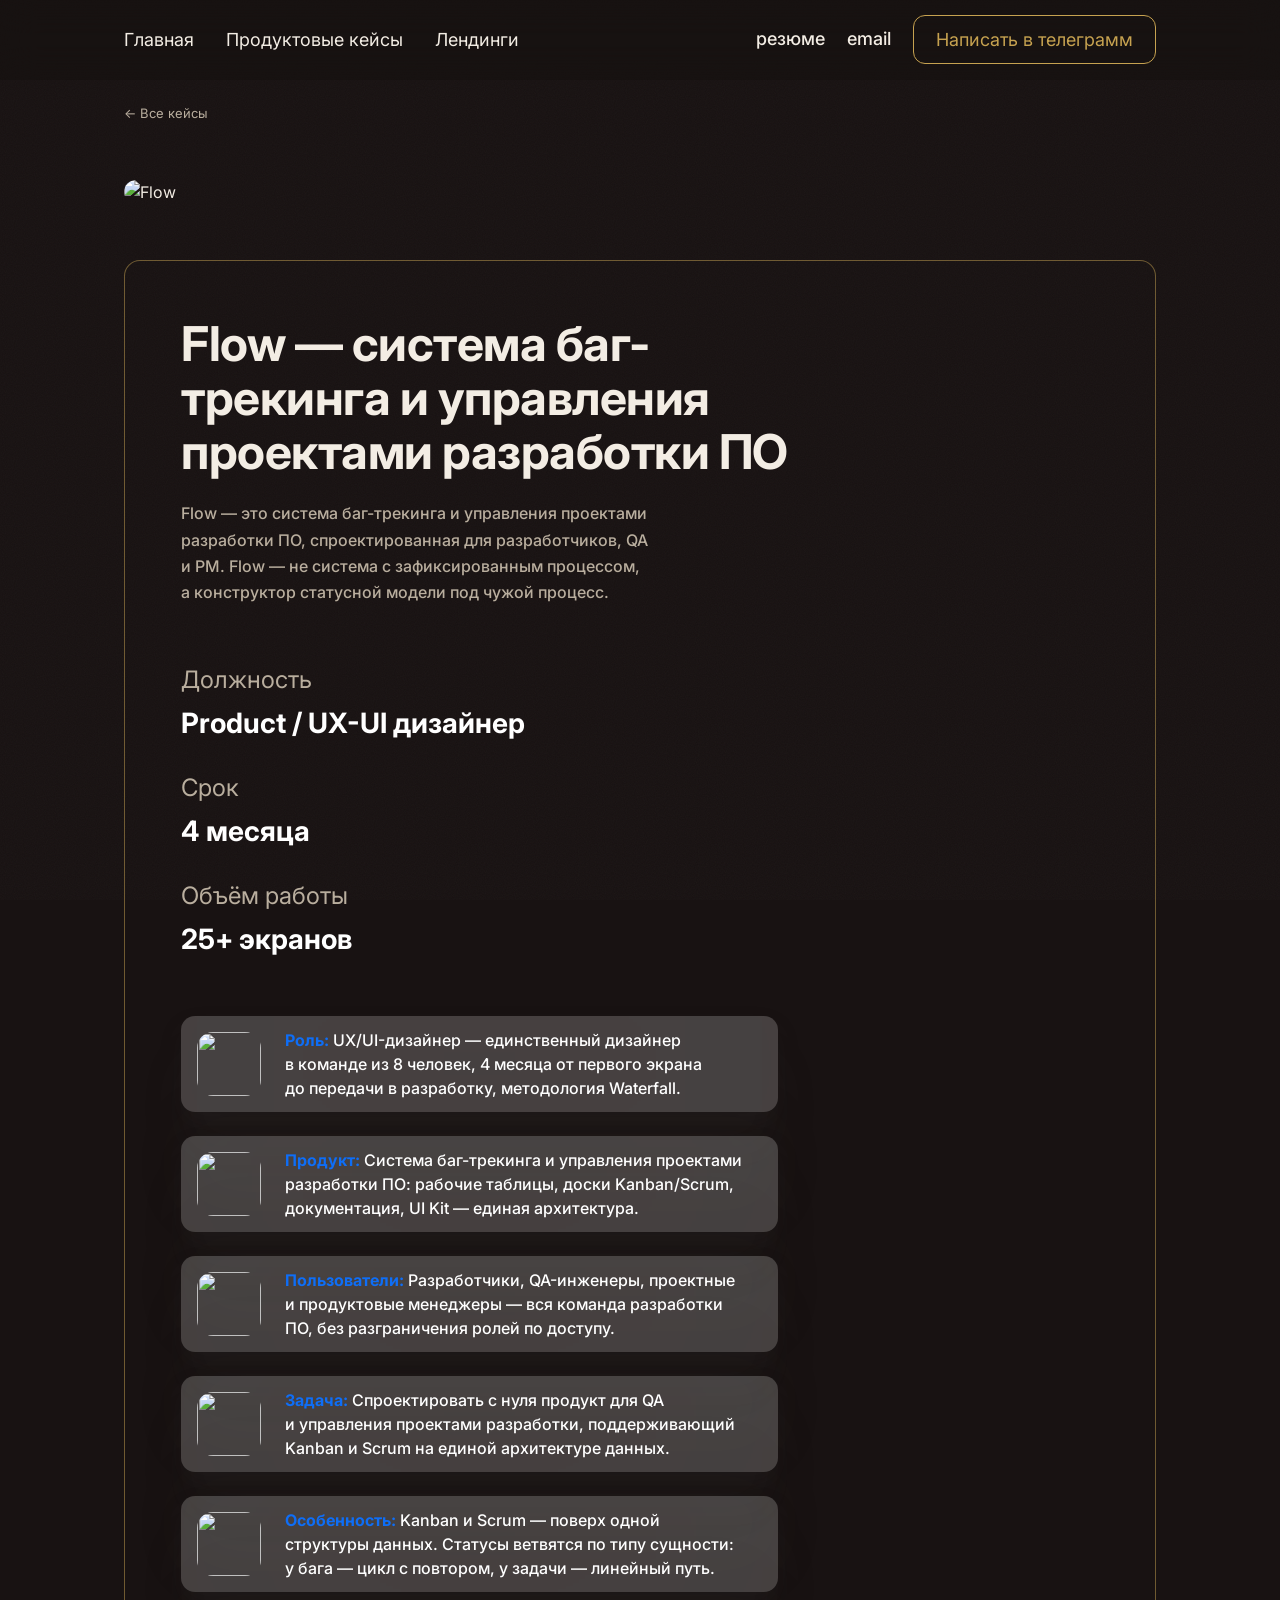
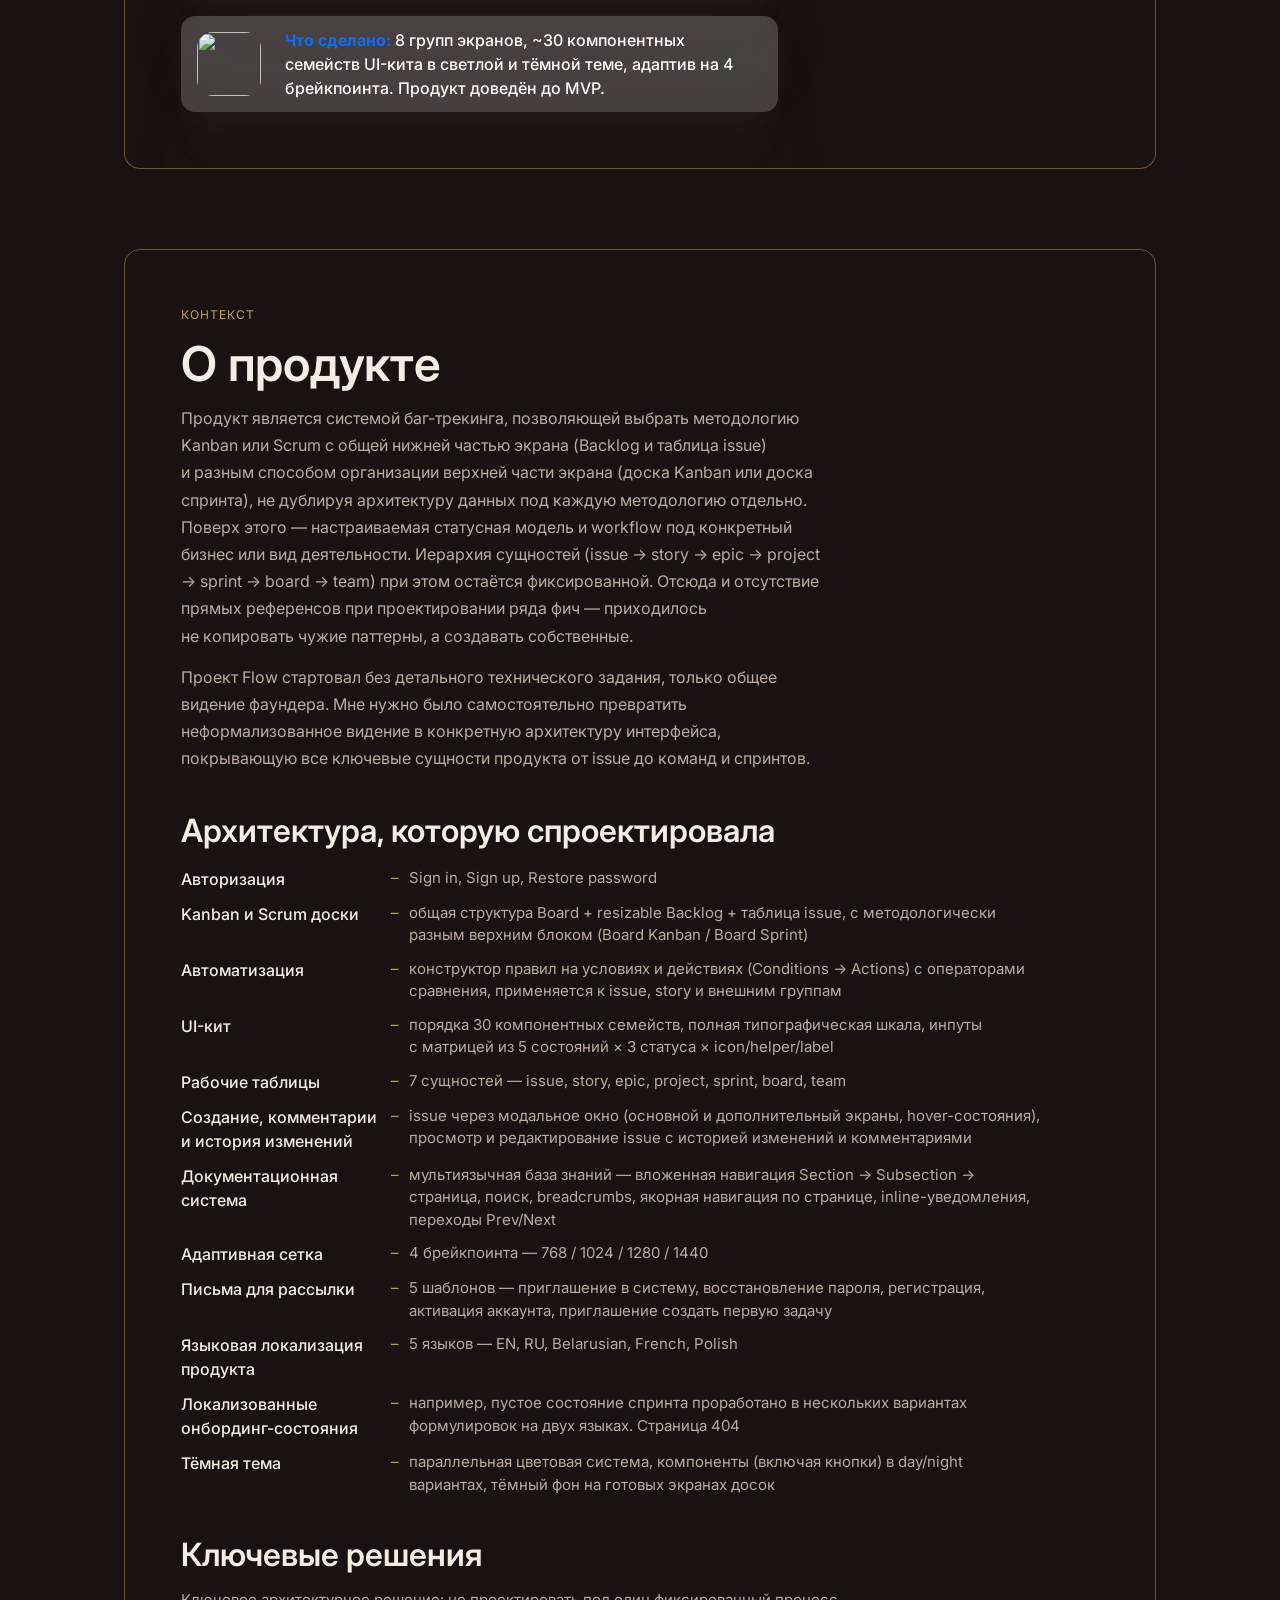
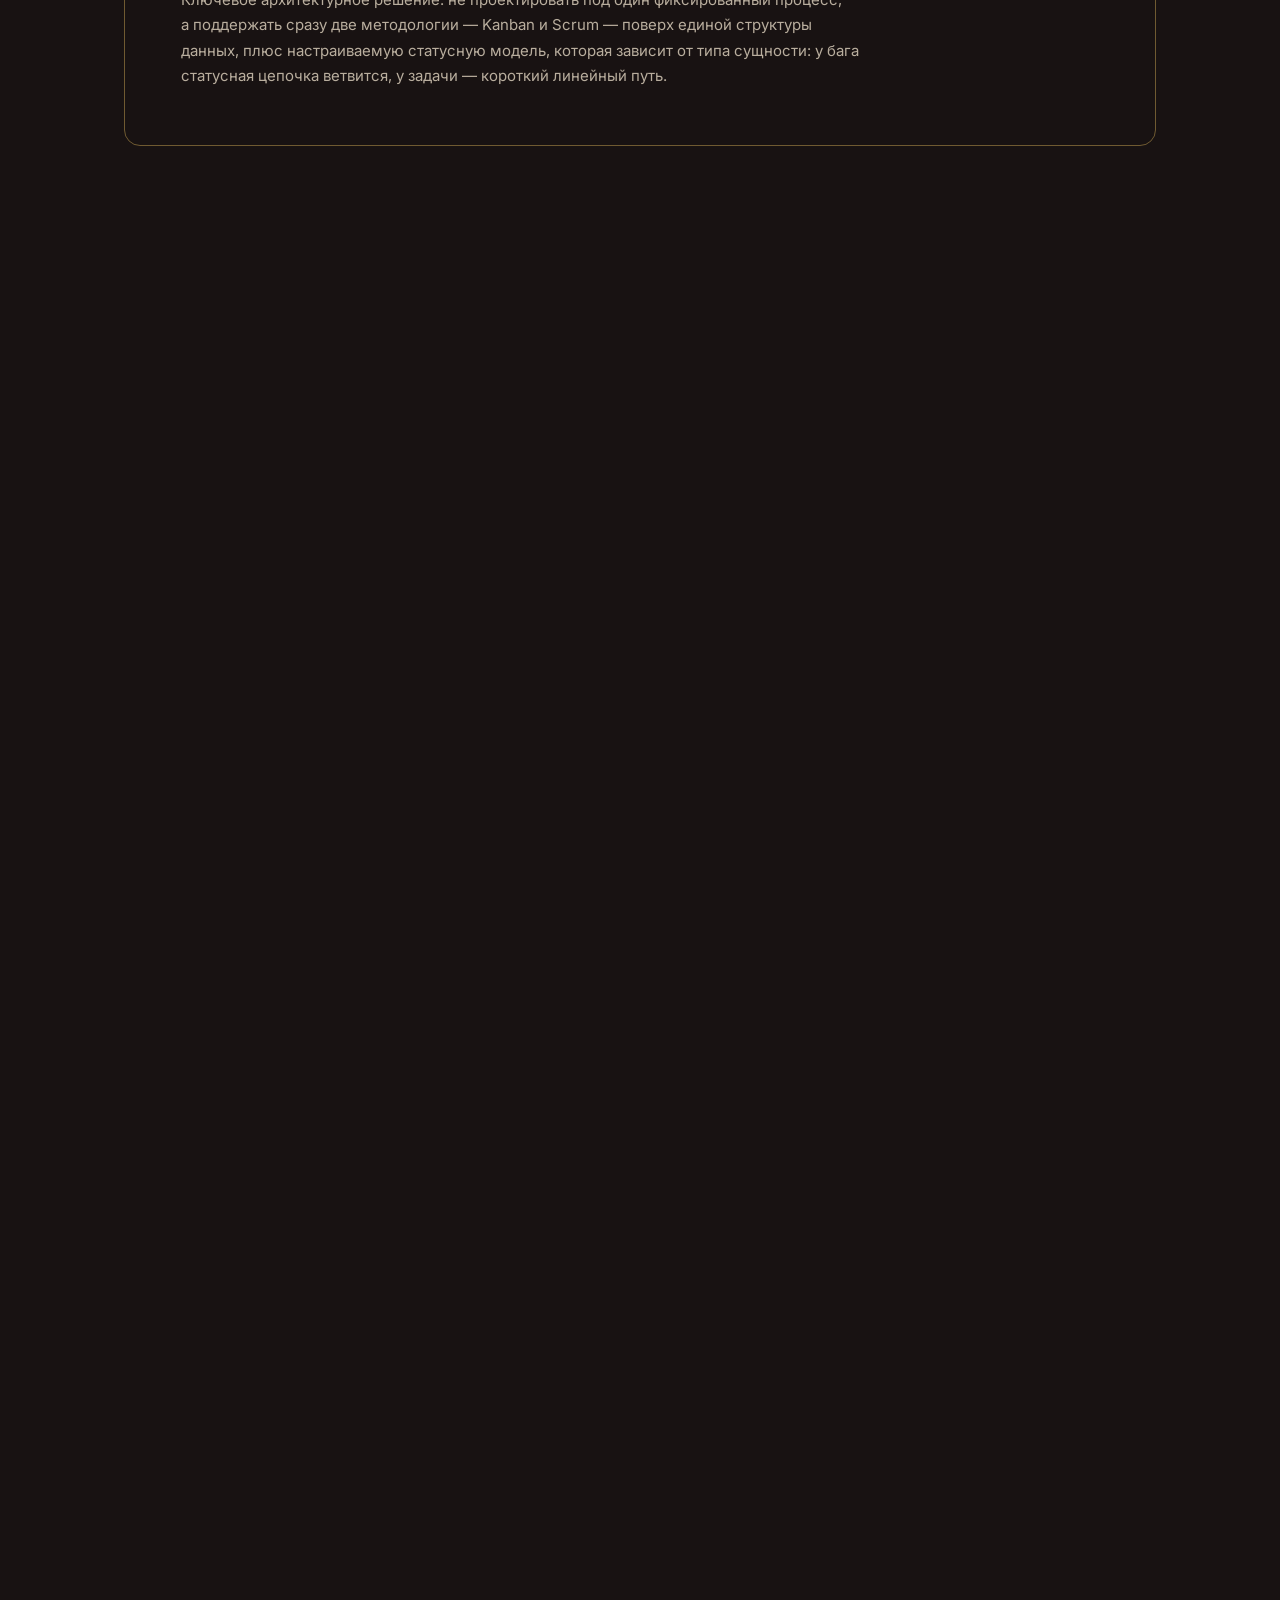
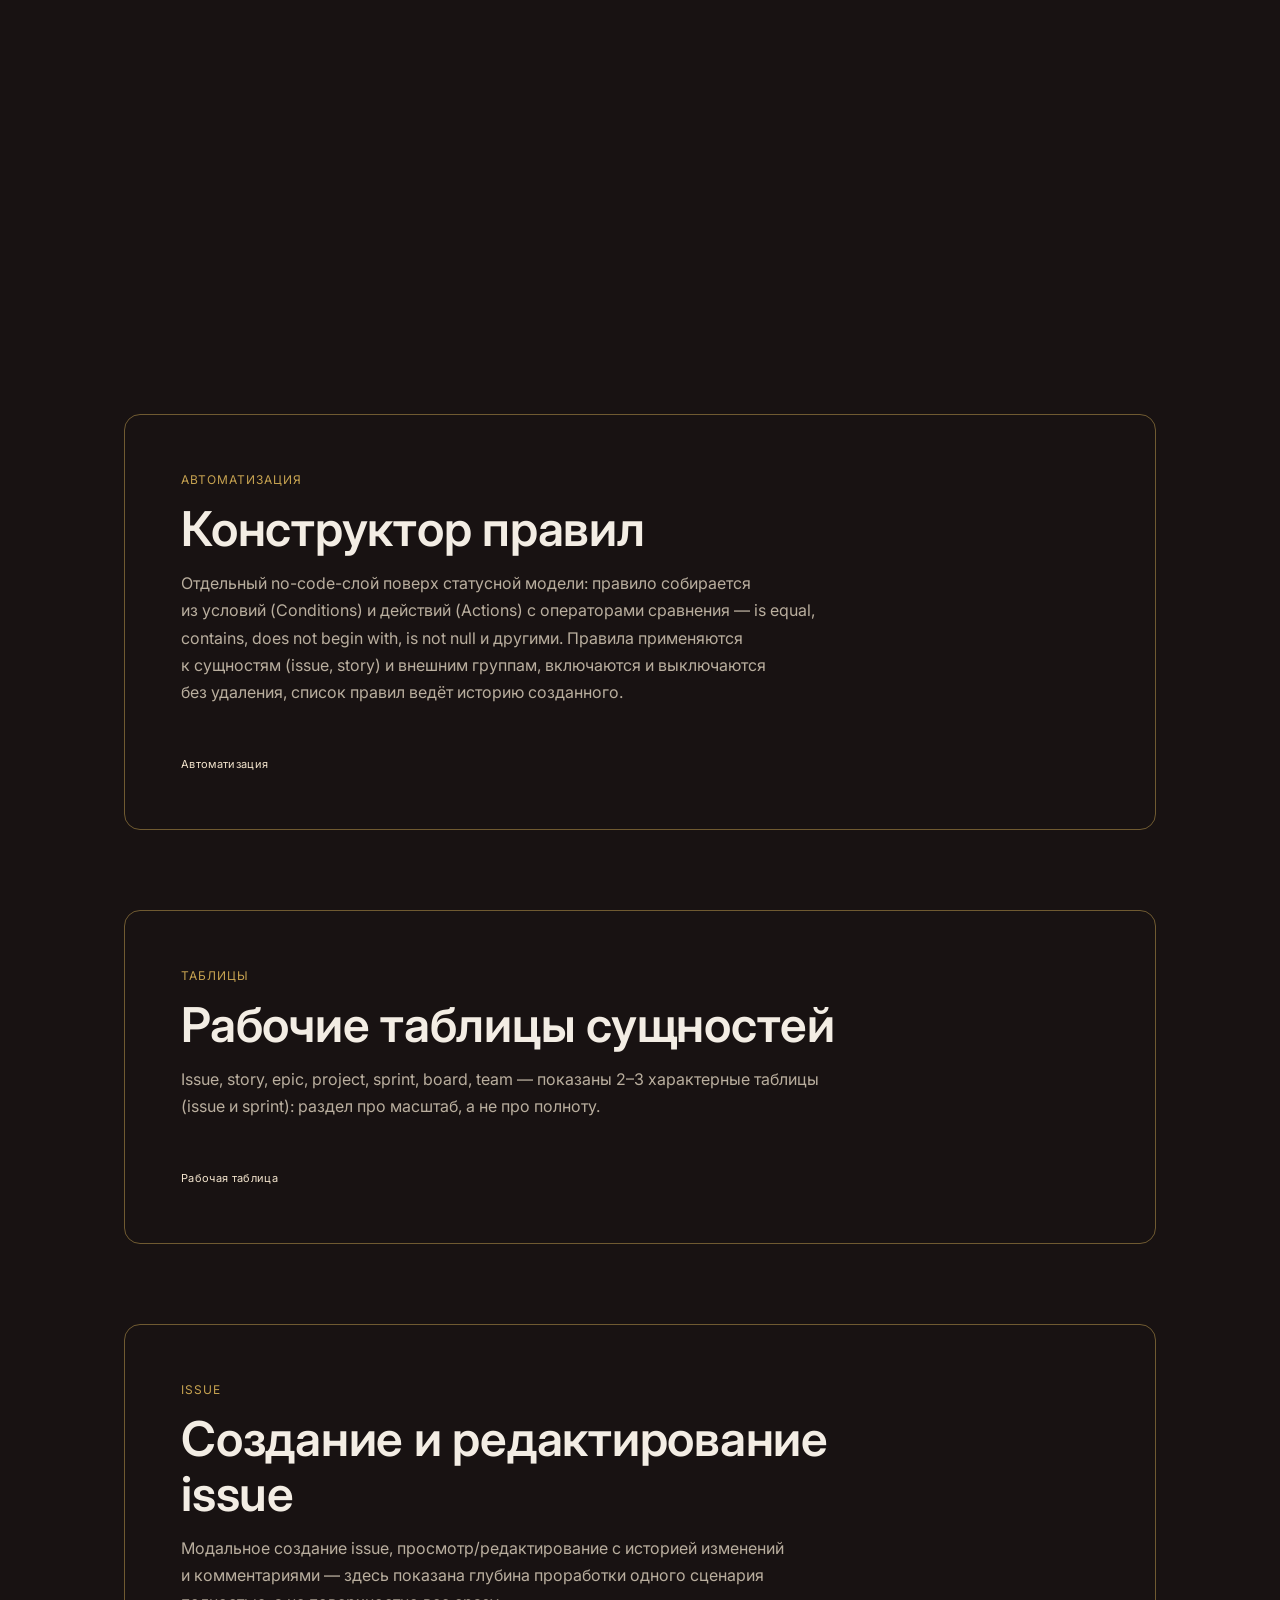
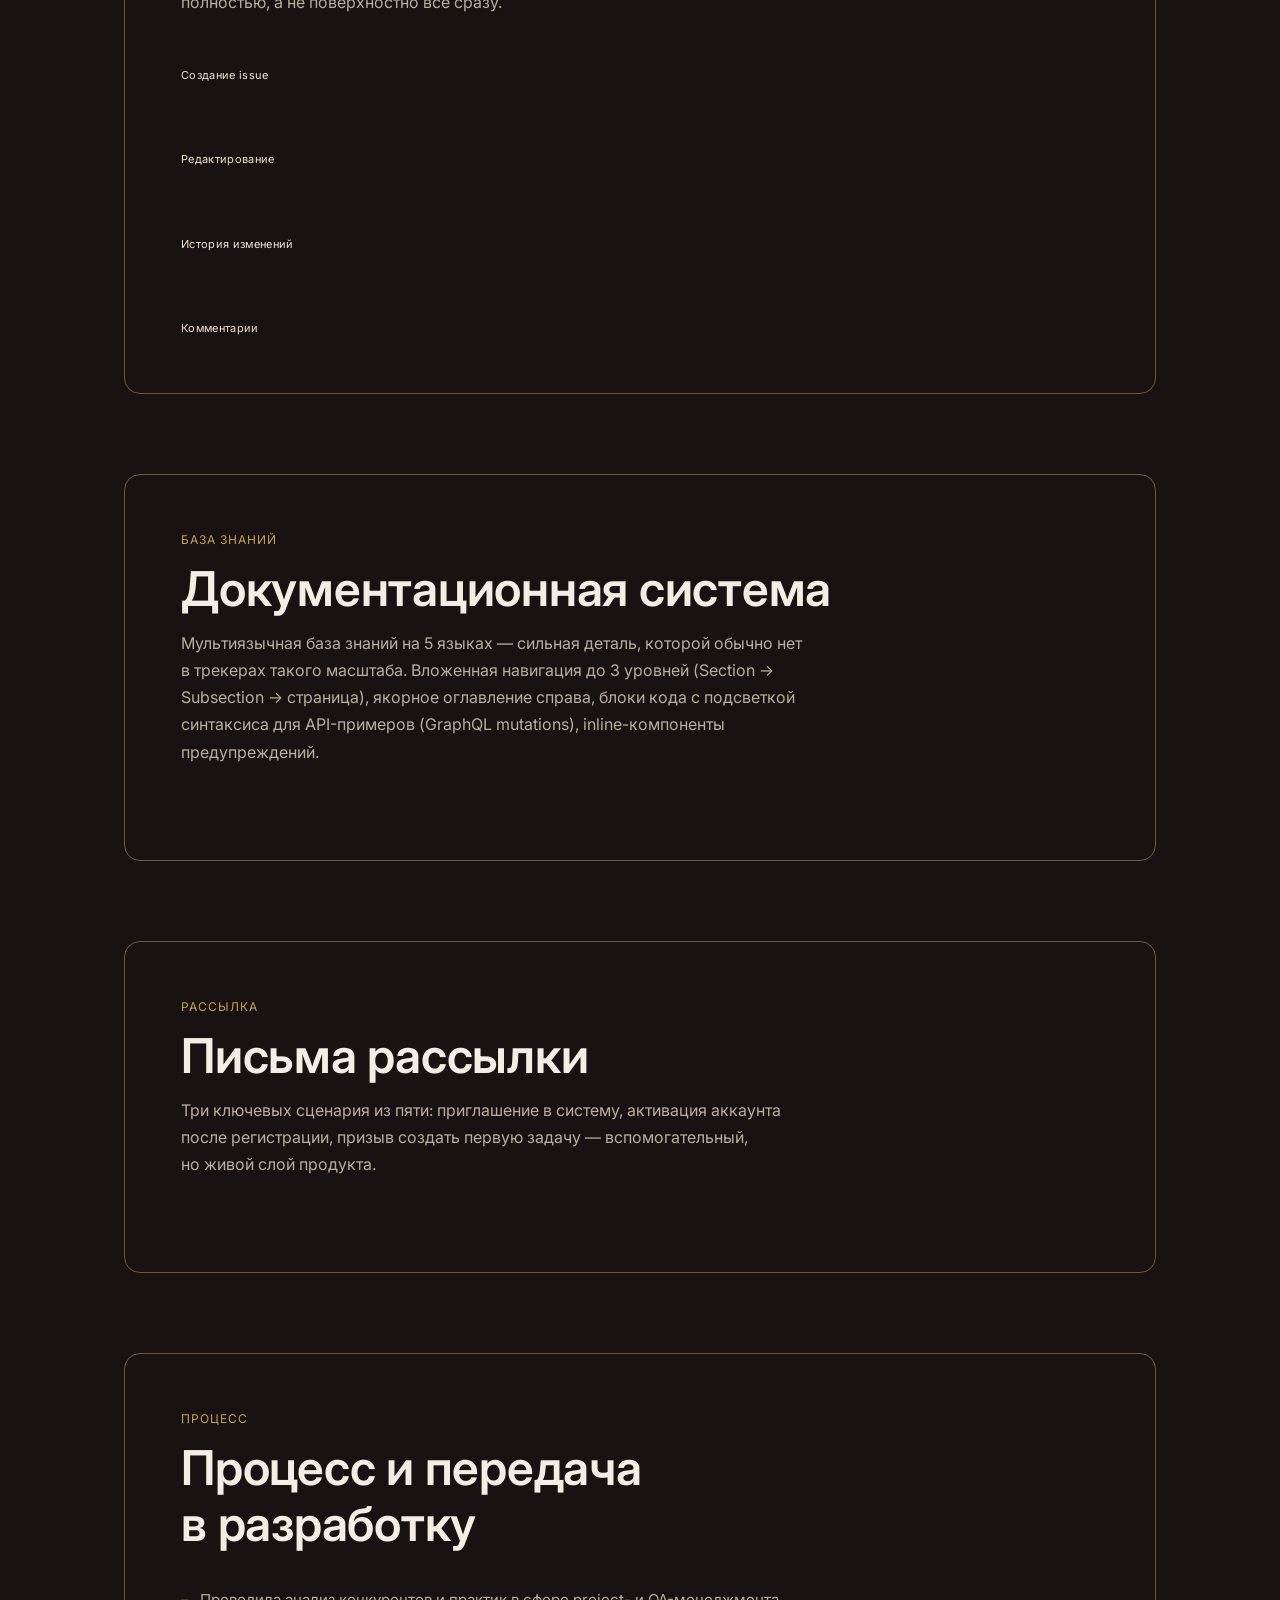
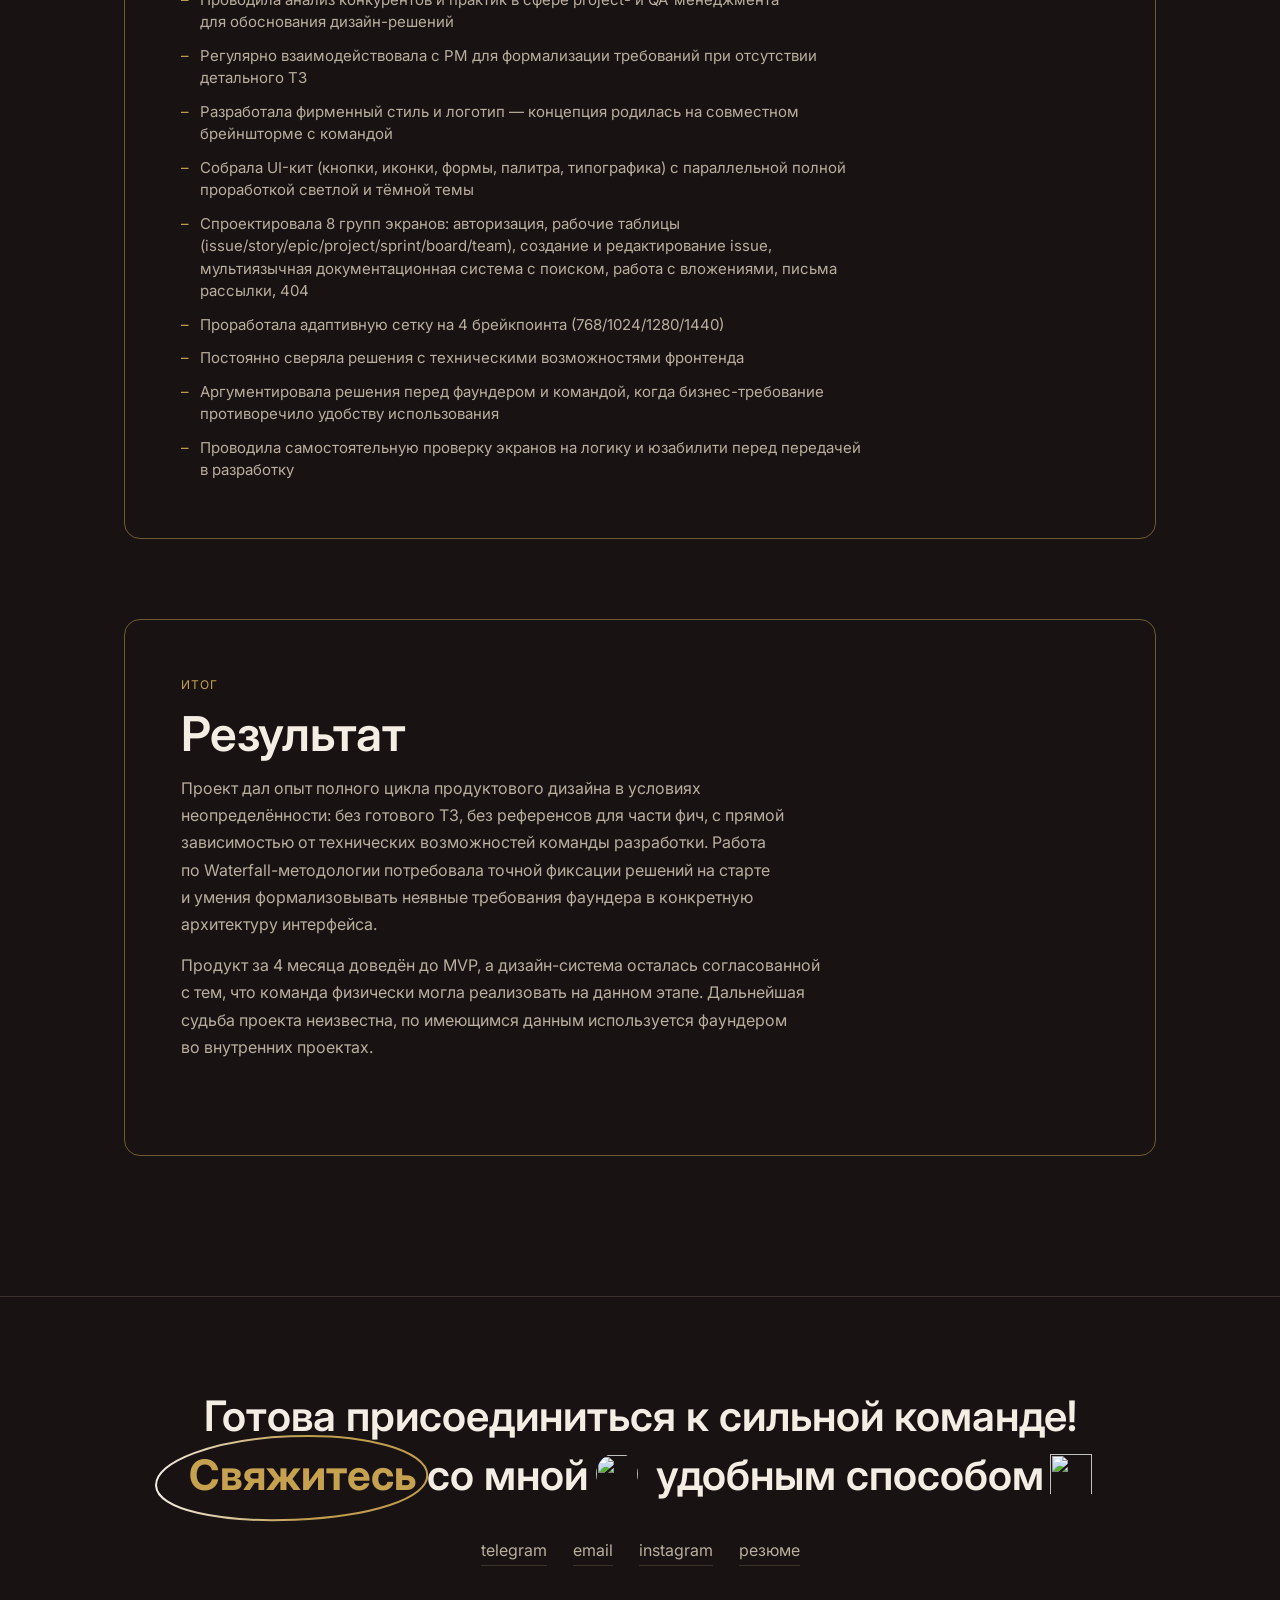
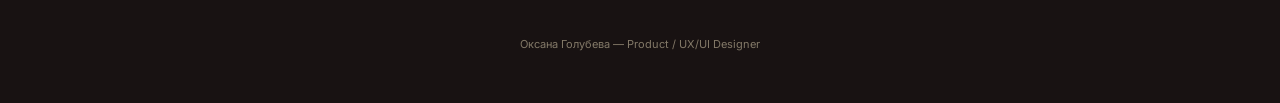
==== flaw.html @ 18ab1b59 "Портфолио" ====
<!DOCTYPE html>

<html lang="ru">
<head>
<meta charset="utf-8"/>
<meta content="width=device-width, initial-scale=1.0" name="viewport"/>
<title>Flow — система баг-трекинга и управления проектами | Оксана Голубева</title>
<meta content="Кейс: Flow — система баг-трекинга и управления проектами разработки ПО. Product/UX-UI дизайн Оксаны Голубевой." name="description"/>
<link href="https://fonts.googleapis.com" rel="preconnect"/>
<link crossorigin="" href="https://fonts.gstatic.com" rel="preconnect"/>
<link href="https://fonts.googleapis.com/css2?family=Inter:wght@400;500;600;700&amp;display=swap" rel="stylesheet"/>
<link href="styles.css" rel="stylesheet"/>
</head>
<body>
<header>
<div class="wrap inner">
<nav class="nav-primary">
<a href="index.html">Главная</a>
<a href="index.html#cases">Продуктовые кейсы</a>
<a href="index.html#lendings">Лендинги</a>
</nav>
<div class="nav-secondary">
<a class="nav-text" href="https://drive.google.com/file/d/1Tp7GR92xKcT-lRftsW4J7q3wKh2T5zn_/view?usp=drive_link" target="_blank" rel="noopener">резюме</a>
<a class="nav-text email-copy" href="mailto:3733260@gmail.com">email</a>
<a class="nav-tg-btn" href="https://t.me/holubevaaksana" target="_blank" rel="noopener">Написать в телеграмм</a>
</div>
</div>
</header>
<div class="wrap" style="padding-top:100px;">
<a class="back-link" href="index.html">← Все кейсы</a>
</div>
<div class="wrap" style="margin-top:56px;">
  <img class="cover-top-img" src="assets/flaw-full/cover.jpg" alt="Flow">
</div>
<div class="wrap" style="margin-top:56px;">
<div class="hero-plate flaw-hero">
<div class="case-intro-grid">
<div class="case-intro-text">
<h1 class="case-title">Flow — система баг-трекинга и управления проектами разработки ПО</h1>
<p class="case-desc">Flow — это система баг-трекинга и управления проектами разработки ПО, спроектированная для разработчиков, QA и PM. Flow — не система с зафиксированным процессом, а конструктор статусной модели под чужой процесс.</p>
</div>
</div>
<div class="case-red-content">
<img alt="" class="case-photo-cutout" src="assets/flaw-hero/photo.png"/>
<div class="case-stats">
<div class="stat-row"><span class="stat-label">Должность</span><span class="stat-value">Product / UX-UI дизайнер</span></div>
<div class="stat-row"><span class="stat-label">Срок</span><span class="stat-value">4 месяца</span></div>
<div class="stat-row"><span class="stat-label">Объём работы</span><span class="stat-value">25+ экранов</span></div>
</div>
<div class="case-cards">
<div class="case-card">
<img alt="" class="case-card-icon" src="assets/flaw-hero/icon-role.png"/>
<p><b>Роль:</b> UX/UI-дизайнер — единственный дизайнер в команде из 8 человек, 4 месяца от первого экрана до передачи в разработку, методология Waterfall.</p>
</div>
<div class="case-card">
<img alt="" class="case-card-icon" src="assets/flaw-hero/icon-product.png"/>
<p><b>Продукт:</b> Система баг-трекинга и управления проектами разработки ПО: рабочие таблицы, доски Kanban/Scrum, документация, UI Kit — единая архитектура.</p>
</div>
<div class="case-card">
<img alt="" class="case-card-icon" src="assets/flaw-hero/icon-users.png"/>
<p><b>Пользователи:</b> Разработчики, QA-инженеры, проектные и продуктовые менеджеры — вся команда разработки ПО, без разграничения ролей по доступу.</p>
</div>
<div class="case-card">
<img alt="" class="case-card-icon" src="assets/flaw-hero/icon-task.png"/>
<p><b>Задача:</b> Спроектировать с нуля продукт для QA и управления проектами разработки, поддерживающий Kanban и Scrum на единой архитектуре данных.</p>
</div>
<div class="case-card">
<img alt="" class="case-card-icon" src="assets/flaw-hero/icon-feature.png"/>
<p><b>Особенность:</b> Kanban и Scrum — поверх одной структуры данных. Статусы ветвятся по типу сущности: у бага — цикл с повтором, у задачи — линейный путь.</p>
</div>
<div class="case-card">
<img alt="" class="case-card-icon" src="assets/flaw-hero/icon-done.png"/>
<p><b>Что сделано:</b> 8 групп экранов, ~30 компонентных семейств UI-кита в светлой и тёмной теме, адаптив на 4 брейкпоинта. Продукт доведён до MVP.</p>
</div>
</div>
</div>
</div>
</div>
<div class="wrap" id="flaw" style="margin-top:80px;">
<div class="block reveal"><div class="screens-plate">
<div class="plate-head">
<span class="block-tag">Контекст</span>
<h2 class="block-h">О продукте</h2>
<p class="block-p">Продукт является системой баг-трекинга, позволяющей выбрать методологию Kanban или Scrum с общей нижней частью экрана (Backlog и таблица issue) и разным способом организации верхней части экрана (доска Kanban или доска спринта), не дублируя архитектуру данных под каждую методологию отдельно. Поверх этого — настраиваемая статусная модель и workflow под конкретный бизнес или вид деятельности. Иерархия сущностей (issue → story → epic → project → sprint → board → team) при этом остаётся фиксированной. Отсюда и отсутствие прямых референсов при проектировании ряда фич — приходилось не копировать чужие паттерны, а создавать собственные.</p>
<p class="block-p">Проект Flow стартовал без детального технического задания, только общее видение фаундера. Мне нужно было самостоятельно превратить неформализованное видение в конкретную архитектуру интерфейса, покрывающую все ключевые сущности продукта от issue до команд и спринтов.</p>
</div>
<div class="subsection">
<h3 class="subsection-h">Архитектура, которую спроектировала</h3>
<ol class="spec-list spec-ol">
<li><span class="spec-label">Авторизация</span><span class="spec-dash">–</span><span class="spec-desc">Sign in, Sign up, Restore password</span></li>
<li><span class="spec-label">Kanban и Scrum доски</span><span class="spec-dash">–</span><span class="spec-desc">общая структура Board + resizable Backlog + таблица issue, с методологически разным верхним блоком (Board Kanban / Board Sprint)</span></li>
<li><span class="spec-label">Автоматизация</span><span class="spec-dash">–</span><span class="spec-desc">конструктор правил на условиях и действиях (Conditions → Actions) с операторами сравнения, применяется к issue, story и внешним группам</span></li>
<li><span class="spec-label">UI-кит</span><span class="spec-dash">–</span><span class="spec-desc">порядка 30 компонентных семейств, полная типографическая шкала, инпуты с матрицей из 5 состояний × 3 статуса × icon/helper/label</span></li>
<li><span class="spec-label">Рабочие таблицы</span><span class="spec-dash">–</span><span class="spec-desc">7 сущностей — issue, story, epic, project, sprint, board, team</span></li>
<li><span class="spec-label">Создание, комментарии и история изменений</span><span class="spec-dash">–</span><span class="spec-desc">issue через модальное окно (основной и дополнительный экраны, hover-состояния), просмотр и редактирование issue с историей изменений и комментариями</span></li>
<li><span class="spec-label">Документационная система</span><span class="spec-dash">–</span><span class="spec-desc">мультиязычная база знаний — вложенная навигация Section → Subsection → страница, поиск, breadcrumbs, якорная навигация по странице, inline-уведомления, переходы Prev/Next</span></li>
<li><span class="spec-label">Адаптивная сетка</span><span class="spec-dash">–</span><span class="spec-desc">4 брейкпоинта — 768 / 1024 / 1280 / 1440</span></li>
<li><span class="spec-label">Письма для рассылки</span><span class="spec-dash">–</span><span class="spec-desc">5 шаблонов — приглашение в систему, восстановление пароля, регистрация, активация аккаунта, приглашение создать первую задачу</span></li>
<li><span class="spec-label">Языковая локализация продукта</span><span class="spec-dash">–</span><span class="spec-desc">5 языков — EN, RU, Belarusian, French, Polish</span></li>
<li><span class="spec-label">Локализованные онбординг-состояния</span><span class="spec-dash">–</span><span class="spec-desc">например, пустое состояние спринта проработано в нескольких вариантах формулировок на двух языках. Страница 404</span></li>
<li><span class="spec-label">Тёмная тема</span><span class="spec-dash">–</span><span class="spec-desc">параллельная цветовая система, компоненты (включая кнопки) в day/night вариантах, тёмный фон на готовых экранах досок</span></li>
</ol>
</div>
<div class="subsection">
<h3 class="subsection-h">Ключевые решения</h3>
<p class="subsection-p">Ключевое архитектурное решение: не проектировать под один фиксированный процесс, а поддержать сразу две методологии — Kanban и Scrum — поверх единой структуры данных, плюс настраиваемую статусную модель, которая зависит от типа сущности: у бага статусная цепочка ветвится, у задачи — короткий линейный путь.</p>
</div>
</div></div>
<div class="block reveal"><div class="screens-plate">
<div class="plate-head">
<span class="block-tag">Фундамент</span>
<h2 class="block-h">Дизайн-система</h2>
<p class="block-p">Параллельно с продуктовыми задачами я развивала дизайн-систему продукта: порядка 30 компонентных семейств (кнопки, инпуты, дропдауны, теги, статусы и другие), единая типографическая шкала (H1–H6, Body, Caption) и цветовая палитра для обеих тем. Каждый компонент спроектирован с полным набором состояний (default / hover / active / disabled), что позволяло переиспользовать систему во всех группах экранов без визуальных расхождений.</p>
</div>
<div class="plate-images"><figure><img src="assets/flaw-full/ui-kit.jpg" alt="" loading="lazy"></figure></div>
<div class="subsection">
<h3 class="subsection-h">Адаптивность</h3>
<p class="subsection-p">Интерфейс спроектирован на 4 брейкпоинта — 768 / 1024 / 1280 / 1440, включая collapse/expand-состояния навигации для широких экранов. Мобильная версия (менее 768 px) не проектировалась. Эти ограничения — результат приоритизации, команда сознательно сузила скоуп ради выхода MVP в срок.</p>
<div class="plate-images"><figure><img src="assets/flaw-full/responsive.jpg" alt="" loading="lazy"></figure></div>
</div>
<div class="subsection">
<h3 class="subsection-h">Тёмная тема</h3>
<p class="subsection-p">Полная параллельная со светлой темой проработка тёмной темы для системы и компонентов в day/night вариантах.</p>
<div class="plate-images"><figure><img src="assets/flaw-full/theme-light-dark.jpg" alt="" loading="lazy"></figure></div>
</div>
</div></div>
<div class="block reveal"><div class="screens-plate">
<div class="plate-head">
<span class="block-tag">Вход</span>
<h2 class="block-h">Авторизация</h2>
<p class="block-p">Sign in, Sign up, Restore password — единая точка входа для всей команды, без разграничения ролей на этом уровне.</p>
</div>
<div class="plate-images"><figure><img alt="" loading="lazy" src="assets/flaw-full/auth.jpg"/></figure></div>
</div></div>
<div class="block reveal"><div class="screens-plate">
<div class="plate-head">
<span class="block-tag">Доски</span>
<h2 class="block-h">Доска: Kanban и Scrum</h2>
<p class="block-p">Общая структура Board + Backlog, но разный верхний блок в зависимости от выбранной методологии — ключевая архитектурная идея всего кейса.</p>
</div>
<div class="plate-images">
<figure><img alt="" loading="lazy" src="assets/flaw-full/board-kanban.jpg"/><figcaption>Kanban</figcaption></figure>
<figure style="margin-top:24px;"><img alt="" loading="lazy" src="assets/flaw-full/board-scrum.jpg"/><figcaption>Scrum</figcaption></figure>
</div>
</div></div>
<div class="block reveal"><div class="screens-plate">
<div class="plate-head">
<span class="block-tag">Автоматизация</span>
<h2 class="block-h">Конструктор правил</h2>
<p class="block-p">Отдельный no-code-слой поверх статусной модели: правило собирается из условий (Conditions) и действий (Actions) с операторами сравнения — is equal, contains, does not begin with, is not null и другими. Правила применяются к сущностям (issue, story) и внешним группам, включаются и выключаются без удаления, список правил ведёт историю созданного.</p>
</div>
<div class="plate-images">
<figure><img alt="" loading="lazy" src="assets/flaw-full/automatization.jpg"/><figcaption>Автоматизация</figcaption></figure>
</div>
</div></div>
<div class="block reveal"><div class="screens-plate">
<div class="plate-head">
<span class="block-tag">Таблицы</span>
<h2 class="block-h">Рабочие таблицы сущностей</h2>
<p class="block-p">Issue, story, epic, project, sprint, board, team — показаны 2–3 характерные таблицы (issue и sprint): раздел про масштаб, а не про полноту.</p>
</div>
<div class="plate-images"><figure><img src="assets/flaw-full/entity-table.jpg" alt="" loading="lazy"><figcaption>Рабочая таблица</figcaption></figure></div>
</div></div>
<div class="block reveal"><div class="screens-plate">
<div class="plate-head">
<span class="block-tag">Issue</span>
<h2 class="block-h">Создание и редактирование issue</h2>
<p class="block-p">Модальное создание issue, просмотр/редактирование с историей изменений и комментариями — здесь показана глубина проработки одного сценария полностью, а не поверхностно все сразу.</p>
</div>
<div class="plate-images">
<figure><img alt="" loading="lazy" src="assets/flaw-full/issue-create.jpg"/><figcaption>Создание issue</figcaption></figure>
<figure style="margin-top:24px;"><img alt="" loading="lazy" src="assets/flaw-full/issue-edit.jpg"/><figcaption>Редактирование</figcaption></figure>
<figure style="margin-top:24px;"><img alt="" loading="lazy" src="assets/flaw-full/issue-history.jpg"/><figcaption>История изменений</figcaption></figure>
<figure style="margin-top:24px;"><img alt="" loading="lazy" src="assets/flaw-full/issue-comments.jpg"/><figcaption>Комментарии</figcaption></figure>
</div>
</div></div>
<div class="block reveal"><div class="screens-plate">
<div class="plate-head">
<span class="block-tag">База знаний</span>
<h2 class="block-h">Документационная система</h2>
<p class="block-p">Мультиязычная база знаний на 5 языках — сильная деталь, которой обычно нет в трекерах такого масштаба. Вложенная навигация до 3 уровней (Section → Subsection → страница), якорное оглавление справа, блоки кода с подсветкой синтаксиса для API-примеров (GraphQL mutations), inline-компоненты предупреждений.</p>
</div>
<div class="plate-images">
<figure><img alt="" loading="lazy" src="assets/flaw-full/docs-detail.jpg"/></figure>
</div>
</div></div>
<div class="block reveal"><div class="screens-plate">
<div class="plate-head">
<span class="block-tag">Рассылка</span>
<h2 class="block-h">Письма рассылки</h2>
<p class="block-p">Три ключевых сценария из пяти: приглашение в систему, активация аккаунта после регистрации, призыв создать первую задачу — вспомогательный, но живой слой продукта.</p>
</div>
<div class="plate-images"><figure><img alt="" loading="lazy" src="assets/flaw-full/emails.png"/></figure></div>
</div></div>
<div class="block reveal"><div class="screens-plate">
<div class="plate-head">
<span class="block-tag">Процесс</span>
<h2 class="block-h">Процесс и передача в разработку</h2>
</div>
<ul class="punch-list">
<li>Проводила анализ конкурентов и практик в сфере project- и QA-менеджмента для обоснования дизайн-решений</li>
<li>Регулярно взаимодействовала с PM для формализации требований при отсутствии детального ТЗ</li>
<li>Разработала фирменный стиль и логотип — концепция родилась на совместном брейншторме с командой</li>
<li>Собрала UI-кит (кнопки, иконки, формы, палитра, типографика) с параллельной полной проработкой светлой и тёмной темы</li>
<li>Спроектировала 8 групп экранов: авторизация, рабочие таблицы (issue/story/epic/project/sprint/board/team), создание и редактирование issue, мультиязычная документационная система с поиском, работа с вложениями, письма рассылки, 404</li>
<li>Проработала адаптивную сетку на 4 брейкпоинта (768/1024/1280/1440)</li>
<li>Постоянно сверяла решения с техническими возможностями фронтенда</li>
<li>Аргументировала решения перед фаундером и командой, когда бизнес-требование противоречило удобству использования</li>
<li>Проводила самостоятельную проверку экранов на логику и юзабилити перед передачей в разработку</li>
</ul>
</div></div>
<div class="block reveal"><div class="screens-plate">
<div class="plate-head">
<span class="block-tag">Итог</span>
<h2 class="block-h">Результат</h2>
<p class="block-p">Проект дал опыт полного цикла продуктового дизайна в условиях неопределённости: без готового ТЗ, без референсов для части фич, с прямой зависимостью от технических возможностей команды разработки. Работа по Waterfall-методологии потребовала точной фиксации решений на старте и умения формализовывать неявные требования фаундера в конкретную архитектуру интерфейса.</p>
<p class="block-p">Продукт за 4 месяца доведён до MVP, а дизайн-система осталась согласованной с тем, что команда физически могла реализовать на данном этапе. Дальнейшая судьба проекта неизвестна, по имеющимся данным используется фаундером во внутренних проектах.</p>
</div>
<div class="plate-images"><figure><img src="assets/flaw-full/result.jpg" alt="" loading="lazy" style="border-radius:16px;"></figure></div>
</div></div>
</div>
<footer>
<div class="wrap">
<h2>Готова присоединиться к сильной команде!<br/><span class="word-ellipse ellipse-svyazhites"><b>Свяжитесь</b><svg width="274" height="87" viewBox="0 0 274 87" fill="none" xmlns="http://www.w3.org/2000/svg"><path d="M134.797 1.35444C172.445 -0.17267 206.693 3.3124 231.622 10.3086C244.091 13.8083 254.172 18.1706 261.175 23.18C268.189 28.1963 271.976 33.7534 272.215 39.6357C272.453 45.5157 269.223 51.0933 262.796 56.2567C256.368 61.4202 246.867 66.0609 234.905 70.0352C210.993 77.9797 177.503 83.1781 139.835 84.7061C102.168 86.234 67.5567 83.7984 42.2679 77.8472C29.6168 74.87 19.3638 71.0279 12.2347 66.4085C5.0982 61.7844 1.25056 56.4941 1.01296 50.6365C0.774466 44.7536 4.09544 38.9084 10.6715 33.3412C17.2387 27.7814 26.9224 22.6173 39.0574 18.1196C63.3167 9.12825 97.1496 2.88157 134.797 1.35444Z" stroke="url(#paint0_linear_6170_7429)" stroke-width="2"/><defs><linearGradient id="paint0_linear_6170_7429" x1="0.013275" y1="50.6775" x2="273.214" y2="39.5956" gradientUnits="userSpaceOnUse"><stop stop-color="#F3EDE4"/><stop offset="0.548077" stop-color="#C09D4E"/></linearGradient></defs></svg></span> со мной<img class="avatar-badge" src="assets/decor/avatar-badge.svg" alt=""> удобным способом<img class="message-icon" src="assets/decor/message-icon.svg" alt=""></h2>
<div class="flinks">
<a href="https://t.me/holubevaaksana" rel="noopener" target="_blank">telegram</a><a href="mailto:3733260@gmail.com" class="email-copy">email</a><a href="https://www.instagram.com/o.golubeva.designer/" rel="noopener" target="_blank">instagram</a><a href="https://drive.google.com/file/d/1Tp7GR92xKcT-lRftsW4J7q3wKh2T5zn_/view?usp=drive_link" target="_blank" rel="noopener">резюме</a>
</div>
<div class="fend">Оксана Голубева — Product / UX/UI Designer</div>
</div>
</footer>
<script src="script.js"></script>
</body>
</html>
---- styles.css ----
:root{
  --bg:#181212; --bg-alt:#1B1713; --surface:#221D19; --surface-2:#2A2420;
  --rule:#3A322B; --text:#F3EDE4; --text-dim:#B9AE9E; --text-mute:#837968;
  --red:#A82A2E; --red-soft:#C6484C; --gold:#C6A250; --gold-dim:#8A7440;
  --serif:'Inter',sans-serif; --sans:'Inter',sans-serif; --mono:'Inter',sans-serif;
  --ease: cubic-bezier(.22,.61,.36,1);
}
*{margin:0;padding:0;box-sizing:border-box;}
html{scroll-behavior:smooth;}
body{background:var(--bg);color:var(--text);font-family:var(--sans);line-height:1.5;-webkit-font-smoothing:antialiased;overflow-x:hidden;}
a{color:inherit;text-decoration:none;}
::selection{background:var(--red);color:var(--text);}
.wrap{max-width:1096px;margin:0 auto;padding:0 32px;}
@media(max-width:640px){.wrap{padding:0 20px;}}

/* grain texture for depth */
body::before{
  content:"";position:fixed;inset:0;pointer-events:none;z-index:1;opacity:.035;
  background-image:url("data:image/svg+xml,%3Csvg xmlns='http://www.w3.org/2000/svg' width='120' height='120'%3E%3Cfilter id='n'%3E%3CfeTurbulence type='fractalNoise' baseFrequency='0.9' numOctaves='2' stitchTiles='stitch'/%3E%3C/filter%3E%3Crect width='100%25' height='100%25' filter='url(%23n)'/%3E%3C/svg%3E");
}

/* ---- NAV ---- */
header{position:fixed;top:0;left:0;right:0;z-index:50;height:80px;display:flex;align-items:center;
  background:rgba(20,17,15,.45);backdrop-filter:blur(18px);-webkit-backdrop-filter:blur(18px);
  transition:border-color .3s,background .3s;border-bottom:1px solid transparent;}
header.scrolled{border-bottom-color:var(--rule);background:rgba(20,17,15,.72);}
header .inner{display:flex;justify-content:space-between;align-items:center;width:100%;}
.nav-primary{display:flex;align-items:center;gap:32px;}
.nav-primary a{font-family:var(--sans);font-size:18px;font-weight:400;color:var(--text);transition:color .25s;}
.nav-primary a:hover{color:var(--gold);}
.nav-secondary{display:flex;align-items:center;gap:22px;}
.nav-secondary a.nav-text{font-family:var(--sans);font-size:18px;font-weight:500;color:var(--text);position:relative;padding-bottom:2px;transition:color .2s;}
.nav-secondary a.nav-text::after{content:"";position:absolute;left:0;bottom:0;width:0;height:1px;background:var(--gold);transition:width .3s var(--ease);}
.nav-secondary a.nav-text:hover{color:var(--text);}
.nav-secondary a.nav-text:hover::after{width:100%;}
.nav-tg-btn{font-family:var(--sans);font-size:18px;color:var(--gold);border:1px solid var(--gold);border-radius:12px;padding:10px 22px;transition:background .25s,color .25s;white-space:nowrap;}
.nav-tg-btn:hover{background:var(--gold);color:var(--bg);}
.wordmark{font-family:var(--serif);font-weight:600;font-size:17px;letter-spacing:.01em;color:var(--text);transition:color .2s;}
.wordmark:hover{color:var(--gold);}
@media(max-width:900px){.nav-secondary{display:none;}}
@media(max-width:640px){.nav-primary{display:none;}}

/* ---- HERO ---- */
.hero{min-height:auto;display:flex;flex-direction:column;justify-content:center;padding-top:200px;padding-bottom:140px;position:relative;}
.back-link{font-family:var(--mono);font-size:13px;color:var(--text-dim);display:inline-flex;align-items:center;gap:6px;transition:color .2s;}
.back-link:hover{color:var(--gold);}

.cover-top-img{width:100%;max-width:1032px;margin:0 auto;display:block;height:auto;border-radius:16px;}

.fb-hero{position:relative;--case-card-label-color:#0088CC;}

.vfs-hero{position:relative;--case-card-label-color:#F28414;}
.flaw-hero{position:relative;--case-card-label-color:#0F6EF6;}
.vfs-plane{position:absolute;top:28px;left:724px;width:410px;height:256px;object-fit:contain;z-index:3;pointer-events:none;}
.vfs-map{position:absolute;top:-10px;left:0;right:0;width:100%;height:auto;opacity:.2;z-index:0;pointer-events:none;}
.vfs-photo{z-index:1;}
@media(max-width:1100px){.vfs-plane{display:none;}}
.fb-logo-wrap{position:absolute;top:0;right:0;z-index:3;}
.fb-logo-wrap img{width:100px;height:100px;max-width:100px;border-radius:16px;object-fit:cover;display:block;}
.case-intro-text{max-width:600px;}
.fb-cloud{position:absolute;pointer-events:none;}
.fb-cloud-1{top:66px;right:88px;width:372px;height:210px;object-fit:contain;z-index:2;}
.fb-cloud-2{top:36px;right:-251px;width:391px;height:391px;object-fit:contain;z-index:1;}
@media(max-width:900px){.fb-cloud{display:none;}}

.case-tiles{display:flex;flex-direction:column;gap:60px;margin-top:2px;}
@media(max-width:760px){.case-tiles{grid-template-columns:1fr;}}
.case-tile{position:relative;display:block;overflow:hidden;background-size:cover;background-position:center;background-clip:padding-box;border:1px solid transparent;border-radius:16px;padding-top:56.2%;transition:border-color .3s,transform .3s var(--ease);}
.case-tile:hover{border-color:#C6A250;transform:translateY(-3px);}
.case-tile-content{position:absolute;inset:0;z-index:2;display:flex;flex-direction:column;padding:48px;}
.case-tile-soon{opacity:.6;}
.case-tile-logo{height:56px;width:auto;display:block;align-self:flex-start;}
.case-tile-tag{font-family:var(--mono);font-size:11px;color:var(--gold);text-transform:uppercase;letter-spacing:.08em;}
.case-tile-title{font-family:var(--sans);font-size:36px;font-weight:700;line-height:1.2;margin-top:32px;max-width:352px;}
.case-tile-desc{font-family:var(--sans);font-size:16px;line-height:20px;margin-top:24px;max-width:352px;}
.case-tile-desc + .case-tile-desc{margin-top:16px;}
.case-tile-link{font-family:var(--mono);font-size:13px;color:var(--text);margin-top:20px;}
.hero-glow{position:absolute;top:6%;right:-6%;width:420px;height:420px;border-radius:50%;
  background:radial-gradient(circle, rgba(198,162,80,.35), rgba(198,162,80,0) 70%);filter:blur(10px);pointer-events:none;
  animation:drift 12s ease-in-out infinite;}
@keyframes drift{0%,100%{transform:translate(0,0) scale(1);}50%{transform:translate(-24px,18px) scale(1.06);}}
.hero-card{position:relative;max-width:1032px;display:grid;grid-template-columns:352px 1fr;gap:28px;padding:48px;border-radius:16px;background:linear-gradient(180deg,#C09D4E 0%,#2A2214 100%);}
@media(max-width:820px){.hero-card{grid-template-columns:1fr;}}
.portrait{width:352px;height:100%;min-height:464px;border-radius:16px;overflow:hidden;background:var(--surface);
  opacity:0;transform:translateY(18px) scale(.98);animation:pop .9s var(--ease) .1s forwards;}
@media(max-width:820px){.portrait{width:100%;height:auto;aspect-ratio:352/464;}}
@keyframes pop{to{opacity:1;transform:translateY(0) scale(1);}}
.portrait img{width:100%;height:100%;display:block;object-fit:cover;}
.hero-card-text{display:flex;flex-direction:column;}
.tags{display:flex;gap:10px;margin-bottom:24px;flex-wrap:wrap;}
.pill{font-family:var(--mono);font-size:12px;letter-spacing:.03em;color:var(--text-dim);border:1px solid var(--rule);padding:8px 16px;border-radius:100px;}
.tags .pill{font-weight:600;color:var(--text);}
h1.hero-h{font-family:var(--serif);font-weight:500;font-size:42px;line-height:60px;letter-spacing:-.005em;max-width:760px;color:var(--text);}
@media(max-width:640px){h1.hero-h{font-size:32px;}}
h1.hero-h .grad-text{color:#352C18;}
h1.hero-h .grad-text b{font-weight:600;}
.word-ellipse{position:relative;display:inline-block;}
.word-ellipse svg{position:absolute;left:50%;top:50%;transform:translate(-50%,-50%);pointer-events:none;overflow:visible;}
.ellipse-produmanoy svg{transform:translate(-50%,-50%) scaleX(.9);}
.ellipse-svyazhites svg{transform:translate(-54%,-46%);}
.avatar-badge{width:1em;height:1em;vertical-align:-.18em;margin:0 8px;border-radius:50%;}
.message-icon{width:1em;height:1em;vertical-align:-.15em;margin-left:6px;}
.dot-gold{color:rgb(198,162,80);}
.srok-label{color:#F3EDE4;}
.scroll-cue{margin-top:56px;font-family:var(--mono);font-size:11px;color:#B9AE9E;display:inline-flex;align-items:center;gap:8px;transition:color .25s;}
.hero-card-text .scroll-cue{margin-top:auto;display:none;}
.scroll-cue:hover{color:var(--gold);}
.scroll-cue::after{content:"↓";animation:bob 1.6s infinite;}
@keyframes bob{0%,100%{transform:translateY(0);}50%{transform:translateY(6px);}}

/* generic scroll-reveal, staggered by data-index */
.reveal{opacity:0;transform:translateY(28px);transition:opacity .8s var(--ease), transform .8s var(--ease);}
.reveal.in{opacity:1;transform:translateY(0);}
.hero .reveal{transition-delay:.3s;}

section{position:relative;padding:0;}

/* ---- CASE COVER ---- */
.case-cover{margin-top:140px;border-top:1px solid var(--rule);padding-top:90px;}
.cover-intro-img{width:100%;height:auto;display:block;border-radius:16px;}

/* ===== Portfolio Case hero (компонентная секция) ===== */
:root{
  --case-title-color:#F3EDE4; --case-title-size:48px;
  --case-desc-color:#B9AE9E; --case-desc-size:16px;
  --case-stat-value-color:#FFFFFF; --case-stat-value-size:28px;
  --case-stat-label-color:#B9AE9E; --case-stat-label-size:24px;
  --case-card-text-color:#FFFFFF; --case-card-text-size:16px;
  --case-card-label-color:#E50603; --case-card-label-size:16px;
  --case-red-bg:#B31917;
}
.portfolio-case{margin-top:56px;}
.pattern-strip{width:100%;height:auto;display:block;margin:56px 0;}
.portfolio-case>.pattern-strip:first-child{margin-top:0;}

.hero-plate{
  position:relative;overflow:hidden;border-radius:16px;padding:56px;
  border:1px solid rgba(198,162,80,.5);transition:border-color .35s;
  background:var(--bg);
}
.hero-plate:hover{border-color:#C6A250;}
.case-intro-grid{display:flex;align-items:flex-start;gap:80px;position:relative;z-index:2;}
.case-intro-text{flex:1 1 560px;max-width:640px;}
.case-title{font-family:var(--serif);font-weight:700;font-size:var(--case-title-size);color:var(--case-title-color);line-height:1.12;letter-spacing:-.01em;}
.case-desc{font-family:var(--sans);font-weight:500;font-size:var(--case-desc-size);color:var(--case-desc-color);line-height:1.65;margin-top:22px;max-width:480px;}
.case-intro-logo{flex:0 0 260px;display:flex;justify-content:center;}
.case-intro-logo img{width:100%;max-width:260px;height:auto;}

.case-red-content{position:relative;z-index:2;margin-top:56px;min-height:760px;}
.case-photo-cutout{position:absolute;top:-56px;bottom:-56px;right:-56px;height:calc(100% + 112px);width:auto;max-width:none;object-fit:cover;object-position:top right;z-index:1;pointer-events:none;}

.case-stats{display:flex;flex-direction:column;gap:26px;position:relative;z-index:2;}
.stat-label{display:block;font-family:var(--sans);font-weight:400;font-size:var(--case-stat-label-size);color:var(--case-stat-label-color);}
.stat-value{display:block;font-family:var(--sans);font-weight:700;font-size:var(--case-stat-value-size);color:var(--case-stat-value-color);margin-top:4px;}

.case-cards{display:flex;flex-direction:column;gap:24px;margin-top:56px;position:relative;z-index:2;}
.case-card{background:rgba(255,255,255,.2);backdrop-filter:blur(200px);-webkit-backdrop-filter:blur(200px);border-radius:14px;padding:16px 32px 16px 16px;display:flex;align-items:center;gap:24px;width:597px;max-width:100%;height:96px;box-sizing:border-box;overflow:hidden;
  box-shadow:
    0px 175px 70px 0px rgba(71,69,67,.01),
    0px 99px 59px 0px rgba(71,69,67,.05),
    0px 44px 44px 0px rgba(71,69,67,.09),
    0px 11px 24px 0px rgba(71,69,67,.10);}
.case-card-icon{width:64px;height:64px;flex-shrink:0;border-radius:16px;}
.case-card p{font-family:var(--sans);font-weight:500;font-size:var(--case-card-text-size);color:var(--case-card-text-color);line-height:1.5;}
.case-card p b{font-weight:700;font-size:var(--case-card-label-size);color:var(--case-card-label-color);}

@media(max-width:900px){
  .case-intro-grid{flex-direction:column-reverse;gap:36px;text-align:center;}
  .case-intro-text{max-width:100%;}
  .case-desc{margin-left:auto;margin-right:auto;}
  .case-title{font-size:34px;}
  .hero-plate{padding:28px;}
  .case-photo-cutout{display:none;}
  .case-card{width:100%;height:auto;}
  .case-cards{margin-top:32px;}
}
.cover-card{
  position:relative;border-radius:10px;overflow:hidden;min-height:420px;
  background:
    radial-gradient(circle at 85% 15%, rgba(198,72,76,.35), transparent 55%),
    linear-gradient(160deg, #241B18 0%, #17110F 65%);
  border:1px solid var(--rule);
  display:flex;flex-direction:column;justify-content:flex-end;padding:52px;
  transition:border-color .4s;
}
.cover-card:hover{border-color:var(--gold-dim);}
.cover-eyebrow{font-family:var(--mono);font-size:12px;color:var(--gold);letter-spacing:.1em;text-transform:uppercase;margin-bottom:14px;}
.cover-title{font-family:var(--serif);font-weight:600;font-size:52px;max-width:760px;line-height:1.12;}
@media(max-width:640px){.cover-title{font-size:34px;}}
.cover-sub{color:var(--text-dim);font-size:15.5px;max-width:560px;margin-top:16px;}
.cover-rings{position:absolute;right:30px;top:30px;width:210px;height:210px;opacity:.85;
  animation:spin 60s linear infinite;transform-origin:center;}
@keyframes spin{to{transform:rotate(360deg);}}

/* ---- О ПРОЕКТЕ GRID ---- */
.about-grid{display:grid;grid-template-columns:repeat(4,1fr);gap:1px;background:var(--rule);border:1px solid var(--rule);margin-top:2px;}
@media(max-width:760px){.about-grid{grid-template-columns:repeat(2,1fr);}}
.about-cell{background:var(--bg);padding:26px 24px;transition:background .3s;}
.about-cell:hover{background:var(--bg-alt);}
.about-cell .lbl{font-family:var(--mono);font-size:11px;color:var(--text-mute);text-transform:uppercase;letter-spacing:.06em;margin-bottom:10px;}
.about-cell .val{font-family:var(--serif);font-size:19px;font-weight:600;line-height:1.3;}

.brief-grid{display:grid;grid-template-columns:1fr 1fr;gap:1px;background:var(--rule);border:1px solid var(--rule);border-top:none;margin-top:2px;}
@media(max-width:760px){.brief-grid{grid-template-columns:1fr;}}
.brief-item{background:var(--bg);padding:28px 26px;}
.brief-item .lbl{font-family:var(--mono);font-size:11px;color:var(--gold);text-transform:uppercase;letter-spacing:.08em;margin-bottom:10px;}
.brief-item .val{font-size:14.5px;color:var(--text-dim);line-height:1.6;}

.subsection{margin-top:40px;}
.subsection:first-of-type{margin-top:32px;}
.subsection-h{font-family:var(--serif);font-weight:600;font-size:32px;color:var(--text);margin-bottom:12px;line-height:1.2;}
.subsection-p{font-size:15px;color:var(--text-dim);line-height:1.7;max-width:680px;}
.subsection-p.mt{margin-top:24px;}
.subsection-note{font-family:var(--mono);font-size:11px;color:var(--text-mute);margin-top:14px;}
.lead24{font-family:var(--serif);font-weight:500;font-size:24px;color:var(--text);margin-bottom:8px;}
.lead24.mt{margin-top:32px;}

.punch-lead{font-size:15.5px;color:var(--text-dim);margin-top:10px;max-width:640px;}
.punch-list{list-style:none;margin-top:16px;display:flex;flex-direction:column;gap:11px;max-width:680px;}
.punch-list li{display:flex;gap:11px;font-size:15px;color:var(--text-dim);line-height:1.5;}
.punch-list li::before{content:"–";color:var(--gold);flex-shrink:0;font-family:var(--mono);}
.punch-list li b{color:var(--text);font-weight:600;font-size:16px;}
.punch-ol{counter-reset:pl;}
.punch-ol li{counter-increment:pl;}
.punch-ol li::before{content:counter(pl);color:var(--gold);font-family:var(--mono);}
.micro{font-size:15px;color:var(--text-dim);line-height:1.6;max-width:680px;margin-top:32px;}
.micro:first-of-type{margin-top:0;}
.micro p{margin:0;}

.spec-list{list-style:none;margin-top:16px;display:flex;flex-direction:column;gap:11px;max-width:680px;}
.spec-list li{display:grid;grid-template-columns:140px 18px 1fr;font-size:15px;color:var(--text-dim);line-height:1.5;}
#flaw .spec-list{max-width:860px;}
#flaw .spec-list li{grid-template-columns:210px 18px 1fr;}
.spec-label{color:var(--text);font-weight:500;font-size:16px;}
.spec-dash{color:var(--gold);}
.spec-desc{color:var(--text-dim);}
@media(max-width:560px){
  .spec-list li{grid-template-columns:18px 1fr;grid-template-areas:"dash label" ". desc";row-gap:2px;}
  .spec-label{grid-area:label;}
  .spec-dash{grid-area:dash;}
  .spec-desc{grid-area:desc;}
}

.block{padding:0;margin-top:80px;}
.block-head{margin-bottom:38px;}
.block-tag{font-family:var(--mono);font-size:12px;color:var(--gold);letter-spacing:.08em;text-transform:uppercase;margin-bottom:12px;display:block;}
h2.block-h{font-family:var(--serif);font-weight:600;font-size:48px;max-width:680px;letter-spacing:-.005em;line-height:1.15;}
@media(max-width:640px){h2.block-h{font-size:32px;}}
p.block-p{color:var(--text-dim);font-size:16px;max-width:640px;line-height:1.7;margin-top:14px;}

.shot-grid{display:grid;grid-template-columns:1fr 1fr;gap:16px;margin-top:34px;}
@media(max-width:700px){.shot-grid{grid-template-columns:1fr;}}
.shot{aspect-ratio:16/11;border:1px solid var(--rule);border-radius:6px;
  background:repeating-linear-gradient(135deg, var(--surface), var(--surface) 12px, var(--bg-alt) 12px, var(--bg-alt) 24px);
  display:flex;align-items:center;justify-content:center;transition:transform .4s var(--ease), border-color .4s;}
.shot:hover{transform:translateY(-4px);border-color:var(--gold-dim);}
.shot span{font-family:var(--mono);font-size:11px;color:var(--text-mute);background:var(--bg);padding:6px 12px;border:1px solid var(--rule);}
.shot-wide{aspect-ratio:16/8;grid-column:1/-1;}
.shot.has-img{aspect-ratio:auto;background:none;padding:0;display:block;}
.shot.has-img img{width:100%;height:auto;display:block;}
.shot-cap{font-family:var(--mono);font-size:11px;color:var(--text-mute);margin-top:10px;letter-spacing:.02em;}

.shot-stack{display:flex;flex-direction:column;gap:28px;margin-top:28px;}
.shot-full{border:1px solid var(--rule);border-radius:6px;overflow:hidden;background:var(--surface);transition:border-color .3s;}
.shot-full:hover{border-color:var(--gold-dim);}
.shot-full img{width:100%;height:auto;display:block;}
.shot-full figcaption{font-family:var(--mono);font-size:11.5px;color:var(--text-mute);padding:12px 16px;border-top:1px solid var(--rule);letter-spacing:.02em;}
.shot-overview{border-color:var(--gold-dim);margin-top:8px;}
.shot-overview figcaption{color:var(--gold);}

.screens-plate{background:none;border:1px solid rgba(198,162,80,.5);border-radius:16px;padding:56px;margin-top:2px;transition:border-color .35s;}
.screens-plate:hover{border-color:#C6A250;}
@media(max-width:640px){.screens-plate{padding:28px 20px;}}
.screens-plate .plate-head{margin-bottom:38px;}
.screens-plate .subsection:first-of-type{margin-top:0;}
.screens-plate figure{margin:0 0 56px 0;}
.screens-plate figure:last-child{margin-bottom:0;}
.screens-plate img{width:100%;height:auto;display:block;border-radius:16px;}
.screens-plate figcaption{font-family:var(--mono);font-size:11px;color:#f3e4cd;letter-spacing:.03em;margin-top:12px;text-align:left;}
.screens-plate .plate-images{margin-top:38px;}
.plate-images-2col{display:flex;gap:24px;}
.plate-images-2col figure{flex:1 1 0;min-width:0;}
.plate-images-2col figcaption{margin-top:10px;font-size:14px;color:var(--text-dim);text-align:center;}
@media(max-width:720px){.plate-images-2col{flex-direction:column;}}
.screens-plate .plate-overview{margin-top:56px;padding-top:56px;border-top:1px solid rgba(255,255,255,.12);}
.screens-plate .plate-overview figcaption{color:#f3e4cd;}
.screens-plate .plate-overview img{border:1px solid rgba(198,162,80,.5);border-radius:16px;}

.ds-tiles{display:grid;grid-template-columns:repeat(6,1fr);gap:12px;margin-top:34px;}
@media(max-width:760px){.ds-tiles{grid-template-columns:repeat(3,1fr);}}
.ds-tile{aspect-ratio:1/1;border:1px solid var(--rule);border-radius:6px;background:var(--surface);
  display:flex;align-items:center;justify-content:center;font-family:var(--mono);font-size:10px;color:var(--text-mute);text-align:center;padding:8px;
  transition:transform .3s var(--ease), border-color .3s, color .3s;}
.ds-tile:hover{transform:translateY(-3px);border-color:var(--gold);color:var(--text);}

.process-block{background:var(--surface);border:1px solid var(--rule);border-radius:8px;padding:40px;margin-top:34px;}
.process-note{font-family:var(--mono);font-size:11.5px;color:var(--gold);letter-spacing:.03em;margin-bottom:18px;display:flex;gap:8px;align-items:center;}
.process-note::before{content:"●";font-size:8px;}
.process-list{list-style:none;display:flex;flex-direction:column;gap:16px;}
.process-list li{display:flex;gap:16px;font-size:14.5px;color:var(--text-dim);border-bottom:1px solid var(--rule);padding-bottom:16px;}
.process-list li:last-child{border:none;padding-bottom:0;}
.process-list b{color:var(--text);font-weight:600;width:190px;flex-shrink:0;font-family:var(--sans);}
@media(max-width:640px){.process-list li{flex-direction:column;gap:4px;}.process-list b{width:auto;}}

.case-close{display:flex;justify-content:space-between;align-items:center;padding:56px 0 0;border-bottom:1px solid var(--rule);margin-bottom:0;flex-wrap:wrap;gap:16px;}
.case-close .tag{font-family:var(--mono);font-size:12px;color:var(--text-mute);letter-spacing:.04em;}

/* ---- SOON SLOTS ---- */
.soon-row{display:grid;grid-template-columns:repeat(3,1fr);gap:16px;margin-top:2px;}
@media(max-width:820px){.soon-row{grid-template-columns:1fr;}}
.soon-card{border:1px solid var(--rule);border-radius:8px;padding:34px 26px;min-height:200px;display:flex;flex-direction:column;justify-content:space-between;background:var(--surface);transition:transform .35s var(--ease), border-color .35s;}
.soon-card:hover{transform:translateY(-4px);border-color:var(--gold-dim);}
.soon-card h3{font-family:var(--serif);font-size:20px;font-weight:600;}
.soon-card p{font-size:13px;color:var(--text-mute);margin-top:10px;}
.soon-tag{font-family:var(--mono);font-size:10px;color:var(--gold-dim);letter-spacing:.08em;text-transform:uppercase;border:1px solid var(--rule);padding:5px 10px;align-self:flex-start;margin-top:18px;}

/* ---- EXPERIMENTS ---- */
.exp-card{border:1px solid var(--rule);border-radius:10px;overflow:hidden;margin-top:32px;display:flex;align-items:stretch;transition:border-color .35s,transform .35s var(--ease);cursor:pointer;}
.exp-card:hover{border-color:var(--gold-dim);transform:translateY(-3px);}
@media(max-width:760px){.exp-card{flex-direction:column;}.exp-info,.exp-shot{width:100% !important;}}
.exp-info{width:428px;height:280px;flex-shrink:0;background:#090605;padding:48px;display:flex;flex-direction:column;justify-content:center;box-sizing:border-box;}
.exp-info .name{font-family:var(--mono);font-size:11px;color:var(--gold);letter-spacing:.06em;text-transform:uppercase;margin-bottom:10px;}
.exp-info .exp-logo{height:28px;width:auto;display:block;align-self:flex-start;margin-bottom:16px;}
.exp-info h3{font-family:var(--serif);font-size:24px;font-weight:600;text-align:left;}
.exp-info p{font-size:14px;color:var(--text-mute);margin-top:12px;max-width:340px;text-align:left;}
.exp-link{margin-top:20px;font-family:var(--mono);font-size:12px;color:var(--text-dim);display:inline-flex;gap:6px;align-items:center;transition:gap .25s, color .25s;align-self:flex-start;}
.exp-card:hover .exp-link{gap:10px;color:var(--gold);}
.exp-shot{position:relative;overflow:hidden;width:604px;height:280px;flex-shrink:0;
  background:repeating-linear-gradient(135deg, var(--bg-alt), var(--bg-alt) 12px, var(--surface-2) 12px, var(--surface-2) 24px);}
.exp-shot span{font-family:var(--mono);font-size:11px;color:var(--text-mute);background:var(--bg);padding:6px 12px;border:1px solid var(--rule);}
.exp-shot img{width:100%;height:100%;object-fit:cover;display:block;}
.exp-slide{display:none;width:100%;height:100%;object-fit:cover;position:absolute;top:0;left:0;right:0;bottom:0;}
.exp-slide.active{display:block;}
.exp-nav{position:absolute;top:50%;transform:translateY(-50%);width:32px;height:32px;border-radius:50%;
  background:rgba(24,18,18,.65);border:1px solid rgba(198,162,80,.5);color:#F3EDE4;
  display:flex;align-items:center;justify-content:center;cursor:pointer;transition:background .2s,border-color .2s;z-index:2;font-size:16px;}
.exp-nav:hover{background:rgba(198,162,80,.35);border-color:#C6A250;}
.exp-prev{left:12px;}
.exp-next{right:12px;}
.exp-shot.single .exp-nav{display:none;}
.exp-dots{position:absolute;bottom:10px;left:50%;transform:translateX(-50%);display:flex;gap:6px;z-index:2;}
.exp-dot{width:6px;height:6px;border-radius:50%;background:rgba(243,237,228,.4);transition:background .2s;}
.exp-dot.active{background:#C6A250;}
.exp-shot.single .exp-dots{display:none;}

/* ---- FOOTER ---- */
footer{margin-top:140px;border-top:1px solid var(--rule);padding:90px 0 50px;text-align:center;}
footer h2{font-family:var(--serif);font-weight:600;font-size:clamp(28px,4vw,42px);line-height:1.4;}
footer h2 b{color:var(--gold);}
footer .flinks{display:flex;justify-content:center;gap:26px;margin-top:34px;font-family:var(--mono);font-size:16px;color:var(--text-dim);}
footer .flinks a{border-bottom:1px solid var(--rule);padding-bottom:3px;transition:.25s;}
footer .flinks a:hover{color:var(--text);border-color:var(--gold);}
footer .fend{margin-top:70px;font-family:var(--mono);font-size:11px;color:var(--text-mute);}

@media(prefers-reduced-motion: reduce){
  html{scroll-behavior:auto;}
  .reveal{transition:none;opacity:1;transform:none;}
  .hero-glow, .cover-rings, .portrait{animation:none;}
  .portrait{opacity:1;transform:none;}
}

/* ---- LIGHTBOX (галерея макетов лендингов) ---- */
.lightbox{display:none;position:fixed;inset:0;z-index:1000;background:#0A0806;align-items:center;justify-content:center;}
.lightbox.open{display:flex;}
.lightbox-inner{max-width:90vw;max-height:88vh;overflow:auto;border-radius:8px;background:var(--bg);
  scrollbar-width:none;-ms-overflow-style:none;}
.lightbox-inner::-webkit-scrollbar{display:none;width:0;height:0;}
.lightbox-img{display:block;width:100%;height:auto;}
.lightbox-close,.lightbox-prev,.lightbox-next{position:absolute;border-radius:50%;background:rgba(255,255,255,.08);
  border:1px solid rgba(198,162,80,.5);color:#F3EDE4;cursor:pointer;z-index:2;transition:background .2s,border-color .2s;
  display:flex;align-items:center;justify-content:center;}
.lightbox-close:hover,.lightbox-prev:hover,.lightbox-next:hover{background:rgba(198,162,80,.3);border-color:#C6A250;}
.lightbox-close{top:24px;right:24px;width:44px;height:44px;font-size:22px;}
.lightbox-prev,.lightbox-next{top:50%;transform:translateY(-50%);width:52px;height:52px;font-size:24px;}
.lightbox-prev{left:24px;}
.lightbox-next{right:24px;}
.lightbox.single .lightbox-prev,.lightbox.single .lightbox-next{display:none;}
.lightbox-counter{position:absolute;bottom:20px;left:50%;transform:translateX(-50%);font-family:var(--mono);font-size:13px;color:#F3EDE4;background:rgba(0,0,0,.45);padding:5px 14px;border-radius:100px;z-index:2;}
@media(max-width:640px){.lightbox-prev,.lightbox-next{width:40px;height:40px;font-size:18px;}.lightbox-close{width:36px;height:36px;font-size:18px;top:14px;right:14px;}}

/* ---- EMAIL COPY TOOLTIP ---- */
.email-copy{position:relative;cursor:pointer;}
.copy-tooltip{position:absolute;top:calc(100% + 12px);left:50%;transform:translateX(-50%) translateY(-4px);
  background:rgba(10,8,6,.92);border:1px solid rgba(198,162,80,.5);color:#F3EDE4;font-family:'Inter',sans-serif;
  font-size:13px;font-weight:500;white-space:nowrap;padding:7px 16px;border-radius:100px;opacity:0;pointer-events:none;
  transition:opacity .2s ease,transform .2s ease;z-index:20;}
.copy-tooltip.show{opacity:1;transform:translateX(-50%) translateY(0);}
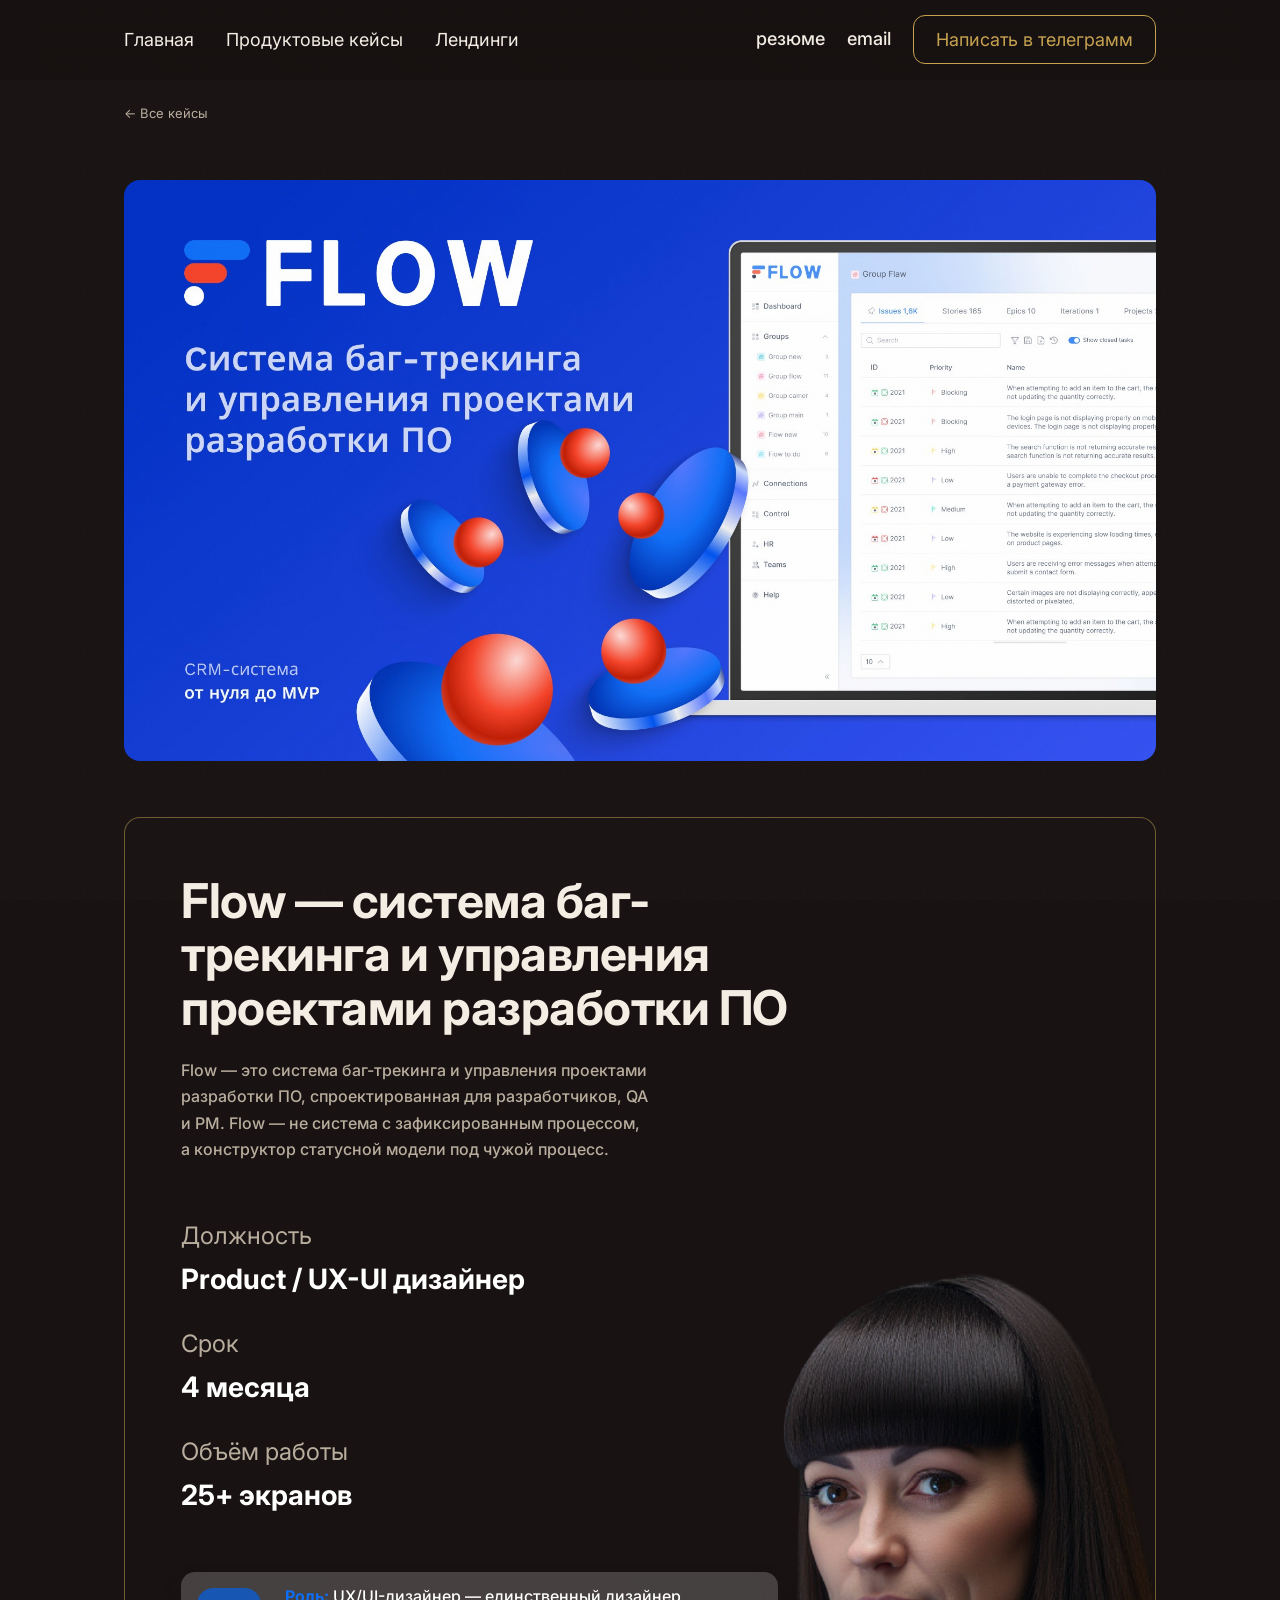
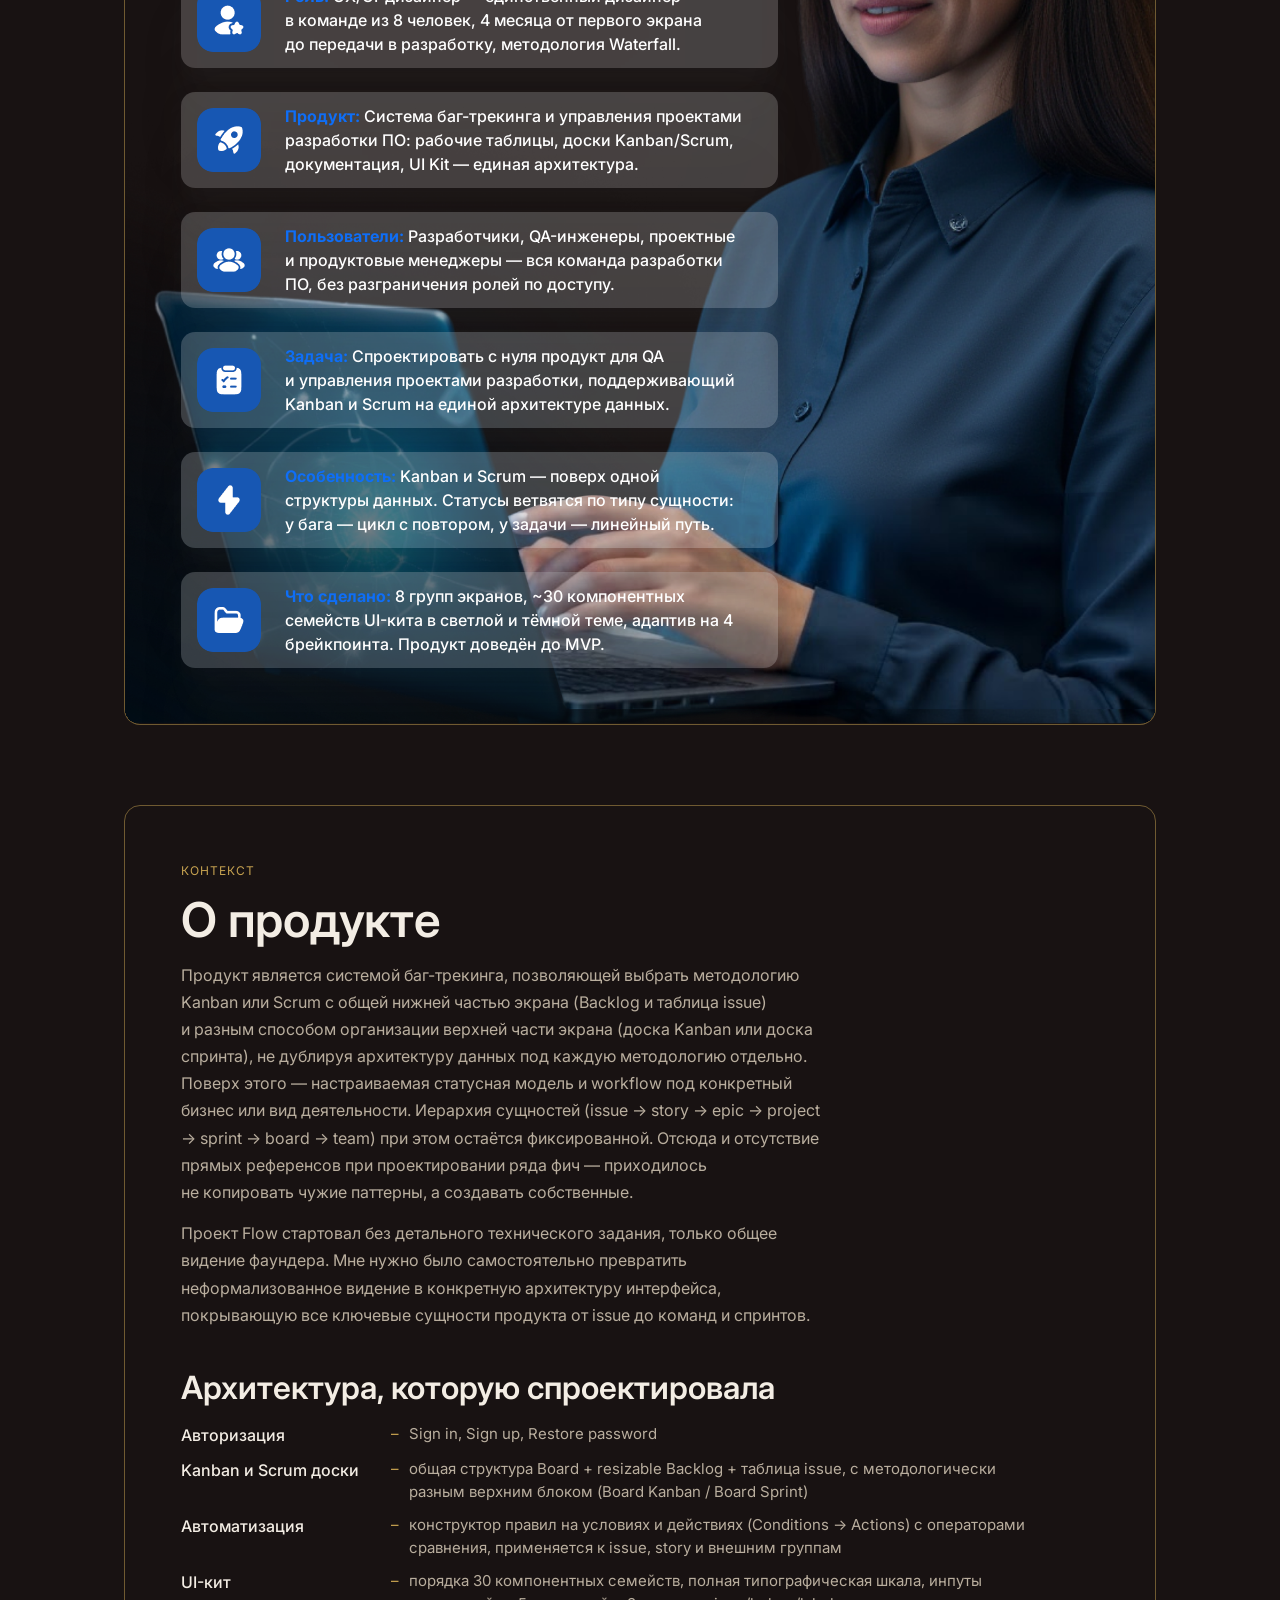
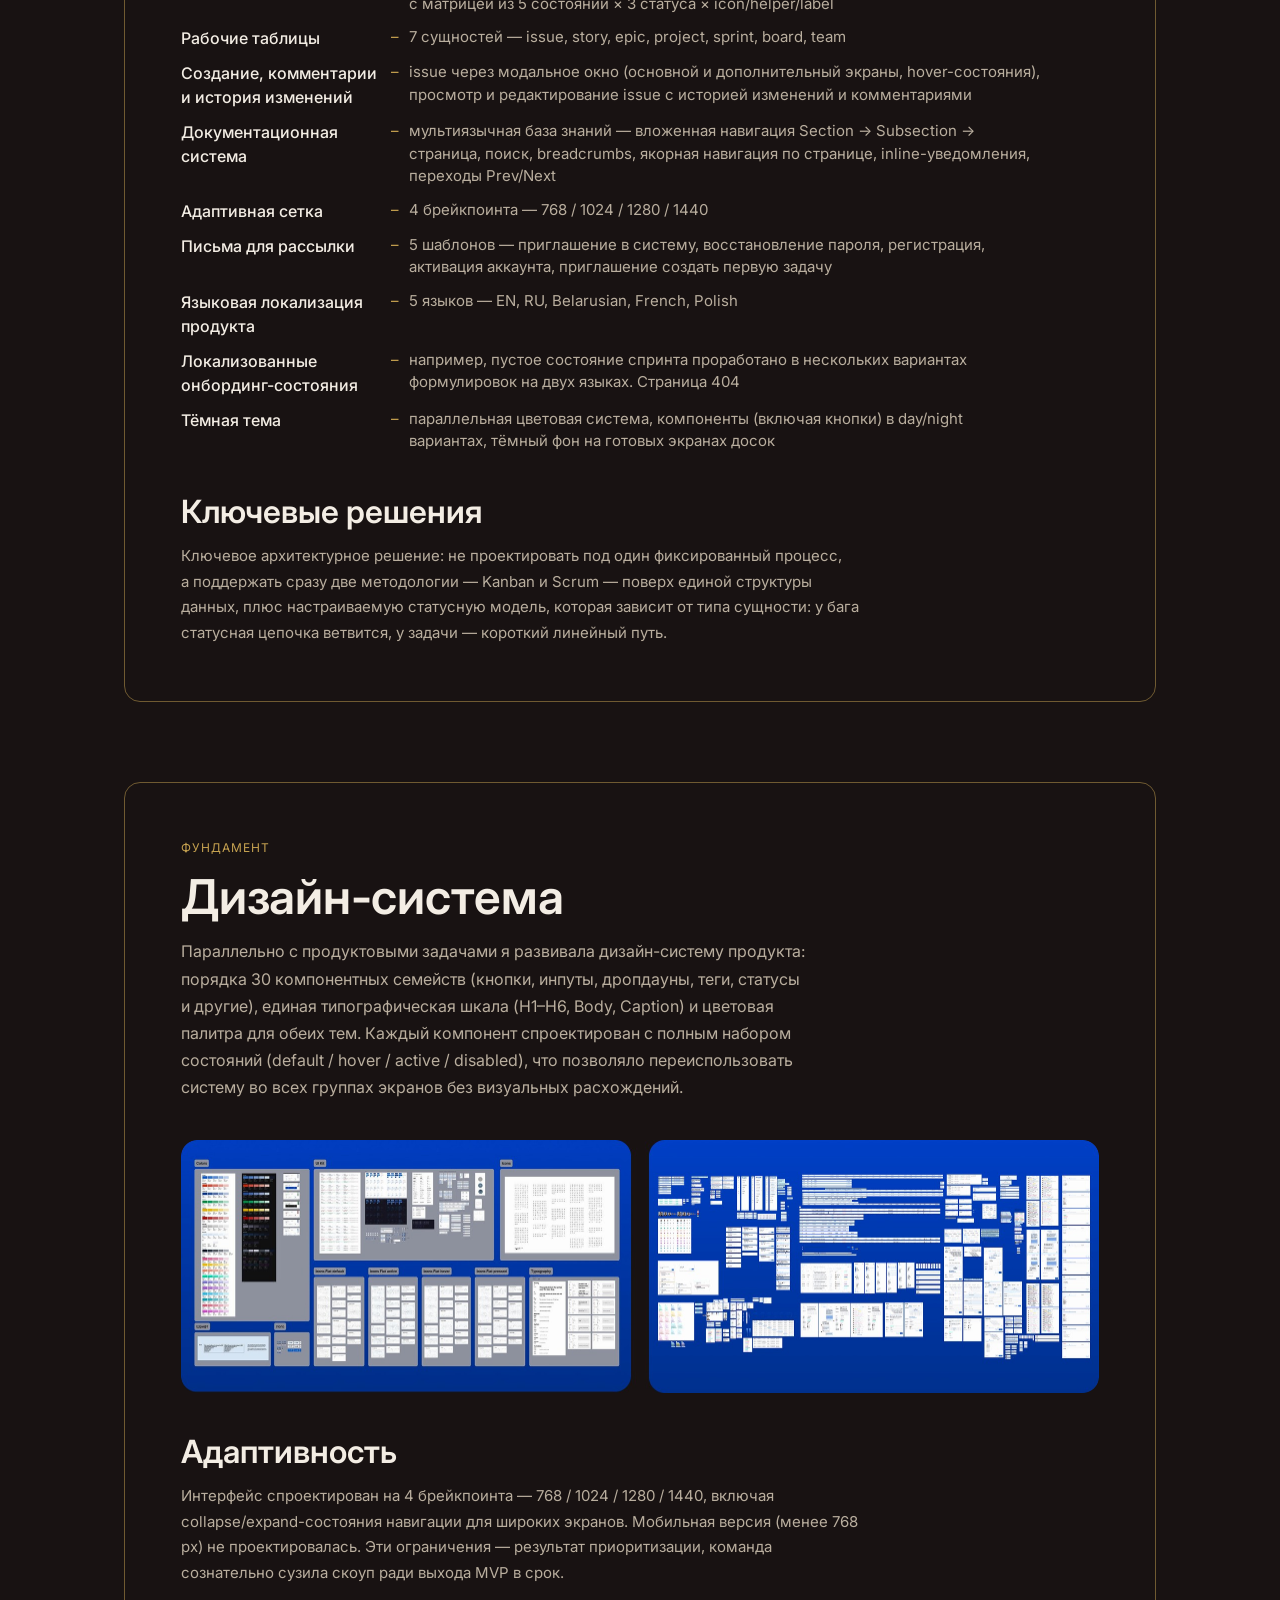
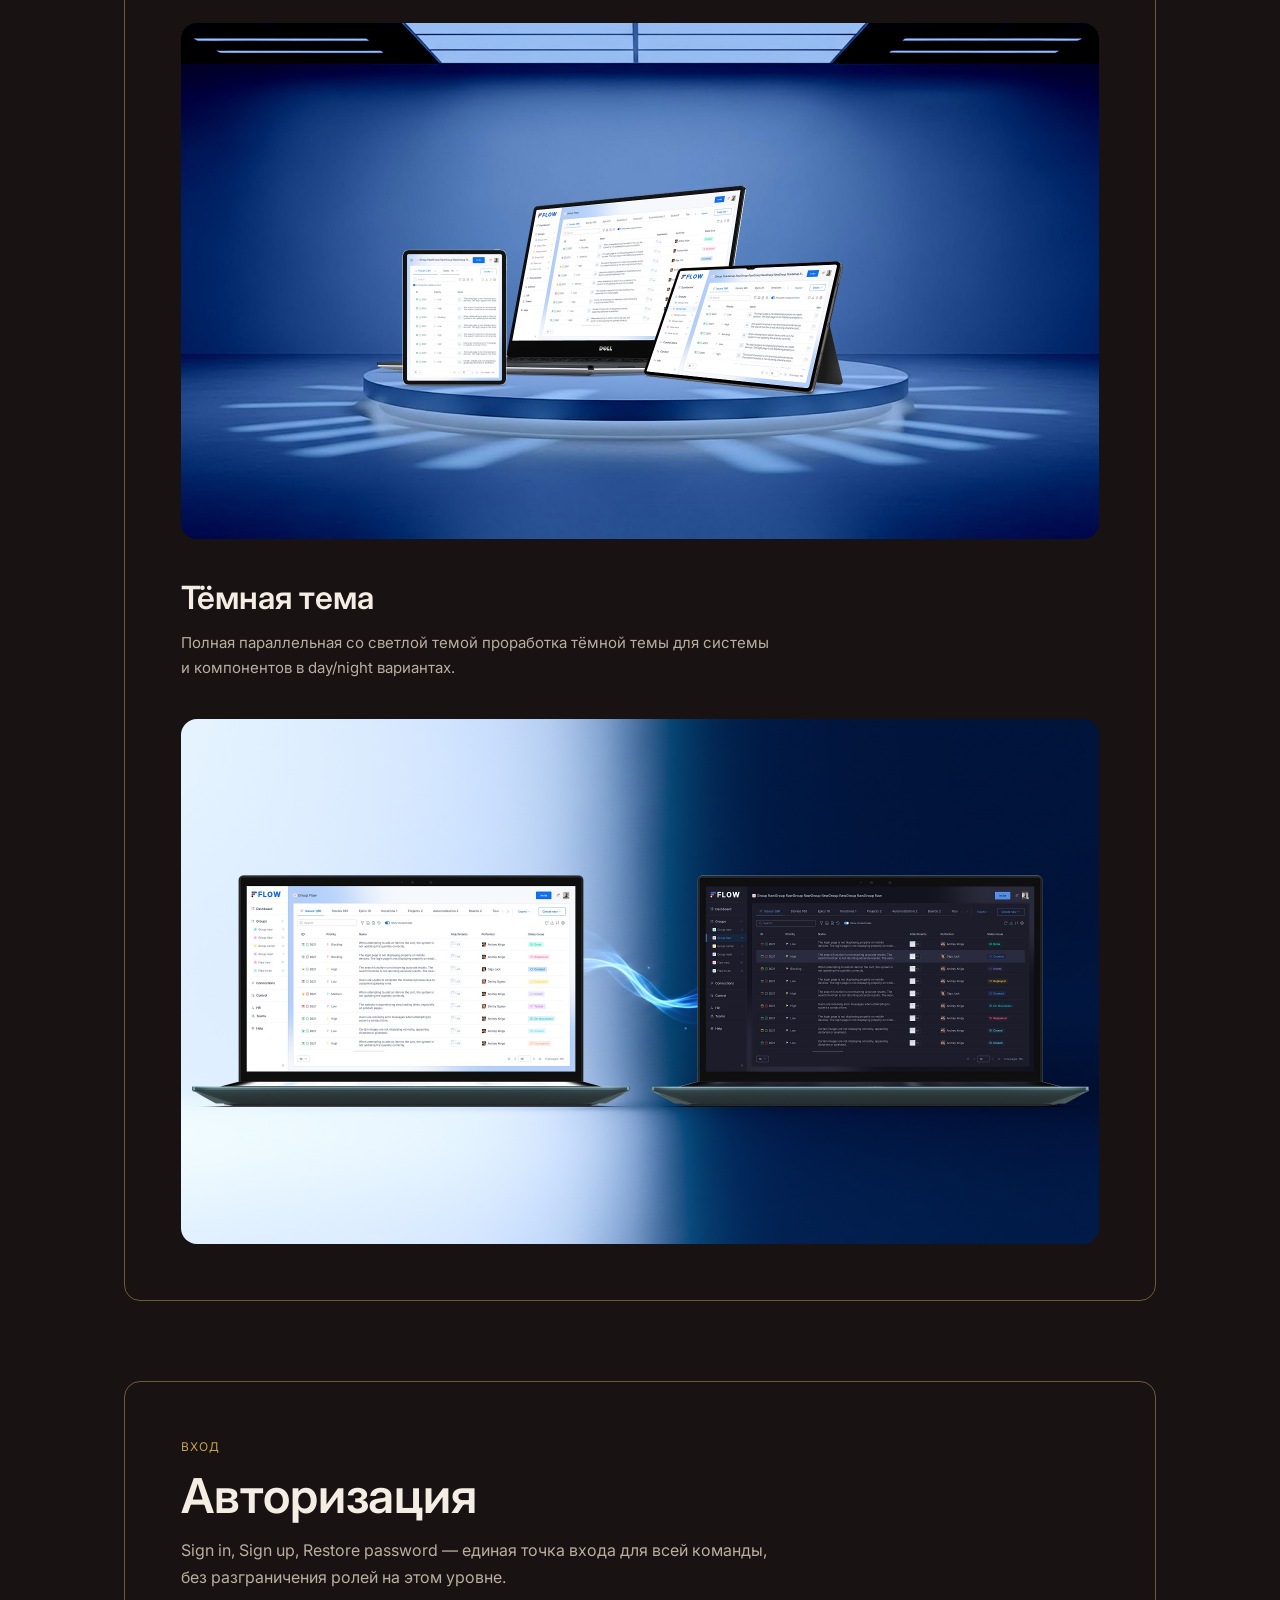
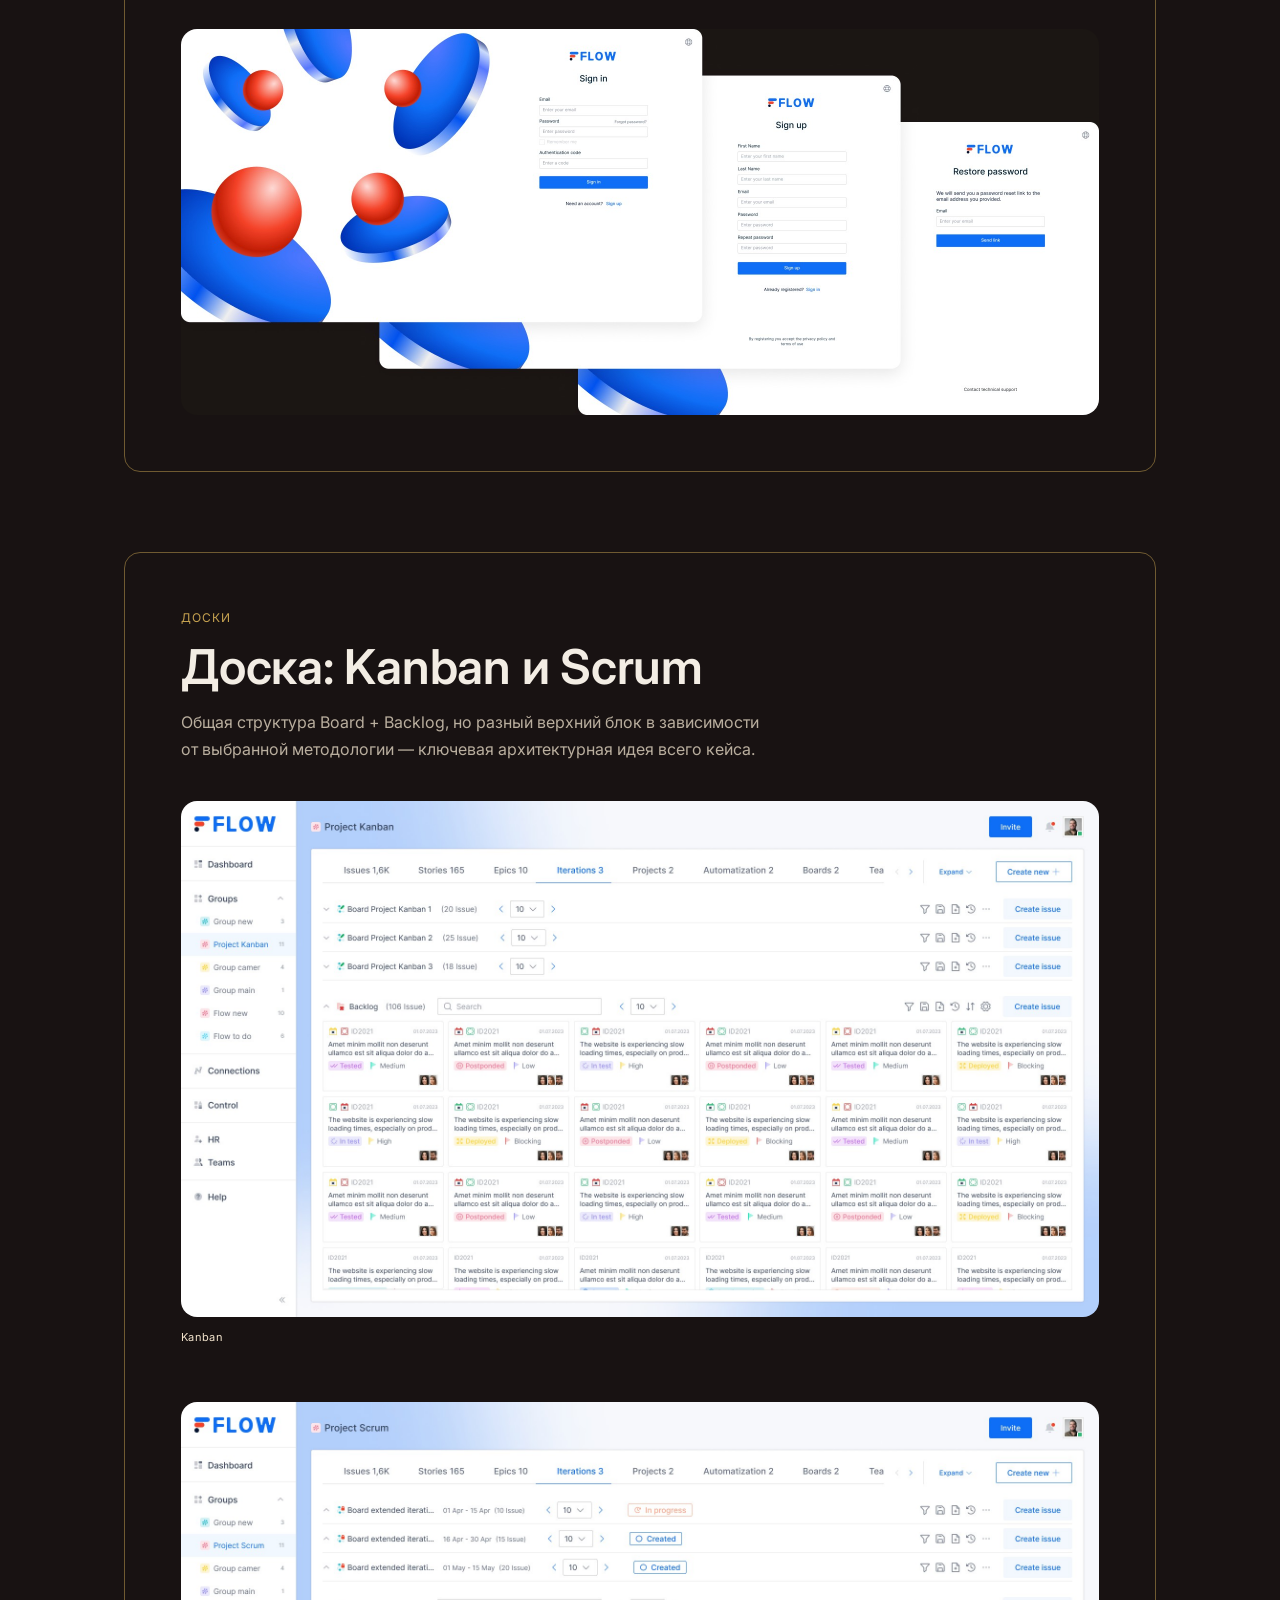
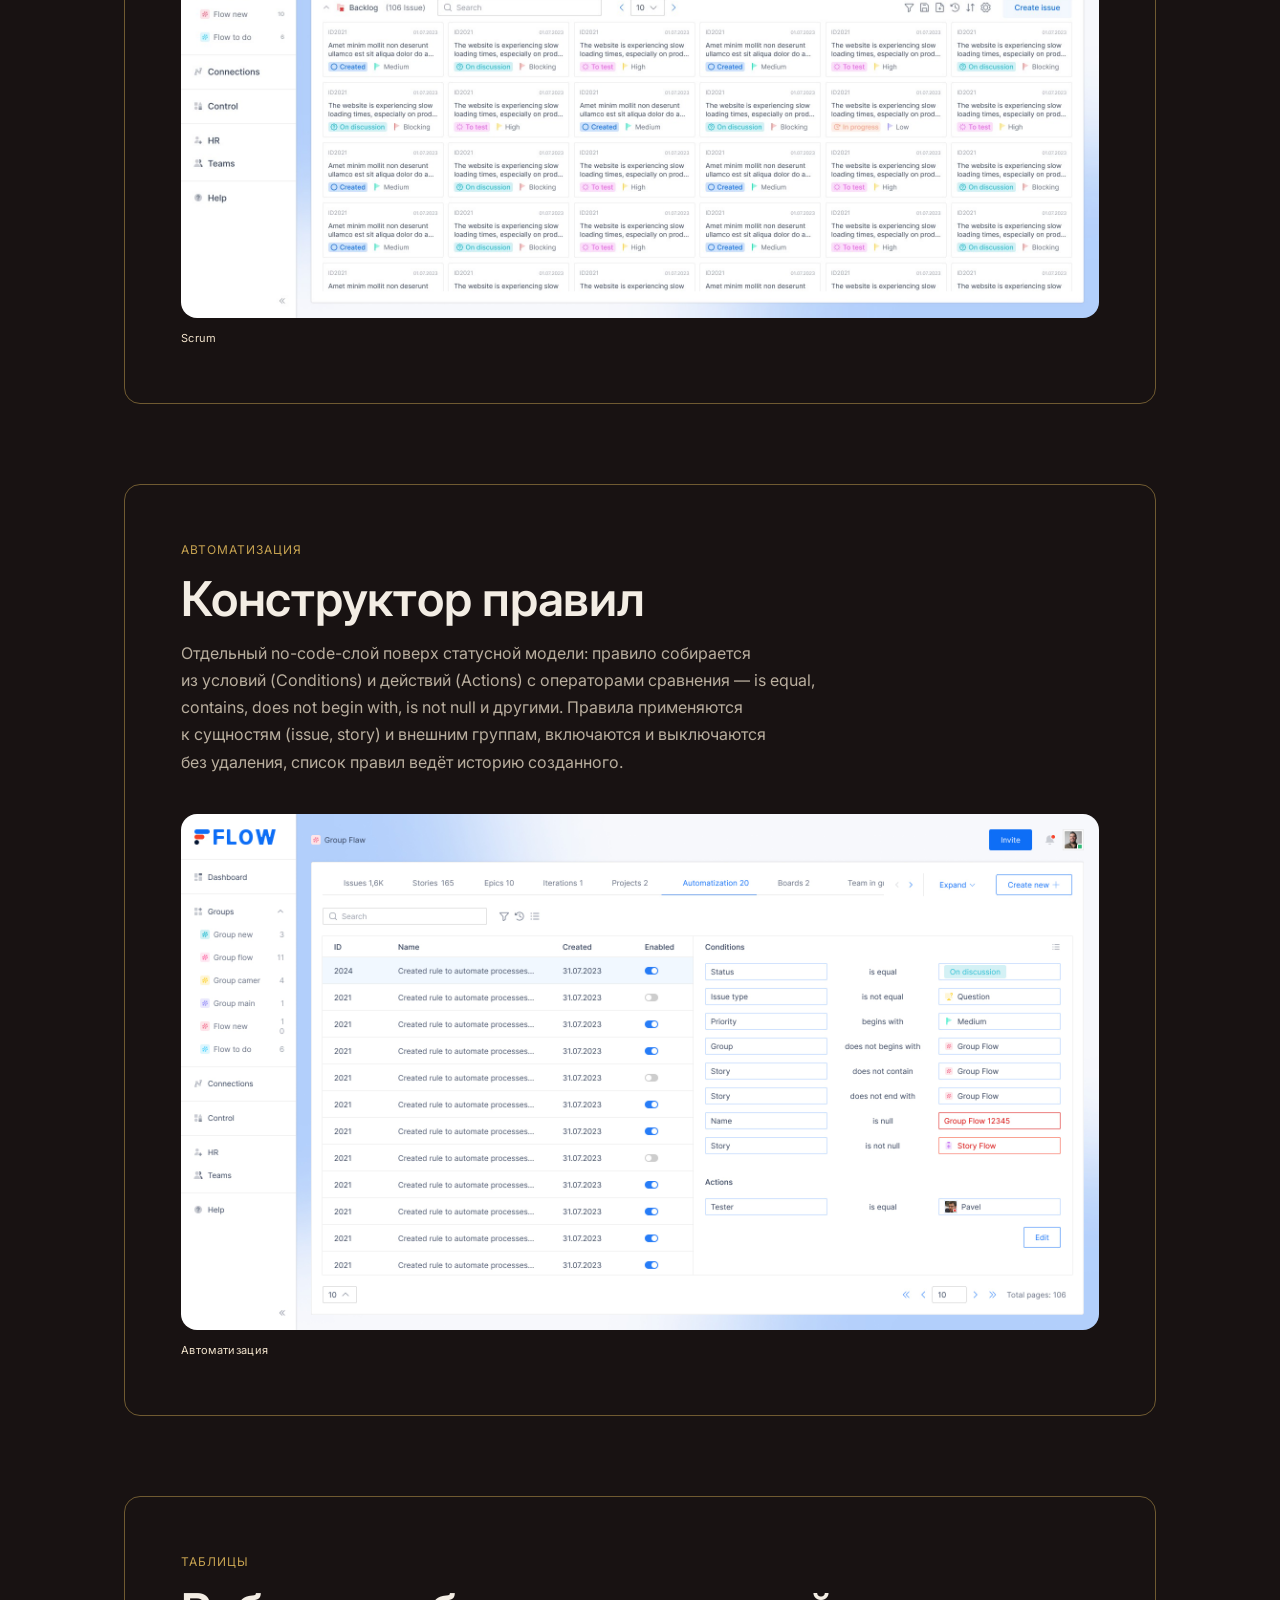
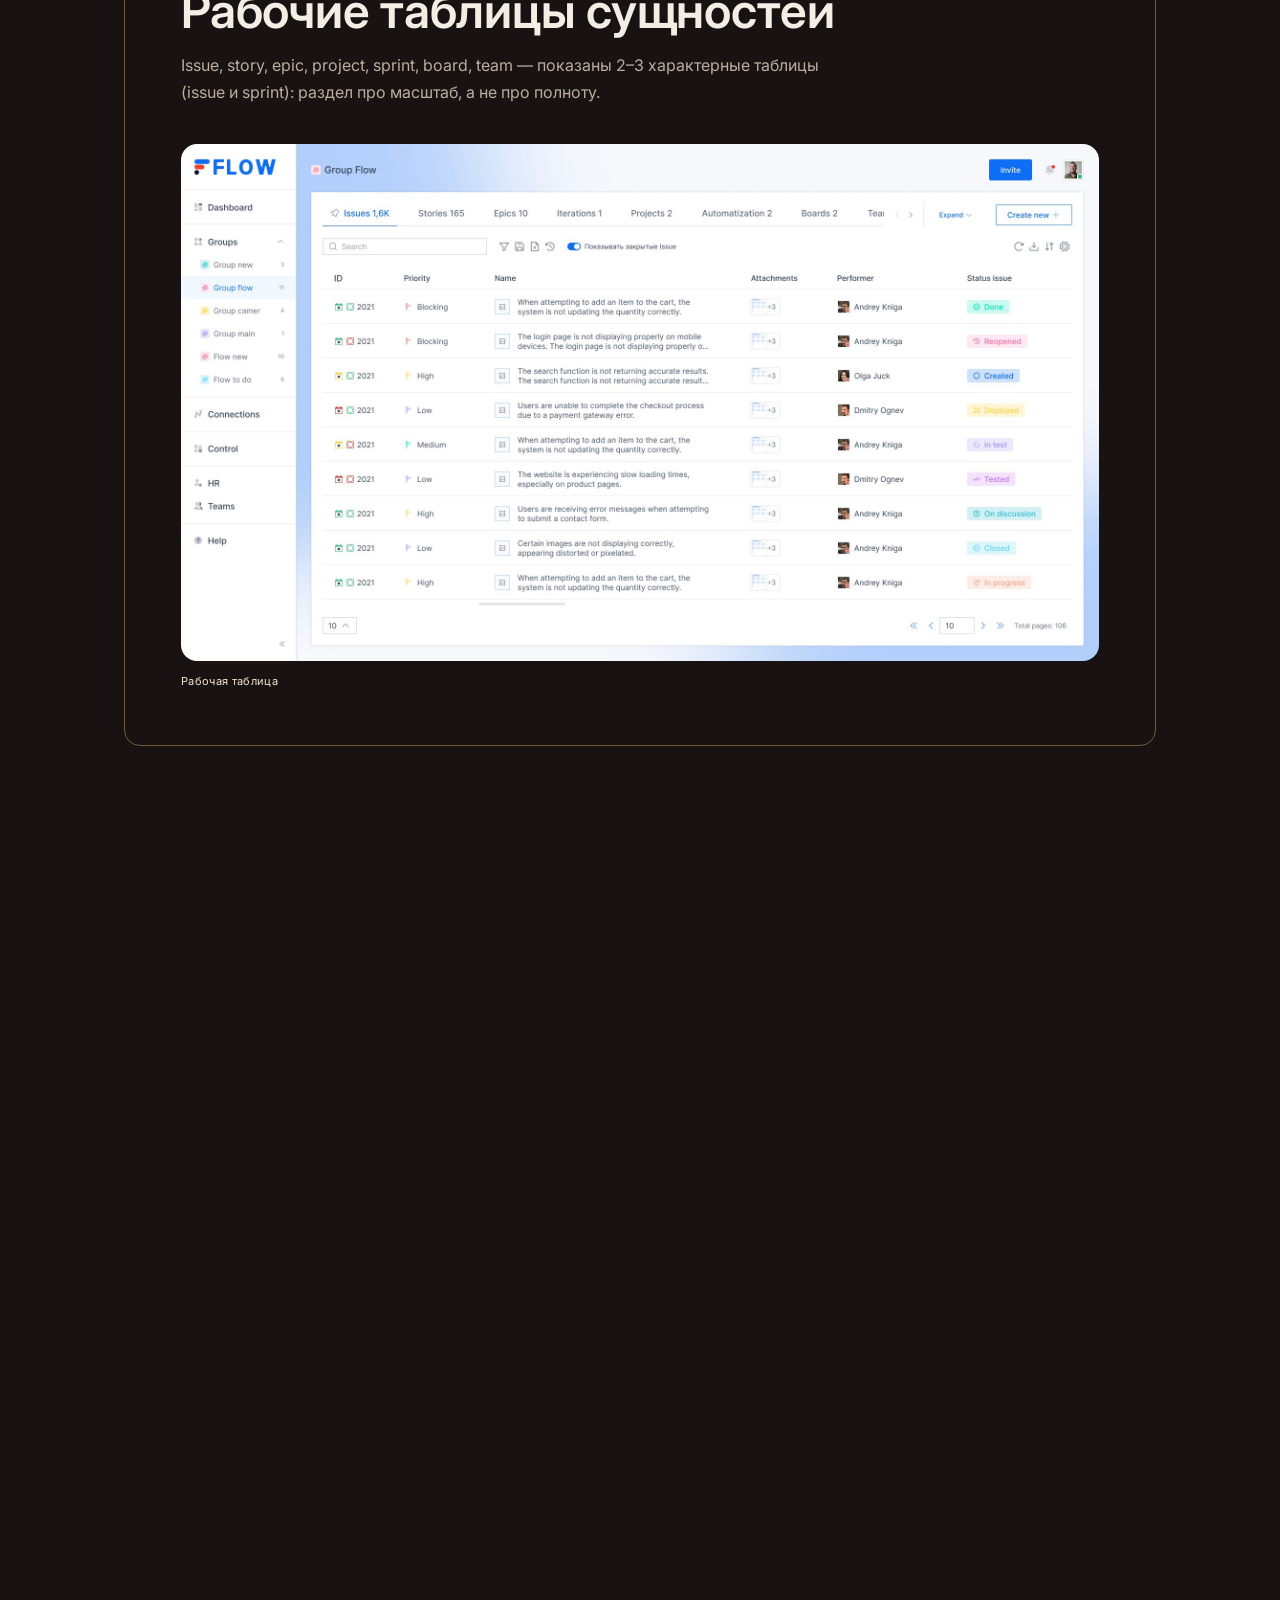
==== commit 0b6870d1: "Add files via upload" ====
--- a/flaw.html
+++ b/flaw.html
@@ -9,6 +9,10 @@
 <link href="https://fonts.googleapis.com" rel="preconnect"/>
 <link crossorigin="" href="https://fonts.gstatic.com" rel="preconnect"/>
 <link href="https://fonts.googleapis.com/css2?family=Inter:wght@400;500;600;700&amp;display=swap" rel="stylesheet"/>
+<link href="assets/decor/favicon/favicon.ico" rel="icon" sizes="any"/>
+<link href="assets/decor/favicon/favicon-32x32.png" rel="icon" sizes="32x32" type="image/png"/>
+<link href="assets/decor/favicon/favicon-16x16.png" rel="icon" sizes="16x16" type="image/png"/>
+<link href="assets/decor/favicon/apple-touch-icon.png" rel="apple-touch-icon" sizes="180x180"/>
 <link href="styles.css" rel="stylesheet"/>
 </head>
 <body>
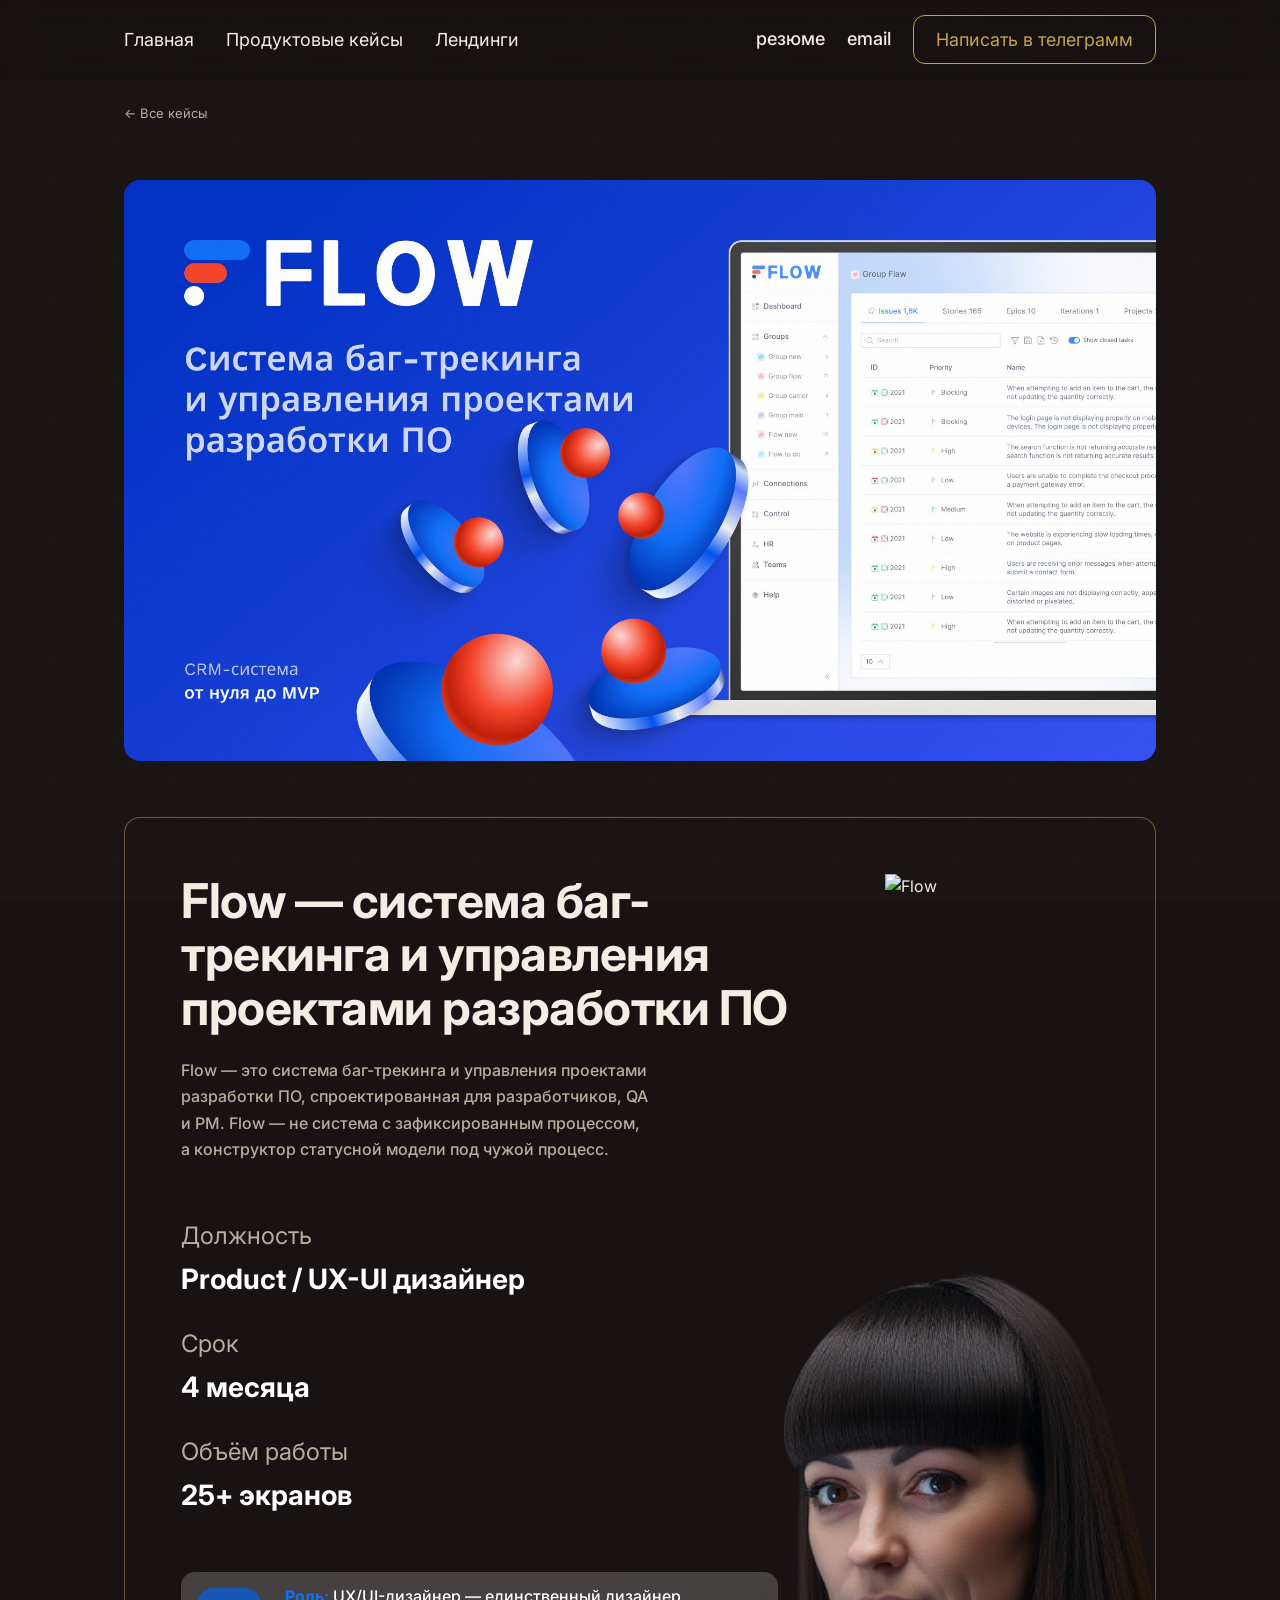
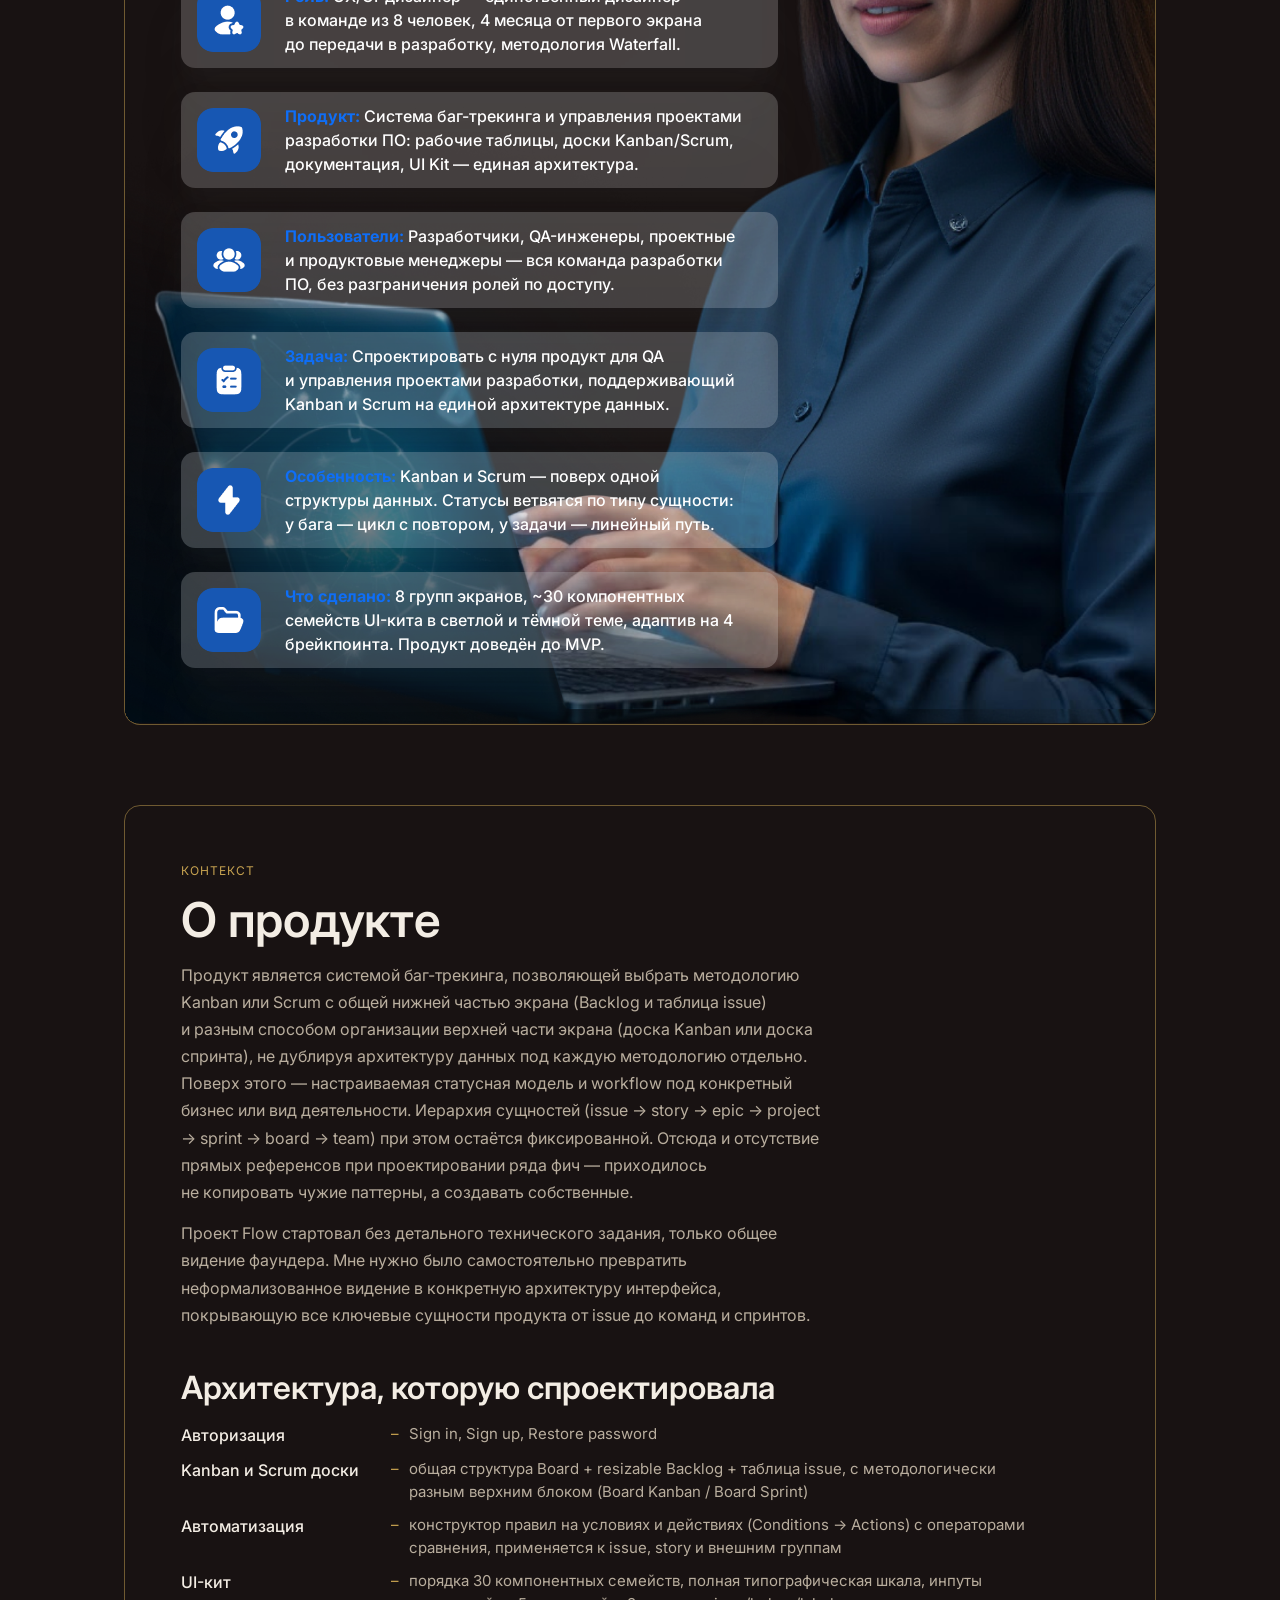
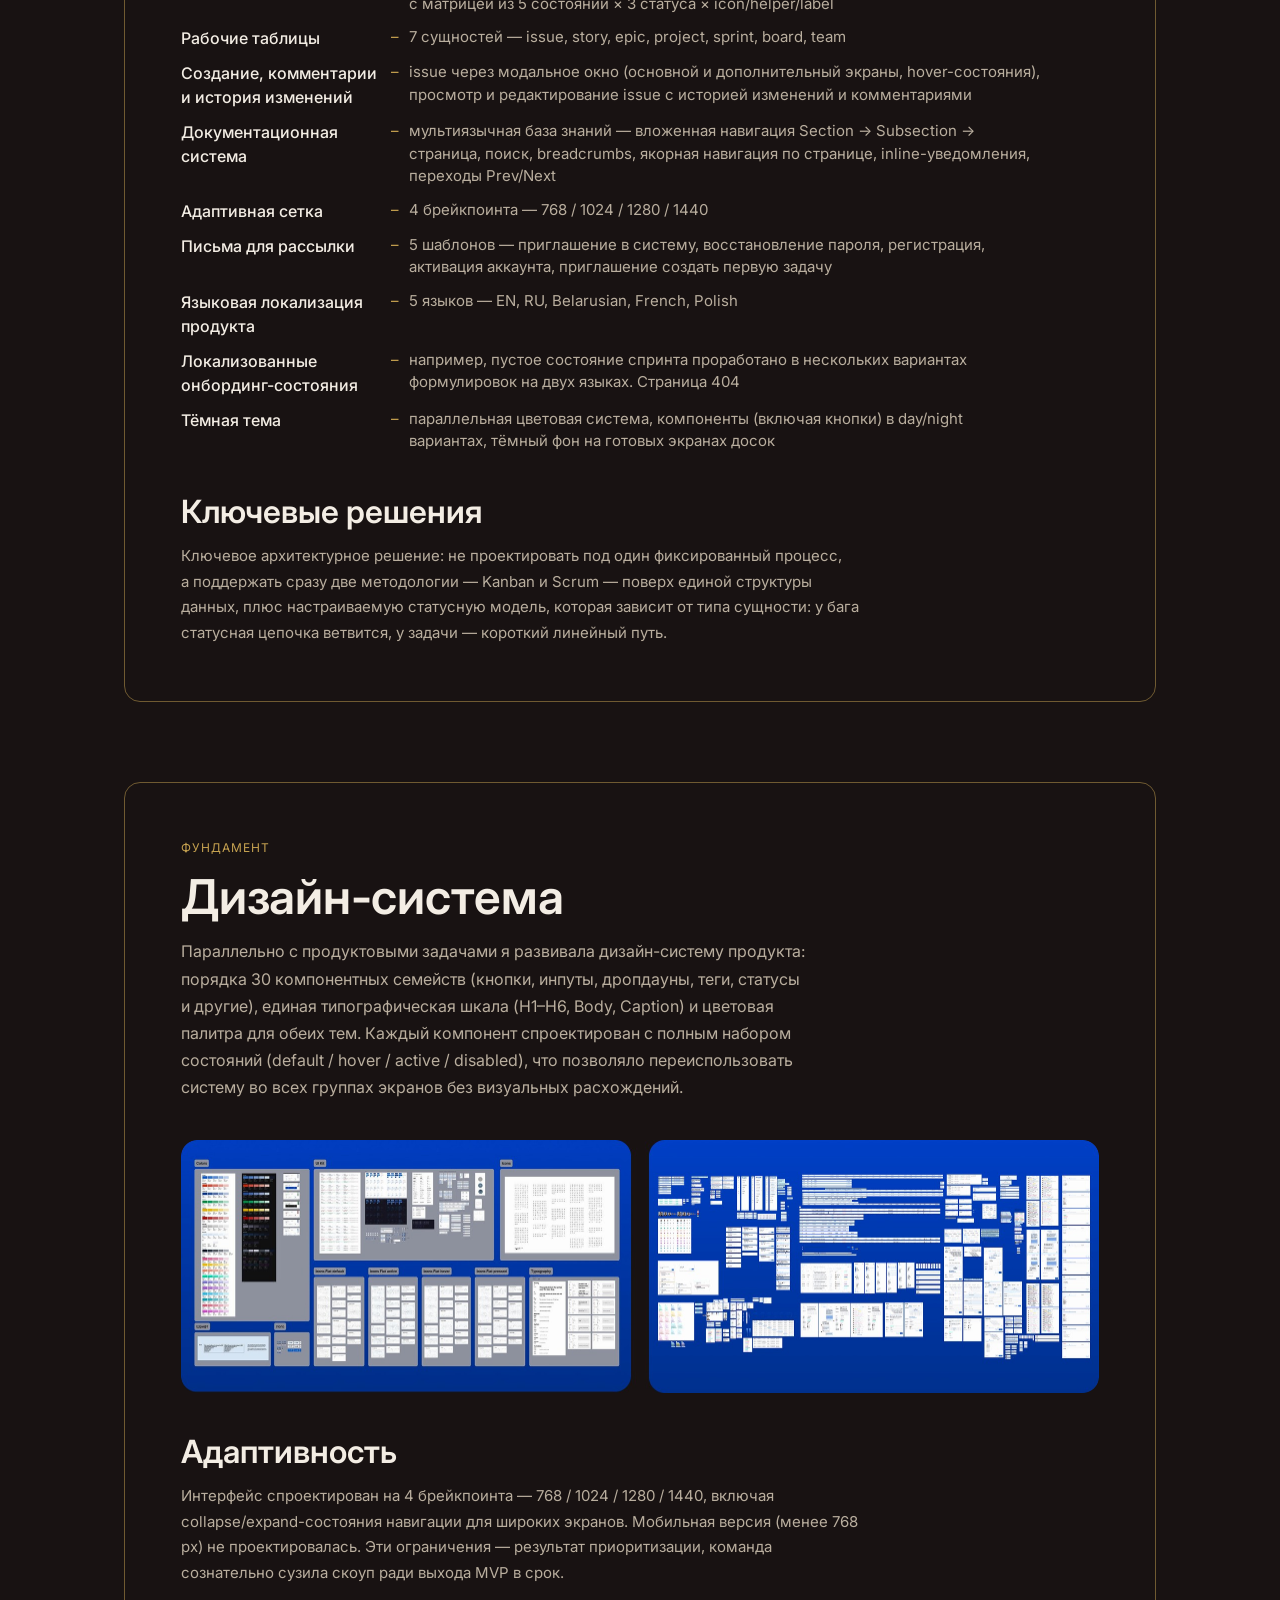
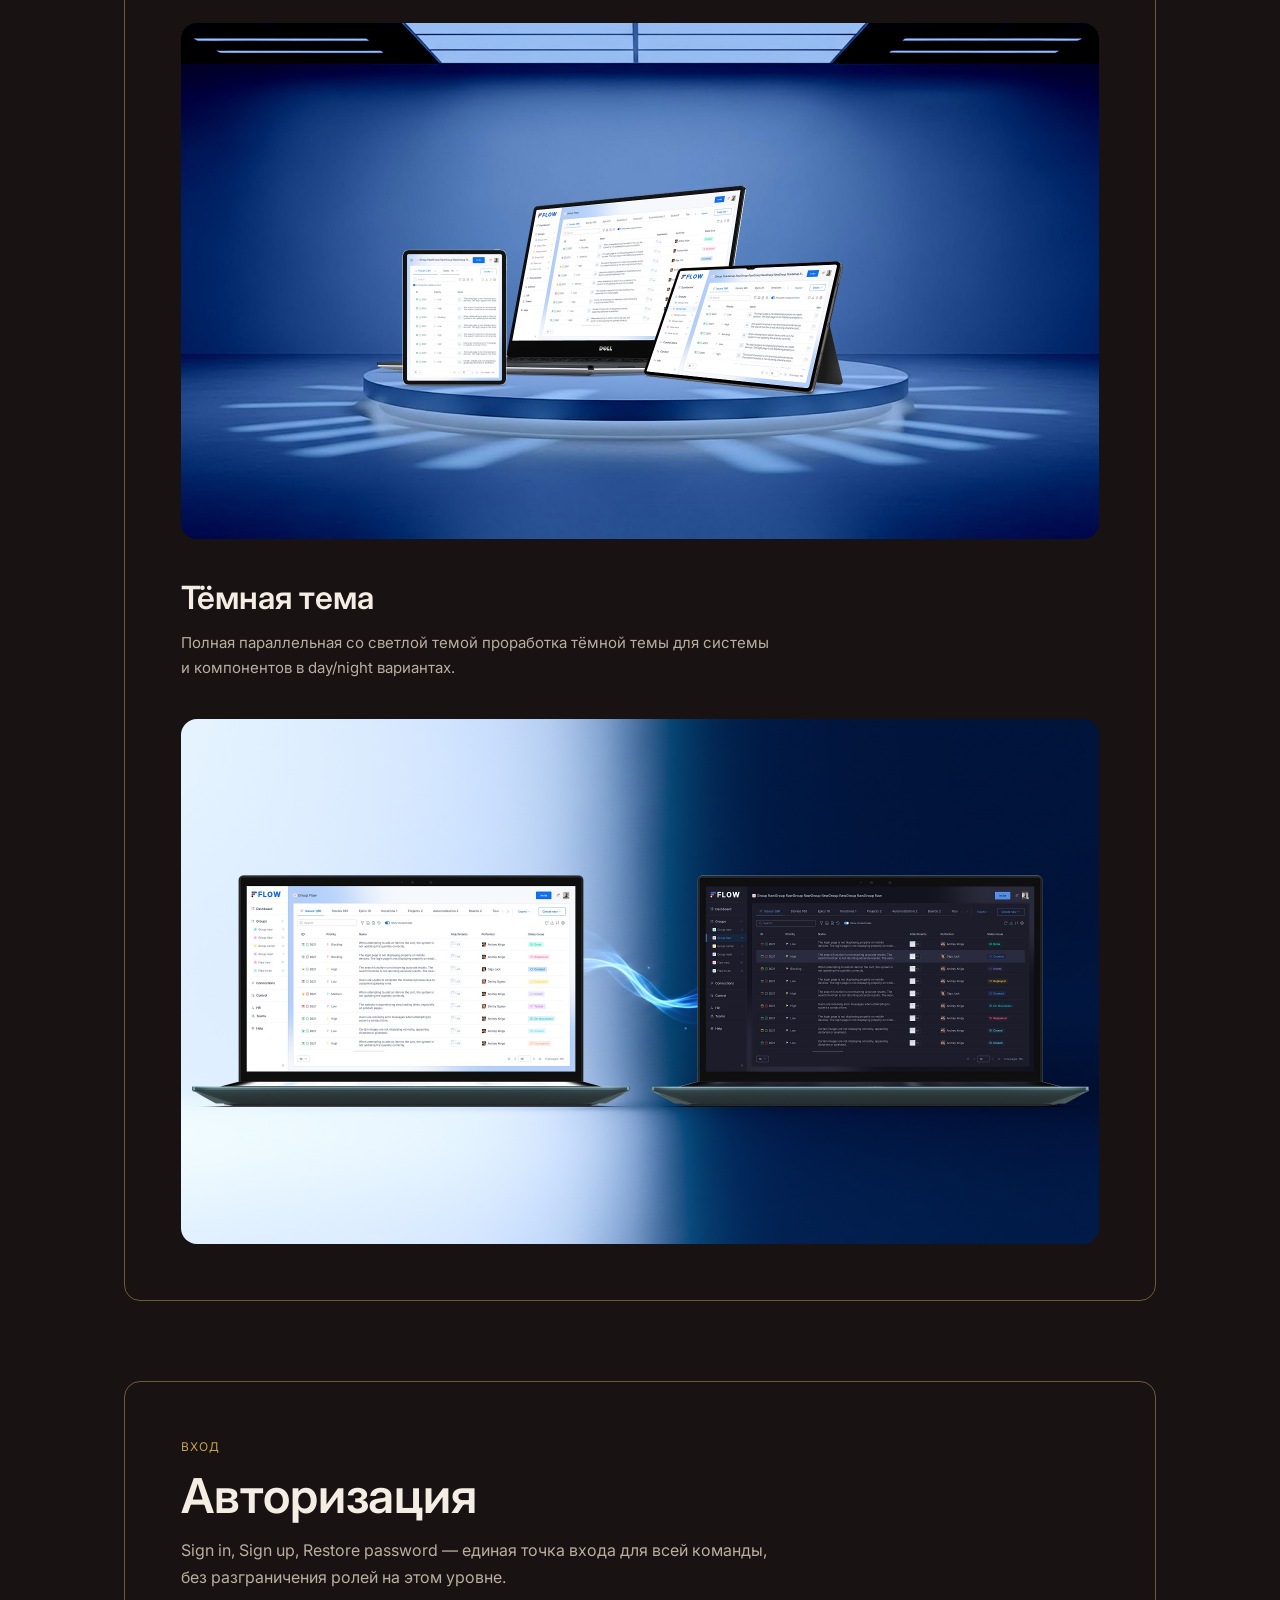
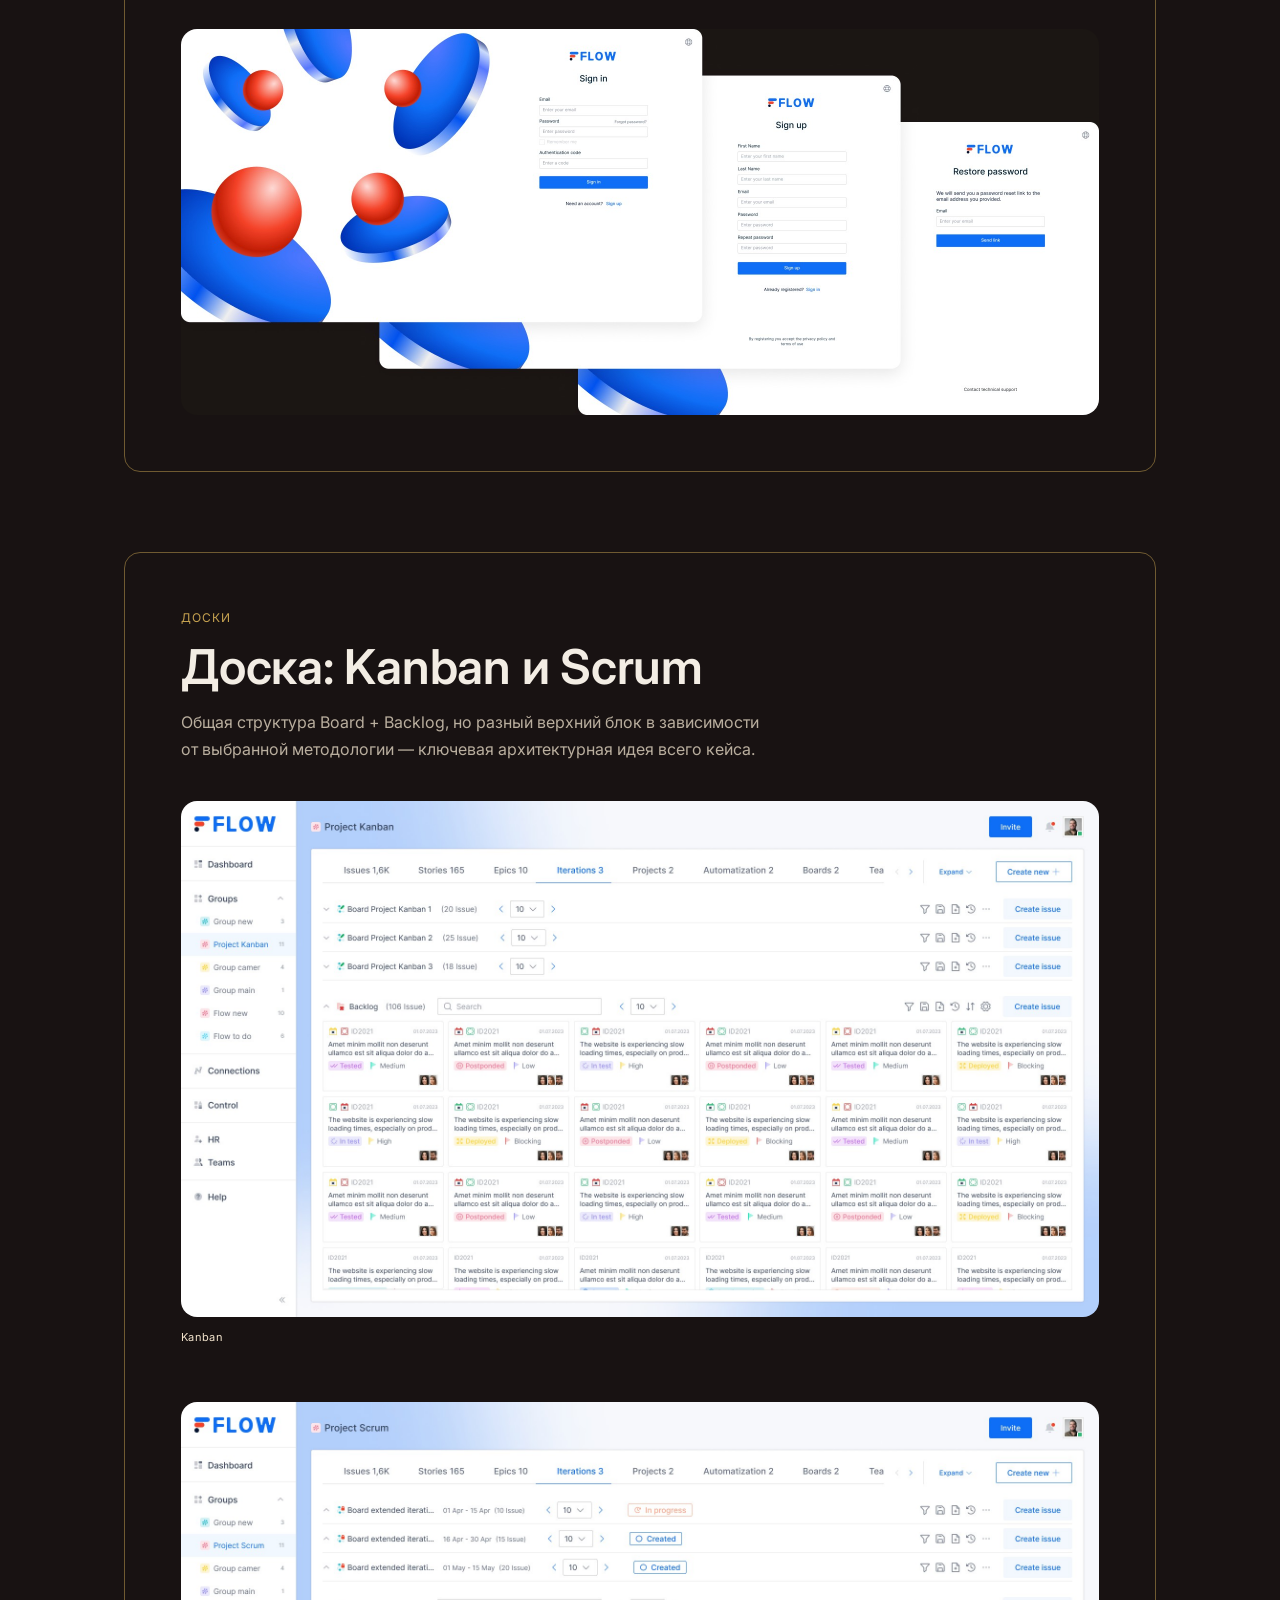
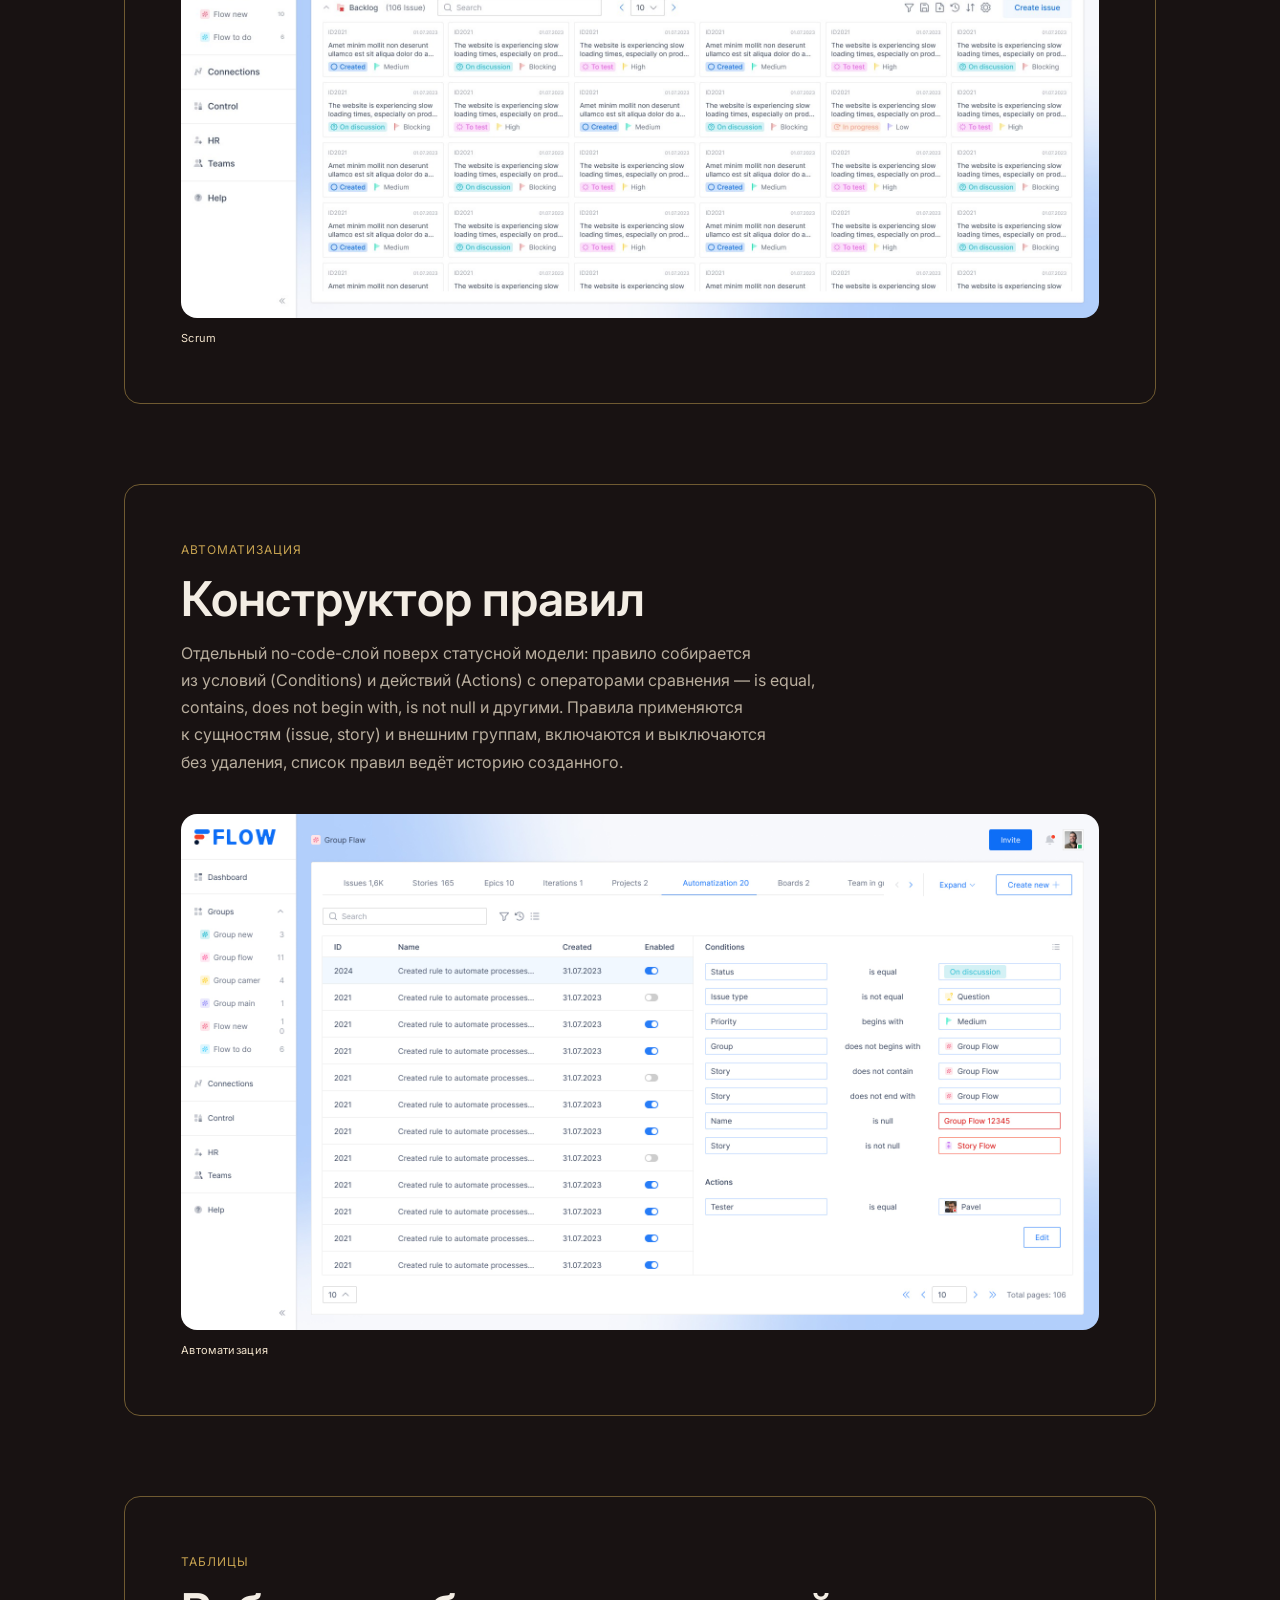
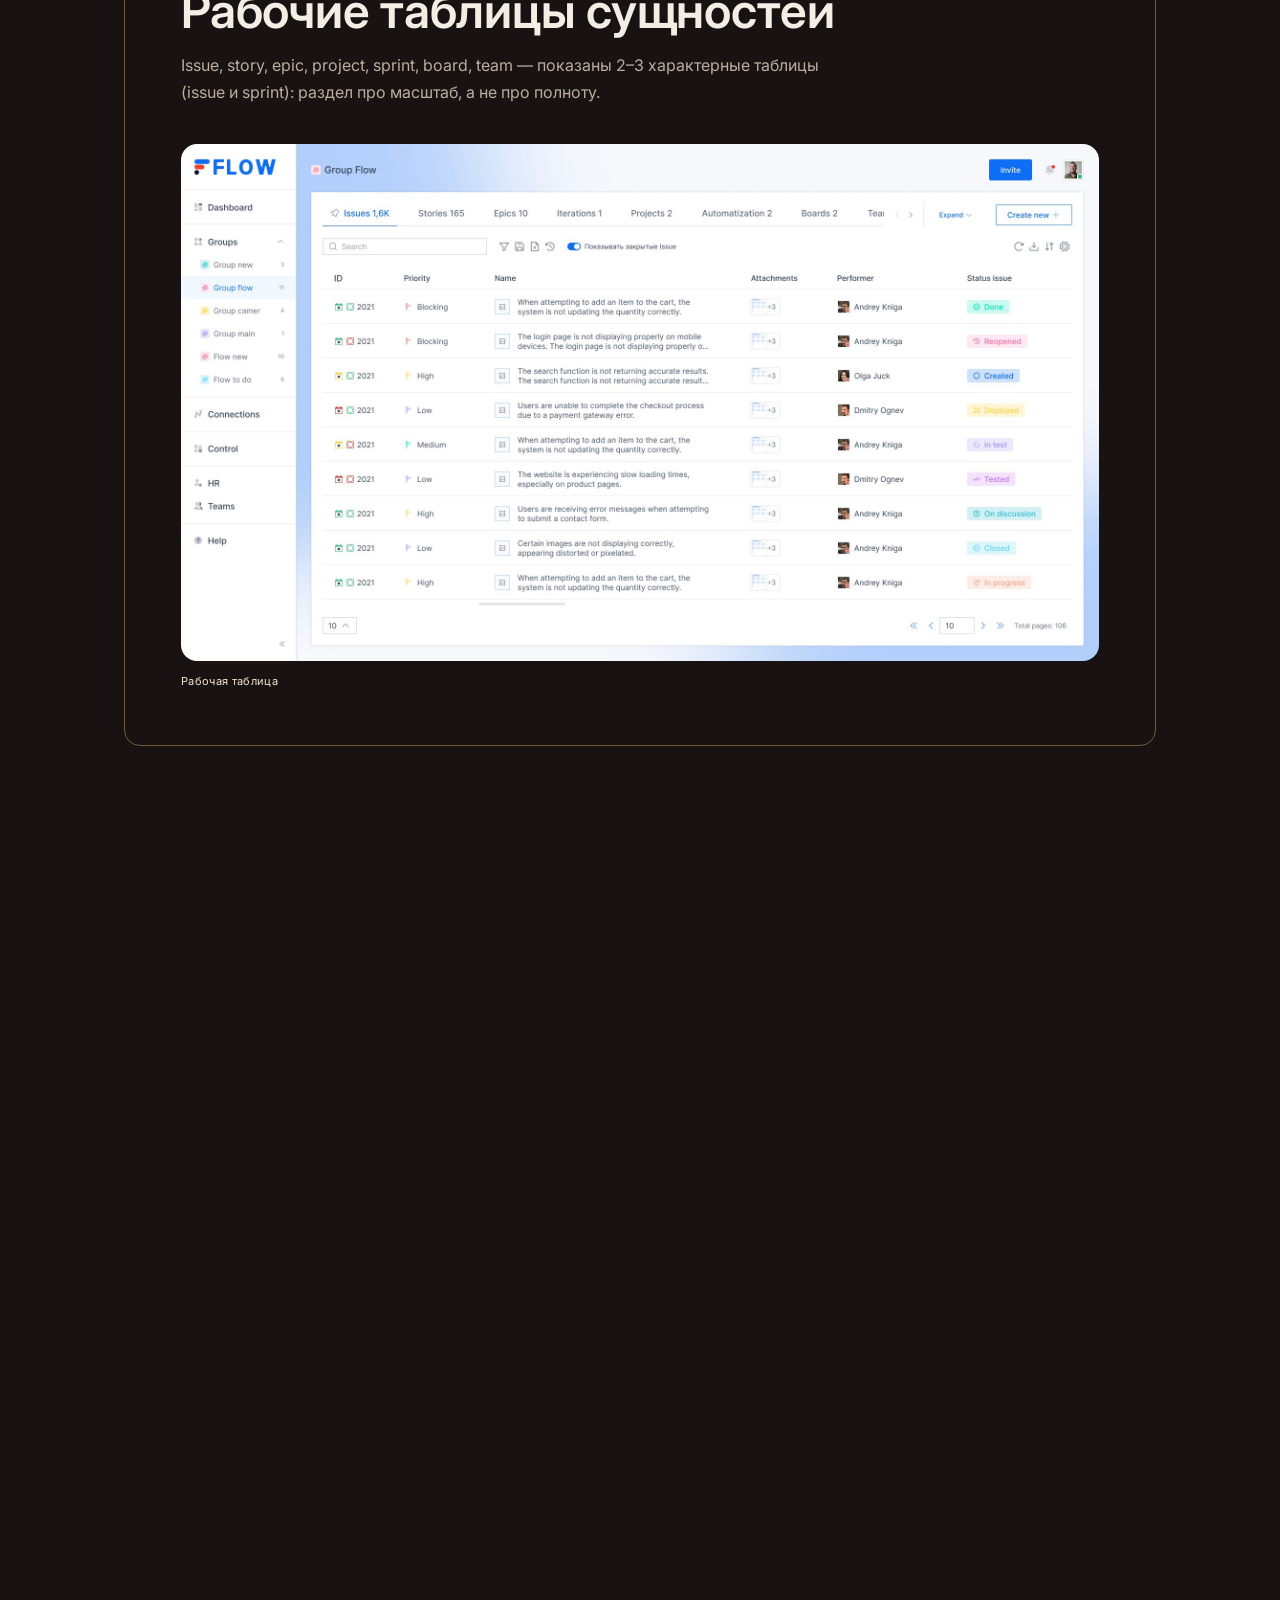
==== commit eab874a7: "Add files via upload" ====
--- a/flaw.html
+++ b/flaw.html
@@ -43,6 +43,9 @@
 <h1 class="case-title">Flow — система баг-трекинга и управления проектами разработки ПО</h1>
 <p class="case-desc">Flow — это система баг-трекинга и управления проектами разработки ПО, спроектированная для разработчиков, QA и PM. Flow — не система с зафиксированным процессом, а конструктор статусной модели под чужой процесс.</p>
 </div>
+<div class="case-intro-logo flow-logo-wrap">
+<img alt="Flow" src="assets/flaw-hero/decor.svg"/>
+</div>
 </div>
 <div class="case-red-content">
 <img alt="" class="case-photo-cutout" src="assets/flaw-hero/photo.png"/>
--- a/styles.css
+++ b/styles.css
@@ -55,8 +55,13 @@
 .vfs-map{position:absolute;top:-10px;left:0;right:0;width:100%;height:auto;opacity:.2;z-index:0;pointer-events:none;}
 .vfs-photo{z-index:1;}
 @media(max-width:1100px){.vfs-plane{display:none;}}
+@media(max-width:640px){
+  .vfs-plane{display:block;position:absolute;top:24px;left:50%;transform:translateX(-50%);width:150px;height:auto;z-index:3;}
+  .hero-plate.vfs-hero .case-intro-text{margin-top:150px;}
+}
 .fb-logo-wrap{position:absolute;top:0;right:0;z-index:3;}
 .fb-logo-wrap img{width:100px;height:100px;max-width:100px;border-radius:16px;object-fit:cover;display:block;}
+@media(max-width:900px){.fb-logo-wrap{position:static;top:auto;right:auto;z-index:auto;}}
 .case-intro-text{max-width:600px;}
 .fb-cloud{position:absolute;pointer-events:none;}
 .fb-cloud-1{top:66px;right:88px;width:372px;height:210px;object-fit:contain;z-index:2;}
@@ -75,6 +80,15 @@
 .case-tile-desc{font-family:var(--sans);font-size:16px;line-height:20px;margin-top:24px;max-width:352px;}
 .case-tile-desc + .case-tile-desc{margin-top:16px;}
 .case-tile-link{font-family:var(--mono);font-size:13px;color:var(--text);margin-top:20px;}
+@media(max-width:640px){
+  .case-tile{padding-top:76%;}
+  .case-tile-content{padding:24px;}
+  .case-tile-logo{height:36px;}
+  .case-tile-title{font-size:21px;line-height:1.25;margin-top:14px;max-width:100%;}
+  .case-tile-desc{font-size:13px;line-height:17px;margin-top:10px;max-width:100%;}
+  .case-tile-desc + .case-tile-desc{margin-top:8px;}
+  .case-tile-link{margin-top:12px;font-size:12px;}
+}
 .hero-glow{position:absolute;top:6%;right:-6%;width:420px;height:420px;border-radius:50%;
   background:radial-gradient(circle, rgba(198,162,80,.35), rgba(198,162,80,0) 70%);filter:blur(10px);pointer-events:none;
   animation:drift 12s ease-in-out infinite;}
@@ -90,7 +104,7 @@
 .tags{display:flex;gap:10px;margin-bottom:24px;flex-wrap:wrap;}
 .pill{font-family:var(--mono);font-size:12px;letter-spacing:.03em;color:var(--text-dim);border:1px solid var(--rule);padding:8px 16px;border-radius:100px;}
 .tags .pill{font-weight:600;color:var(--text);}
-h1.hero-h{font-family:var(--serif);font-weight:500;font-size:42px;line-height:60px;letter-spacing:-.005em;max-width:760px;color:var(--text);}
+h1.hero-h{font-family:var(--serif);font-weight:500;font-size:42px;line-height:1.43;letter-spacing:-.005em;max-width:760px;color:var(--text);}
 @media(max-width:640px){h1.hero-h{font-size:32px;}}
 h1.hero-h .grad-text{color:#352C18;}
 h1.hero-h .grad-text b{font-weight:600;}
@@ -98,6 +112,10 @@
 .word-ellipse svg{position:absolute;left:50%;top:50%;transform:translate(-50%,-50%);pointer-events:none;overflow:visible;}
 .ellipse-produmanoy svg{transform:translate(-50%,-50%) scaleX(.9);}
 .ellipse-svyazhites svg{transform:translate(-54%,-46%);}
+@media(max-width:640px){
+  .word-ellipse svg{transform:translate(-50%,-50%) scale(.76);}
+  .ellipse-produmanoy svg{transform:translate(-50%,-50%) scale(.76) scaleX(.9);}
+}
 .avatar-badge{width:1em;height:1em;vertical-align:-.18em;margin:0 8px;border-radius:50%;}
 .message-icon{width:1em;height:1em;vertical-align:-.15em;margin-left:6px;}
 .dot-gold{color:rgb(198,162,80);}
@@ -145,6 +163,8 @@
 .case-desc{font-family:var(--sans);font-weight:500;font-size:var(--case-desc-size);color:var(--case-desc-color);line-height:1.65;margin-top:22px;max-width:480px;}
 .case-intro-logo{flex:0 0 260px;display:flex;justify-content:center;}
 .case-intro-logo img{width:100%;max-width:260px;height:auto;}
+.flow-logo-wrap{flex:0 0 214px;}
+.flow-logo-wrap img{max-width:214px;}
 
 .case-red-content{position:relative;z-index:2;margin-top:56px;min-height:760px;}
 .case-photo-cutout{position:absolute;top:-56px;bottom:-56px;right:-56px;height:calc(100% + 112px);width:auto;max-width:none;object-fit:cover;object-position:top right;z-index:1;pointer-events:none;}
@@ -173,6 +193,7 @@
   .case-photo-cutout{display:none;}
   .case-card{width:100%;height:auto;}
   .case-cards{margin-top:32px;}
+  .case-red-content{min-height:auto;margin-top:32px;}
 }
 .cover-card{
   position:relative;border-radius:10px;overflow:hidden;min-height:420px;
@@ -239,6 +260,7 @@
   .spec-label{grid-area:label;}
   .spec-dash{grid-area:dash;}
   .spec-desc{grid-area:desc;}
+  #flaw .spec-list li{grid-template-columns:18px 1fr;}
 }
 
 .block{padding:0;margin-top:80px;}
@@ -345,6 +367,7 @@
 
 /* ---- FOOTER ---- */
 footer{margin-top:140px;border-top:1px solid var(--rule);padding:90px 0 50px;text-align:center;}
+@media(max-width:640px){footer{margin-top:56px;padding:48px 0 40px;}}
 footer h2{font-family:var(--serif);font-weight:600;font-size:clamp(28px,4vw,42px);line-height:1.4;}
 footer h2 b{color:var(--gold);}
 footer .flinks{display:flex;justify-content:center;gap:26px;margin-top:34px;font-family:var(--mono);font-size:16px;color:var(--text-dim);}
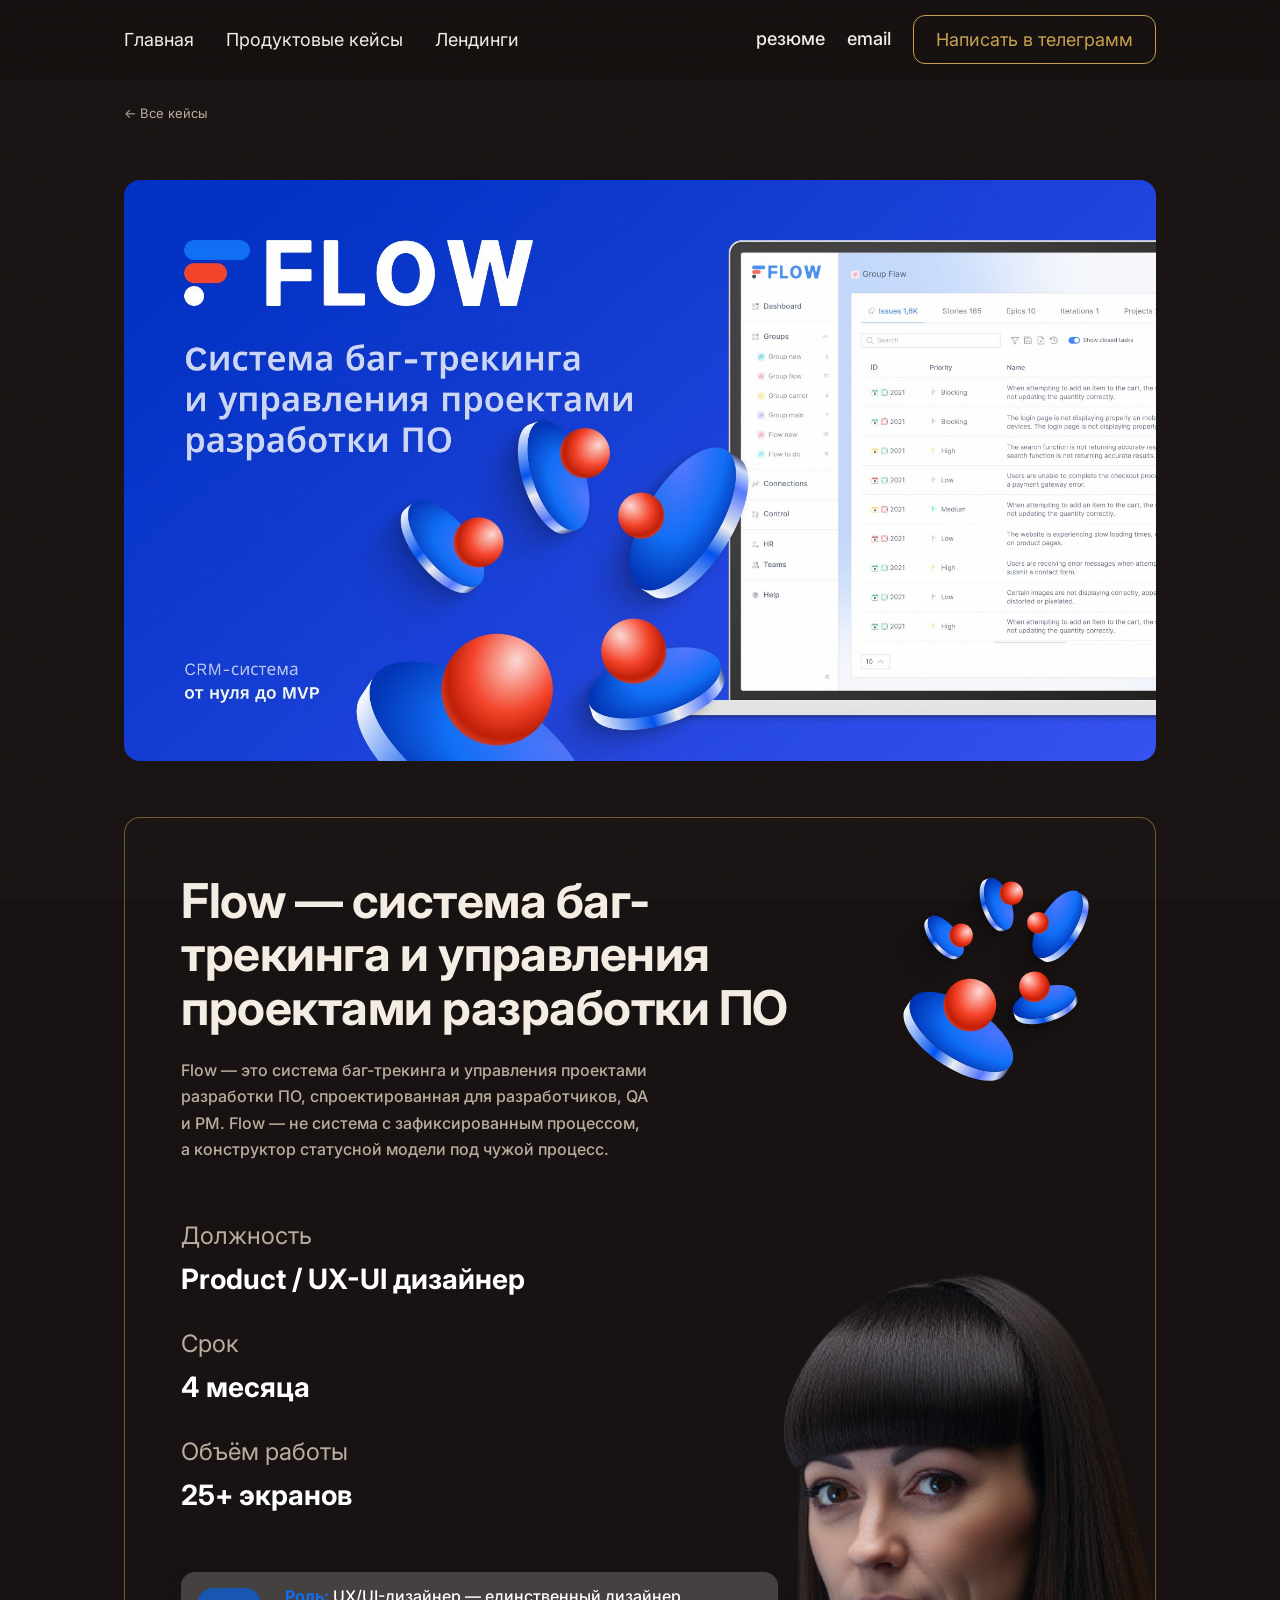
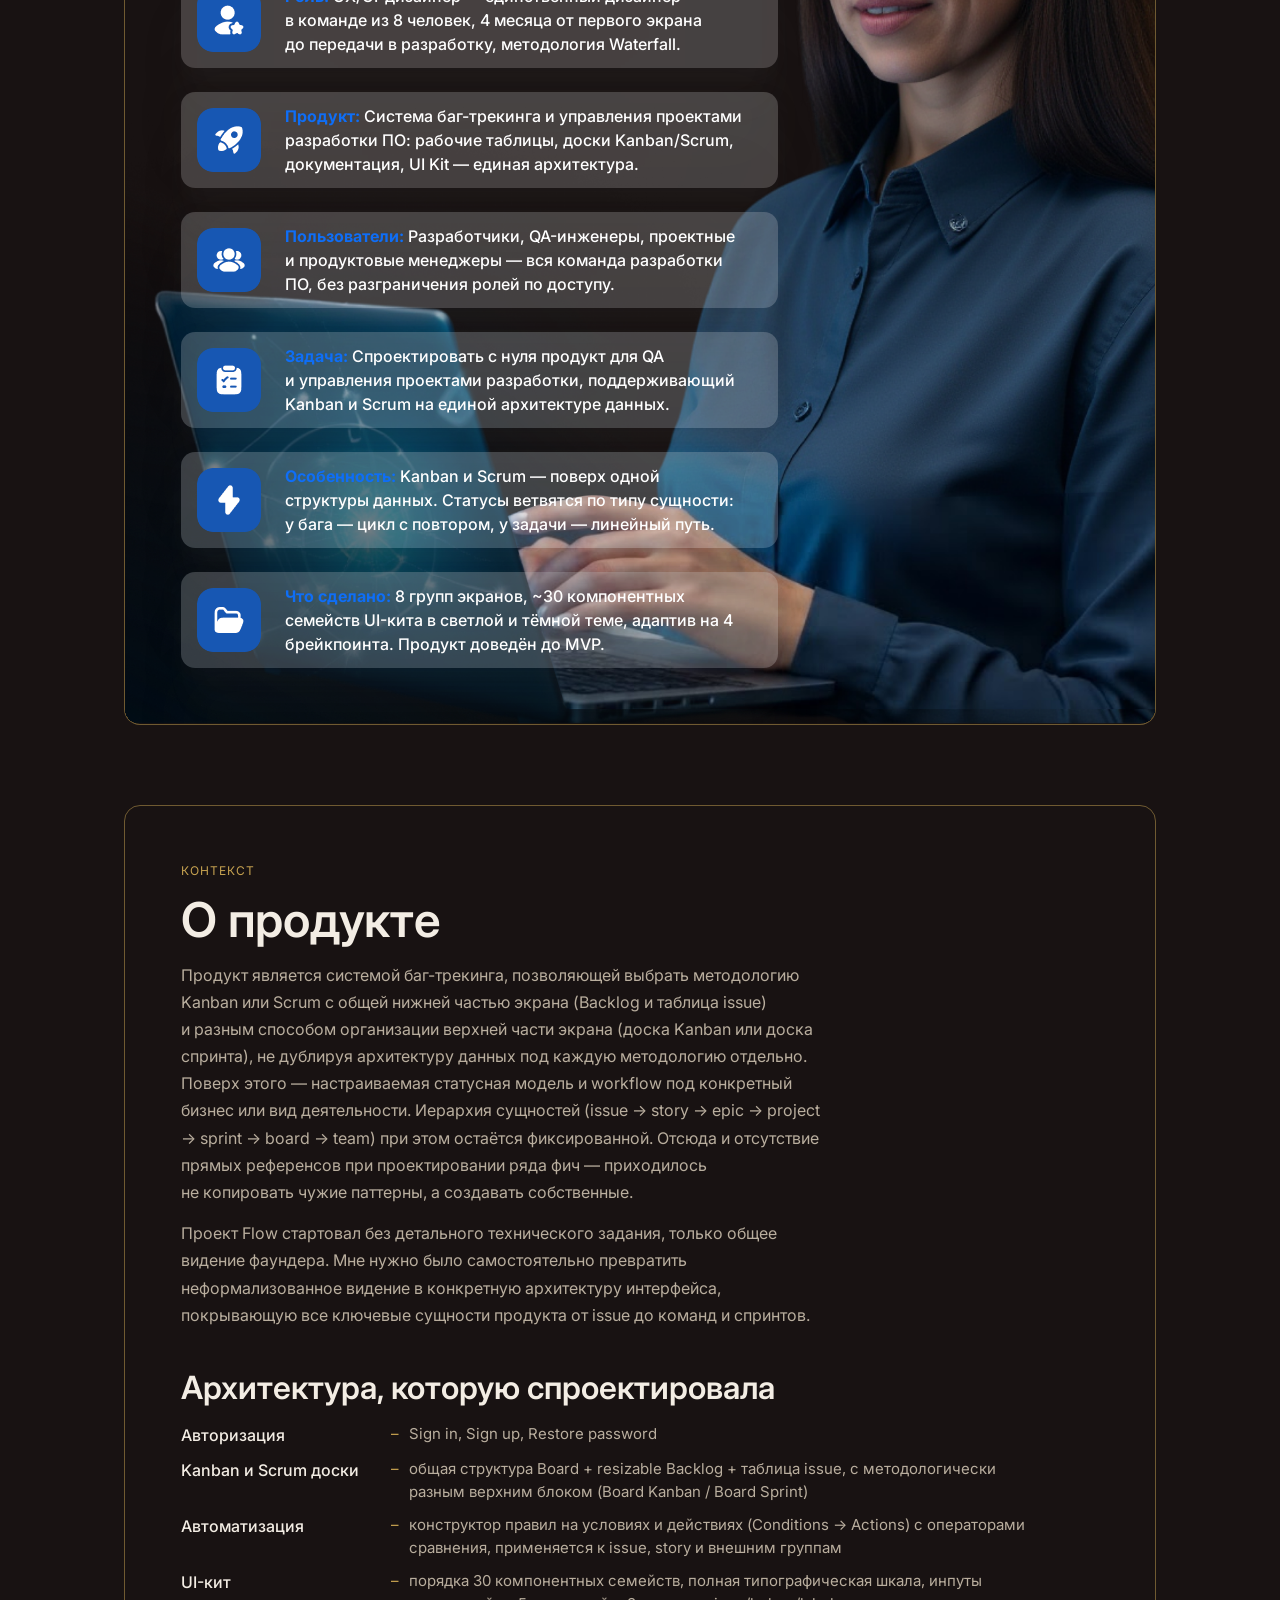
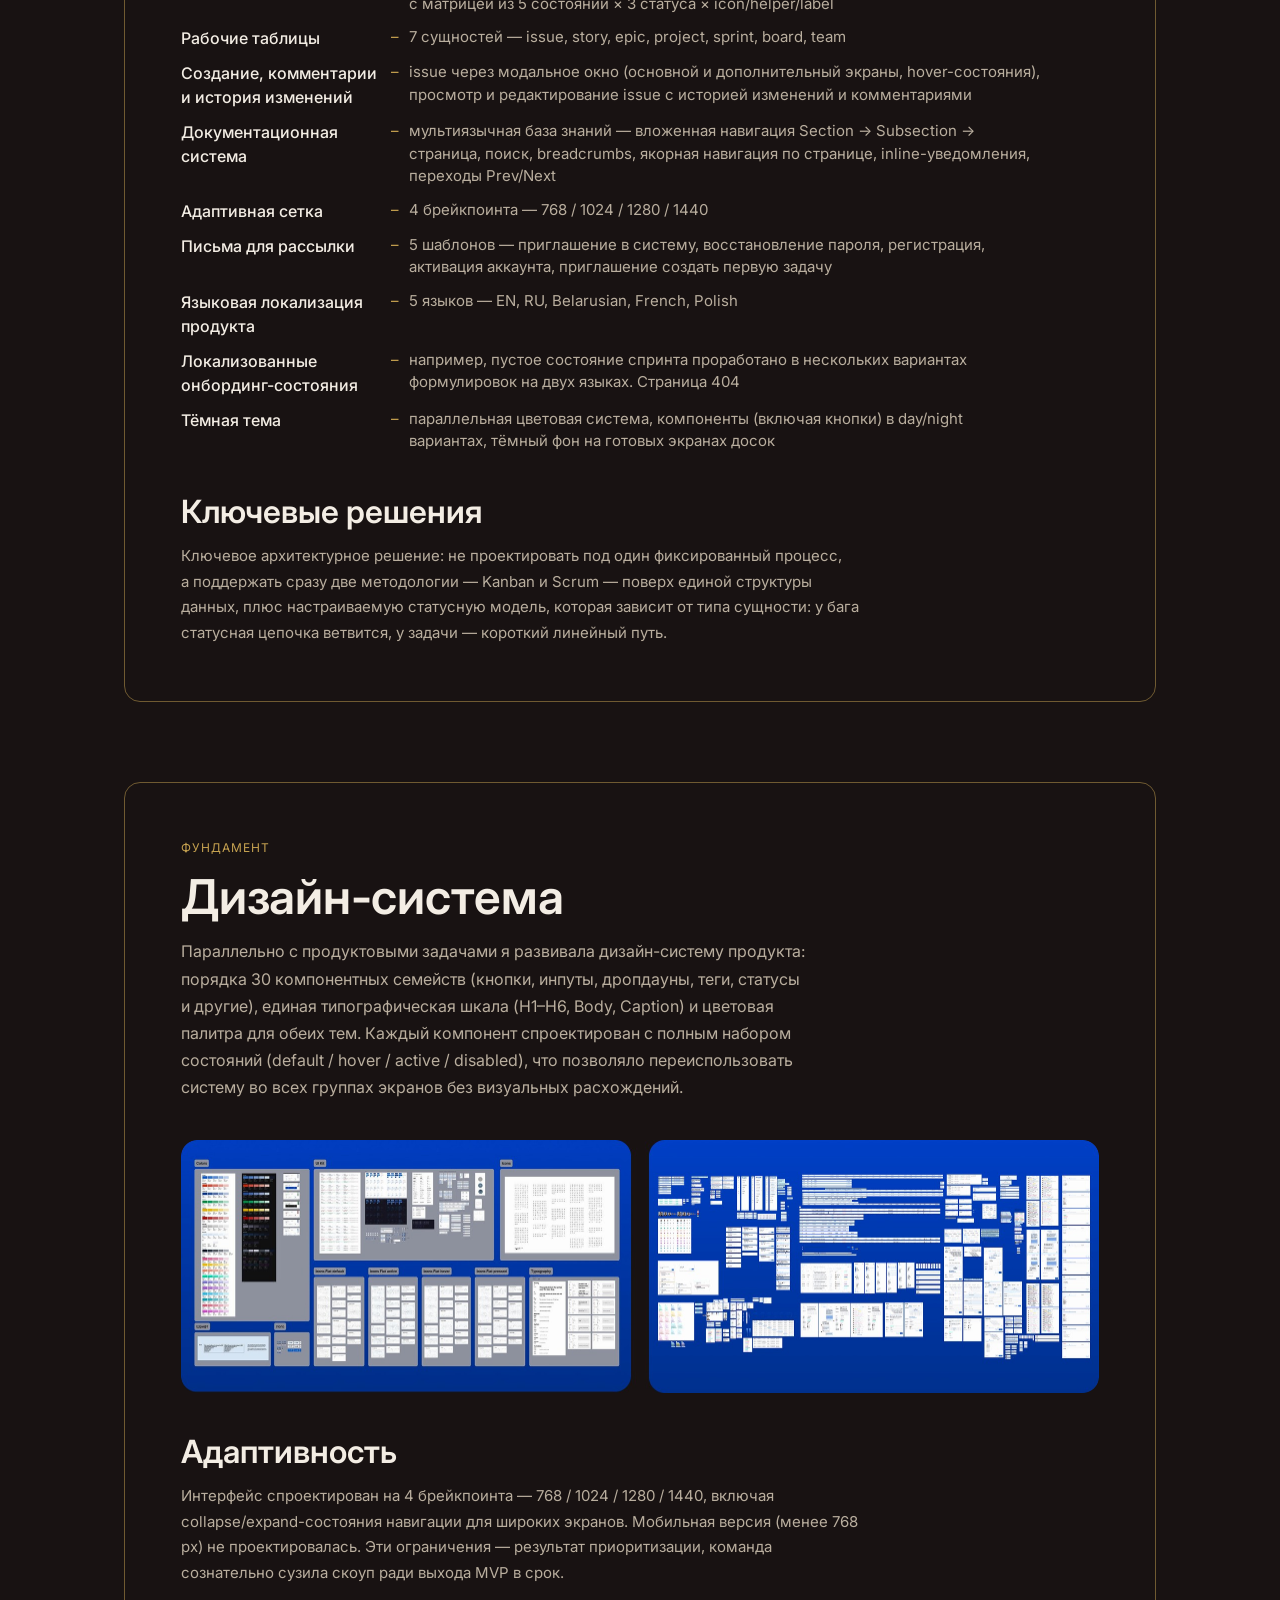
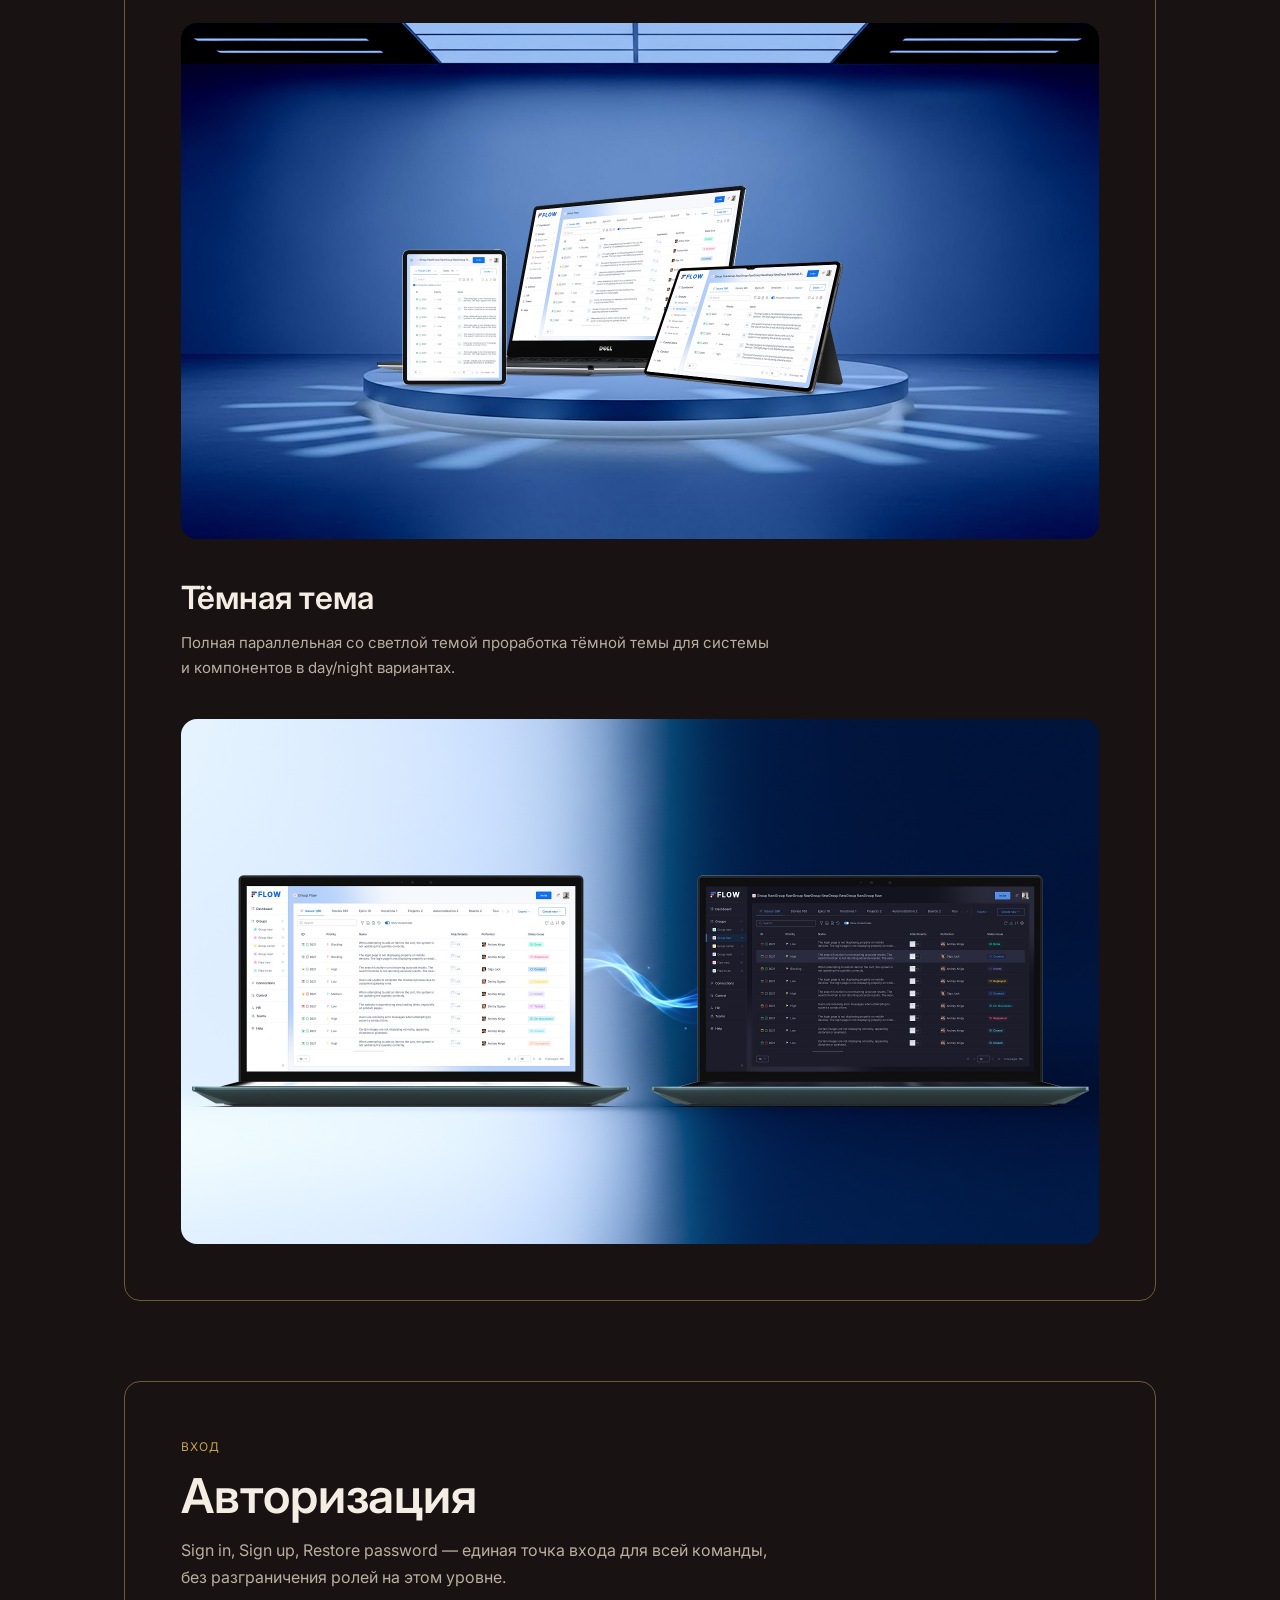
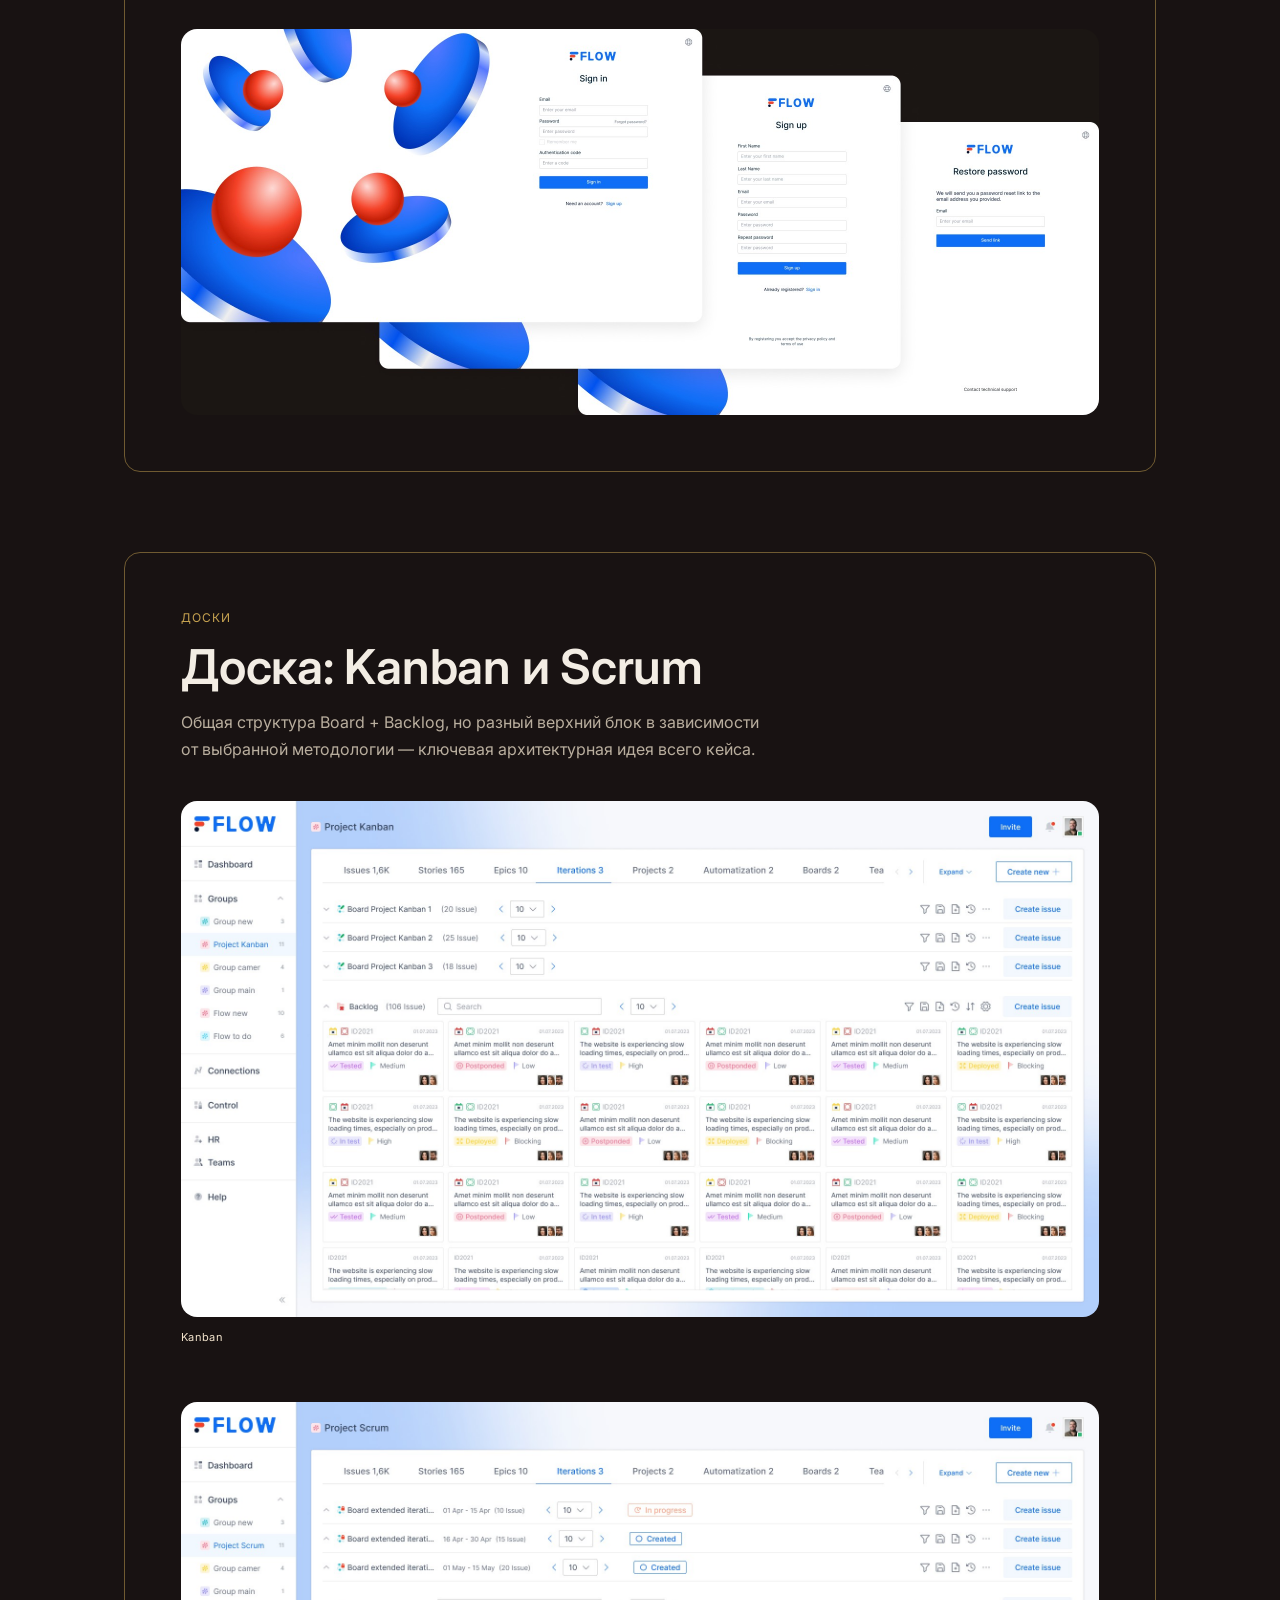
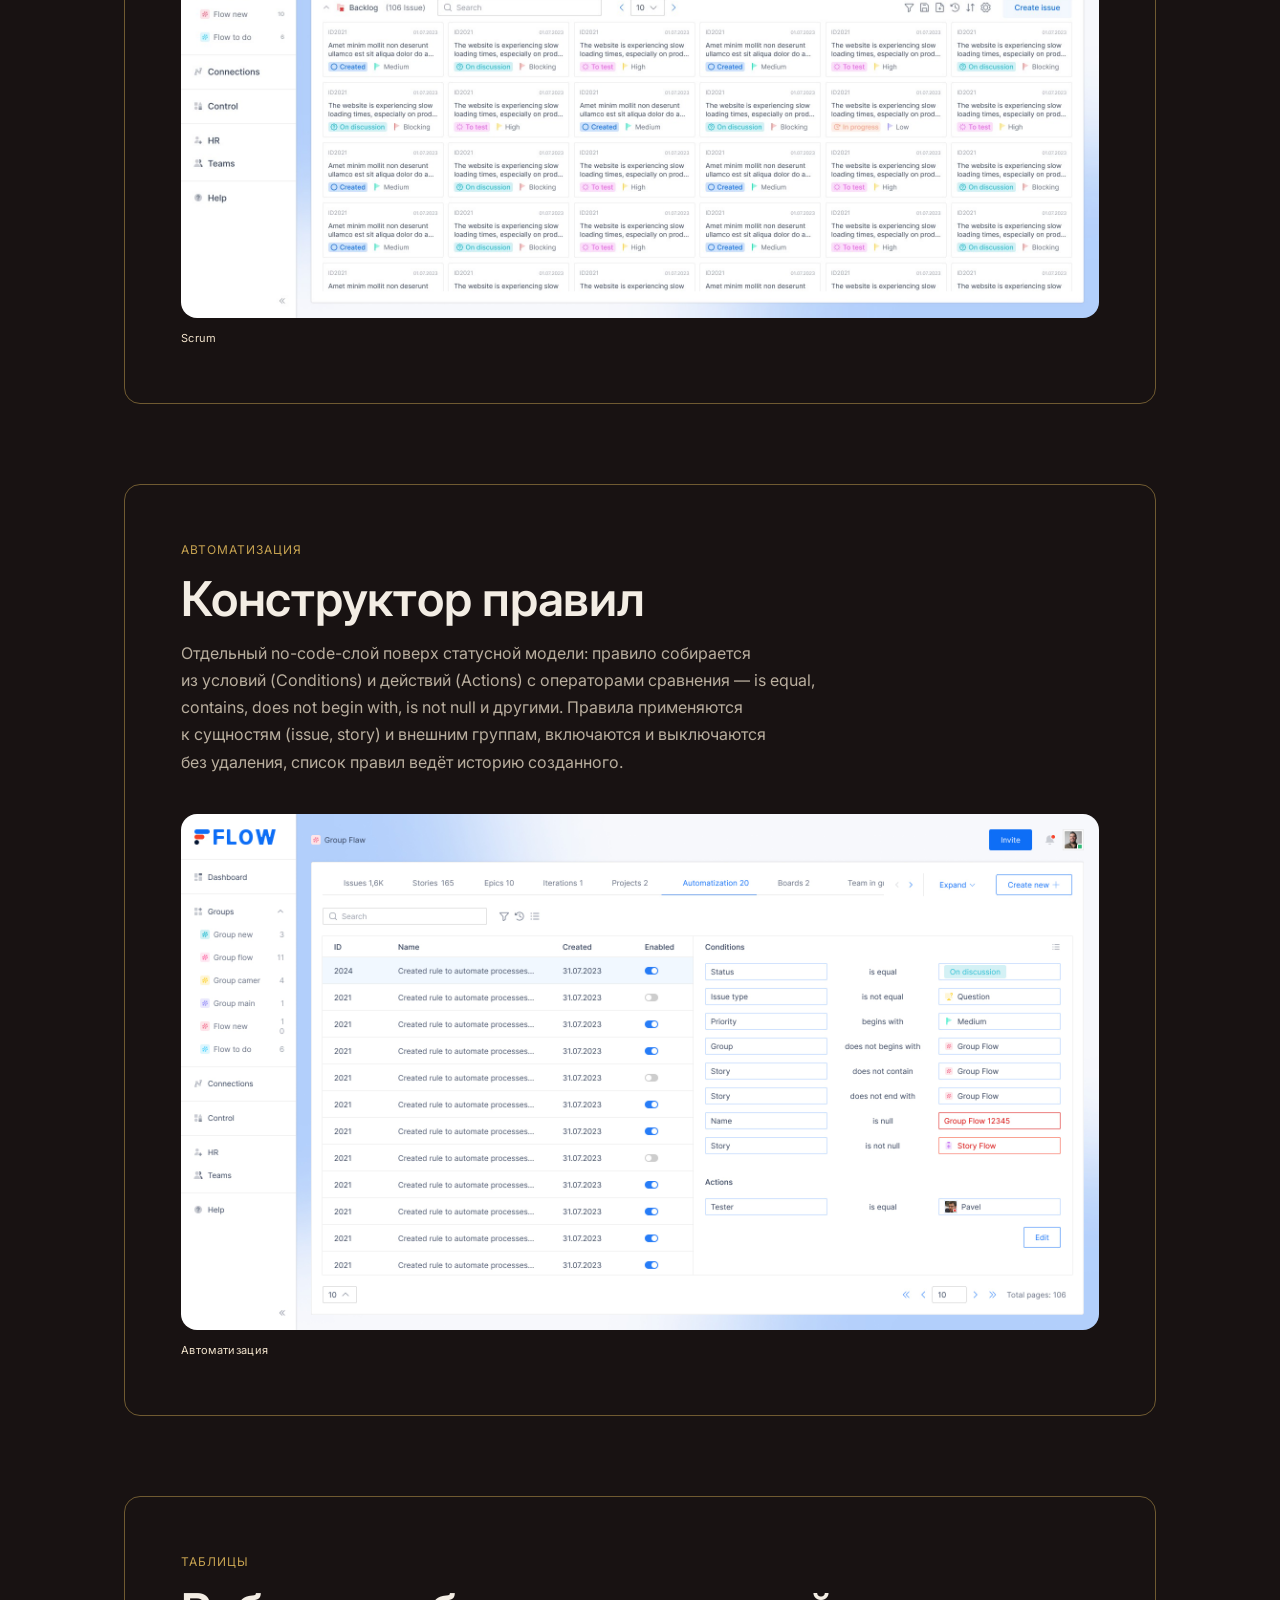
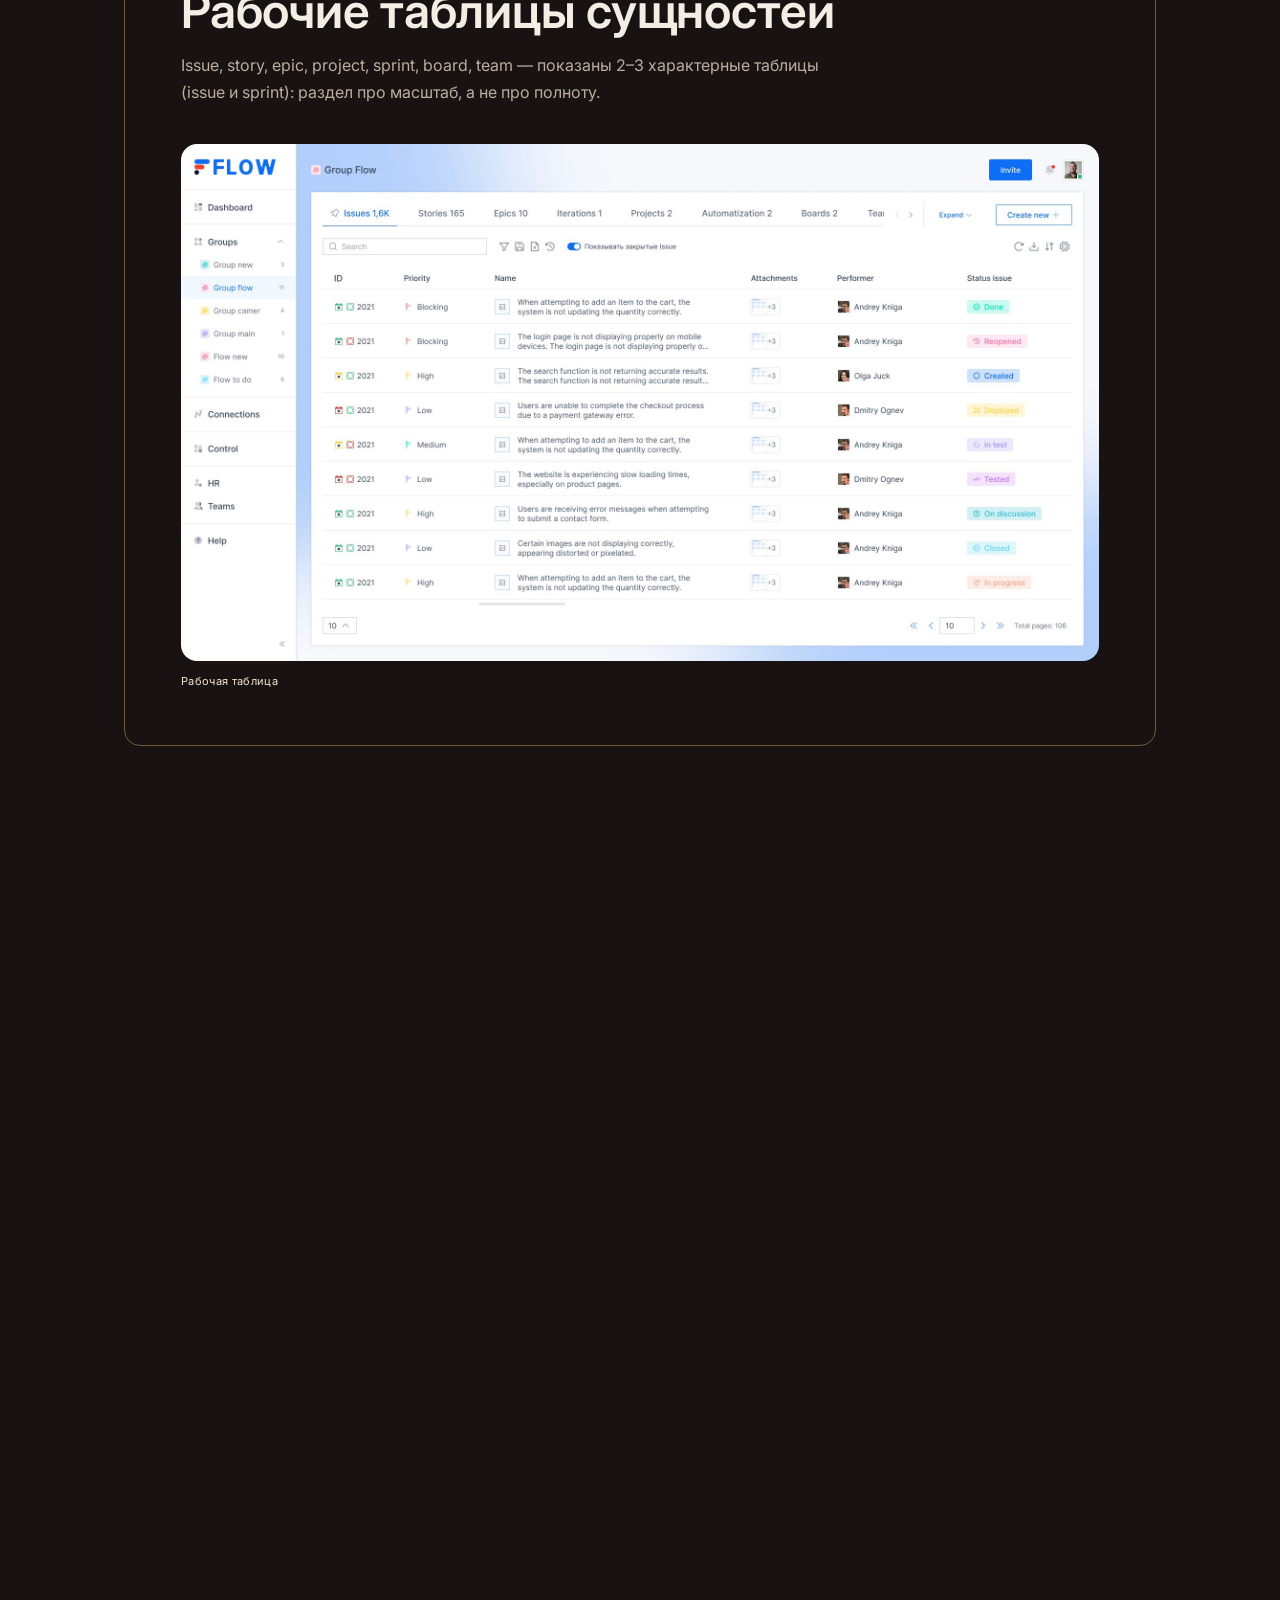
==== commit 97255760: "Add files via upload" ====
--- a/flaw.html
+++ b/flaw.html
@@ -228,7 +228,7 @@
 </div>
 <footer>
 <div class="wrap">
-<h2>Готова присоединиться к сильной команде!<br/><span class="word-ellipse ellipse-svyazhites"><b>Свяжитесь</b><svg width="274" height="87" viewBox="0 0 274 87" fill="none" xmlns="http://www.w3.org/2000/svg"><path d="M134.797 1.35444C172.445 -0.17267 206.693 3.3124 231.622 10.3086C244.091 13.8083 254.172 18.1706 261.175 23.18C268.189 28.1963 271.976 33.7534 272.215 39.6357C272.453 45.5157 269.223 51.0933 262.796 56.2567C256.368 61.4202 246.867 66.0609 234.905 70.0352C210.993 77.9797 177.503 83.1781 139.835 84.7061C102.168 86.234 67.5567 83.7984 42.2679 77.8472C29.6168 74.87 19.3638 71.0279 12.2347 66.4085C5.0982 61.7844 1.25056 56.4941 1.01296 50.6365C0.774466 44.7536 4.09544 38.9084 10.6715 33.3412C17.2387 27.7814 26.9224 22.6173 39.0574 18.1196C63.3167 9.12825 97.1496 2.88157 134.797 1.35444Z" stroke="url(#paint0_linear_6170_7429)" stroke-width="2"/><defs><linearGradient id="paint0_linear_6170_7429" x1="0.013275" y1="50.6775" x2="273.214" y2="39.5956" gradientUnits="userSpaceOnUse"><stop stop-color="#F3EDE4"/><stop offset="0.548077" stop-color="#C09D4E"/></linearGradient></defs></svg></span> со мной<img class="avatar-badge" src="assets/decor/avatar-badge.svg" alt=""> удобным способом<img class="message-icon" src="assets/decor/message-icon.svg" alt=""></h2>
+<h2>Готова присоединиться к сильной команде!<br/><span class="word-ellipse ellipse-svyazhites"><b>Свяжитесь</b><svg width="274" height="87" viewBox="0 0 274 87" fill="none" xmlns="http://www.w3.org/2000/svg"><path d="M134.797 1.35444C172.445 -0.17267 206.693 3.3124 231.622 10.3086C244.091 13.8083 254.172 18.1706 261.175 23.18C268.189 28.1963 271.976 33.7534 272.215 39.6357C272.453 45.5157 269.223 51.0933 262.796 56.2567C256.368 61.4202 246.867 66.0609 234.905 70.0352C210.993 77.9797 177.503 83.1781 139.835 84.7061C102.168 86.234 67.5567 83.7984 42.2679 77.8472C29.6168 74.87 19.3638 71.0279 12.2347 66.4085C5.0982 61.7844 1.25056 56.4941 1.01296 50.6365C0.774466 44.7536 4.09544 38.9084 10.6715 33.3412C17.2387 27.7814 26.9224 22.6173 39.0574 18.1196C63.3167 9.12825 97.1496 2.88157 134.797 1.35444Z" stroke="url(#paint0_linear_6170_7429)" stroke-width="2"/><defs><linearGradient id="paint0_linear_6170_7429" x1="0.013275" y1="50.6775" x2="273.214" y2="39.5956" gradientUnits="userSpaceOnUse"><stop stop-color="#F3EDE4"/><stop offset="0.548077" stop-color="#C09D4E"/></linearGradient></defs></svg></span> со мной<img class="avatar-badge" src="assets/decor/avatar-badge.svg" alt=""> удобным способом<img class="message-icon" src="assets/decor/message-icon.svg" alt=""></h2>
 <div class="flinks">
 <a href="https://t.me/holubevaaksana" rel="noopener" target="_blank">telegram</a><a href="mailto:3733260@gmail.com" class="email-copy">email</a><a href="https://www.instagram.com/o.golubeva.designer/" rel="noopener" target="_blank">instagram</a><a href="https://drive.google.com/file/d/1Tp7GR92xKcT-lRftsW4J7q3wKh2T5zn_/view?usp=drive_link" target="_blank" rel="noopener">резюме</a>
 </div>
--- a/styles.css
+++ b/styles.css
@@ -60,13 +60,17 @@
   .hero-plate.vfs-hero .case-intro-text{margin-top:150px;}
 }
 .fb-logo-wrap{position:absolute;top:0;right:0;z-index:3;}
-.fb-logo-wrap img{width:100px;height:100px;max-width:100px;border-radius:16px;object-fit:cover;display:block;}
-@media(max-width:900px){.fb-logo-wrap{position:static;top:auto;right:auto;z-index:auto;}}
+.case-intro-logo.fb-logo-wrap img{width:100px;height:100px;max-width:100px;border-radius:16px;object-fit:cover;display:block;}
+@media(max-width:900px){.fb-logo-wrap{position:static;top:auto;right:auto;z-index:2;}}
 .case-intro-text{max-width:600px;}
 .fb-cloud{position:absolute;pointer-events:none;}
 .fb-cloud-1{top:66px;right:88px;width:372px;height:210px;object-fit:contain;z-index:2;}
 .fb-cloud-2{top:36px;right:-251px;width:391px;height:391px;object-fit:contain;z-index:1;}
-@media(max-width:900px){.fb-cloud{display:none;}}
+@media(max-width:900px){
+  .fb-cloud{display:block;z-index:1;}
+  .fb-cloud-1{top:6px;right:auto;left:50%;transform:translateX(-62%);width:190px;height:auto;}
+  .fb-cloud-2{top:-8px;right:auto;left:50%;transform:translateX(-32%);width:180px;height:auto;}
+}
 
 .case-tiles{display:flex;flex-direction:column;gap:60px;margin-top:2px;}
 @media(max-width:760px){.case-tiles{grid-template-columns:1fr;}}
@@ -105,7 +109,7 @@
 .pill{font-family:var(--mono);font-size:12px;letter-spacing:.03em;color:var(--text-dim);border:1px solid var(--rule);padding:8px 16px;border-radius:100px;}
 .tags .pill{font-weight:600;color:var(--text);}
 h1.hero-h{font-family:var(--serif);font-weight:500;font-size:42px;line-height:1.43;letter-spacing:-.005em;max-width:760px;color:var(--text);}
-@media(max-width:640px){h1.hero-h{font-size:32px;}}
+@media(max-width:640px){h1.hero-h{font-size:26px;}}
 h1.hero-h .grad-text{color:#352C18;}
 h1.hero-h .grad-text b{font-weight:600;}
 .word-ellipse{position:relative;display:inline-block;}
@@ -113,8 +117,9 @@
 .ellipse-produmanoy svg{transform:translate(-50%,-50%) scaleX(.9);}
 .ellipse-svyazhites svg{transform:translate(-54%,-46%);}
 @media(max-width:640px){
-  .word-ellipse svg{transform:translate(-50%,-50%) scale(.76);}
-  .ellipse-produmanoy svg{transform:translate(-50%,-50%) scale(.76) scaleX(.9);}
+  .word-ellipse svg{transform:translate(-50%,-50%) scale(.62);}
+  .ellipse-produmanoy svg{transform:translate(-50%,-50%) scale(.62) scaleX(.9);}
+  .ellipse-svyazhites svg{transform:translate(-54%,-46%) scale(.52);}
 }
 .avatar-badge{width:1em;height:1em;vertical-align:-.18em;margin:0 8px;border-radius:50%;}
 .message-icon{width:1em;height:1em;vertical-align:-.15em;margin-left:6px;}
@@ -161,9 +166,9 @@
 .case-intro-text{flex:1 1 560px;max-width:640px;}
 .case-title{font-family:var(--serif);font-weight:700;font-size:var(--case-title-size);color:var(--case-title-color);line-height:1.12;letter-spacing:-.01em;}
 .case-desc{font-family:var(--sans);font-weight:500;font-size:var(--case-desc-size);color:var(--case-desc-color);line-height:1.65;margin-top:22px;max-width:480px;}
-.case-intro-logo{flex:0 0 260px;display:flex;justify-content:center;}
+.case-intro-logo{flex:0 1 auto;max-width:260px;display:flex;justify-content:center;align-items:center;}
 .case-intro-logo img{width:100%;max-width:260px;height:auto;}
-.flow-logo-wrap{flex:0 0 214px;}
+.flow-logo-wrap{max-width:214px;}
 .flow-logo-wrap img{max-width:214px;}
 
 .case-red-content{position:relative;z-index:2;margin-top:56px;min-height:760px;}
@@ -185,7 +190,7 @@
 .case-card p b{font-weight:700;font-size:var(--case-card-label-size);color:var(--case-card-label-color);}
 
 @media(max-width:900px){
-  .case-intro-grid{flex-direction:column-reverse;gap:36px;text-align:center;}
+  .case-intro-grid{flex-direction:column-reverse;gap:36px;text-align:center;align-items:center;}
   .case-intro-text{max-width:100%;}
   .case-desc{margin-left:auto;margin-right:auto;}
   .case-title{font-size:34px;}
@@ -368,7 +373,7 @@
 /* ---- FOOTER ---- */
 footer{margin-top:140px;border-top:1px solid var(--rule);padding:90px 0 50px;text-align:center;}
 @media(max-width:640px){footer{margin-top:56px;padding:48px 0 40px;}}
-footer h2{font-family:var(--serif);font-weight:600;font-size:clamp(28px,4vw,42px);line-height:1.4;}
+footer h2{font-family:var(--serif);font-weight:600;font-size:clamp(22px,4vw,42px);line-height:1.4;}
 footer h2 b{color:var(--gold);}
 footer .flinks{display:flex;justify-content:center;gap:26px;margin-top:34px;font-family:var(--mono);font-size:16px;color:var(--text-dim);}
 footer .flinks a{border-bottom:1px solid var(--rule);padding-bottom:3px;transition:.25s;}
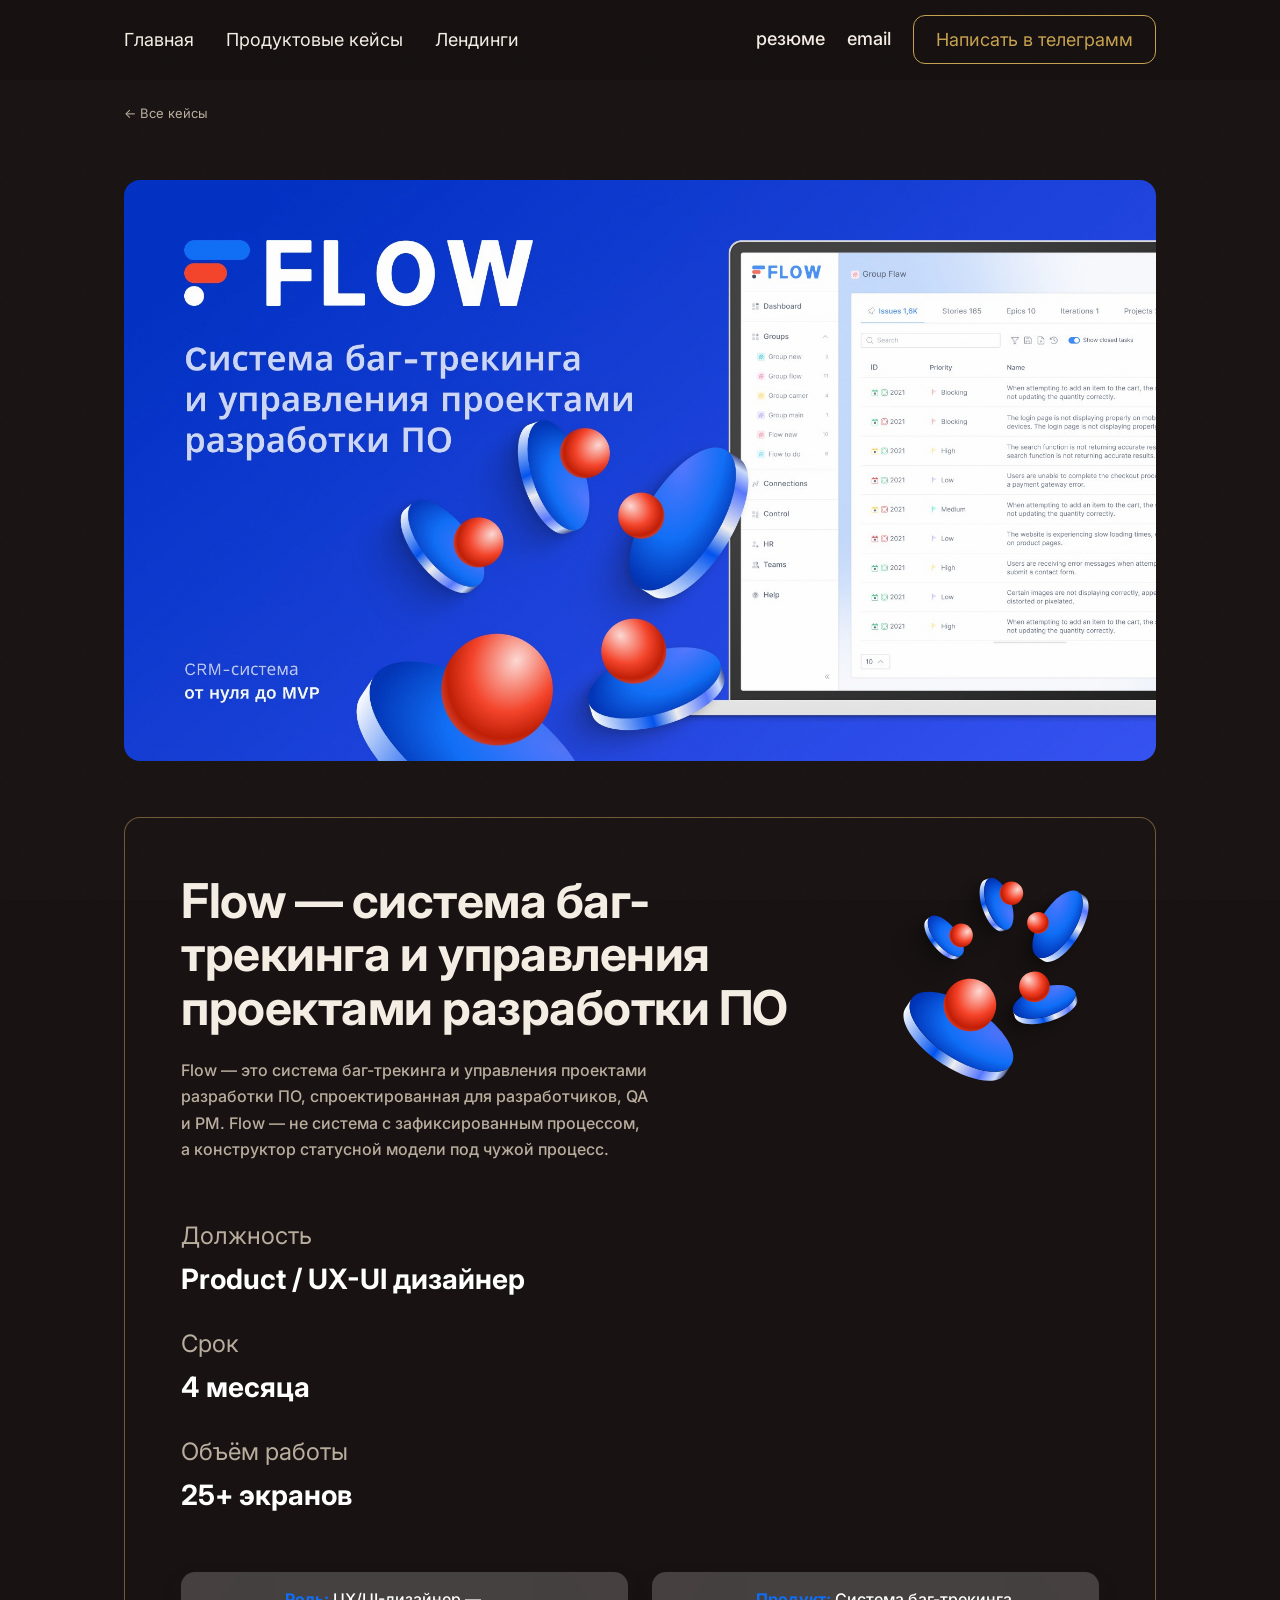
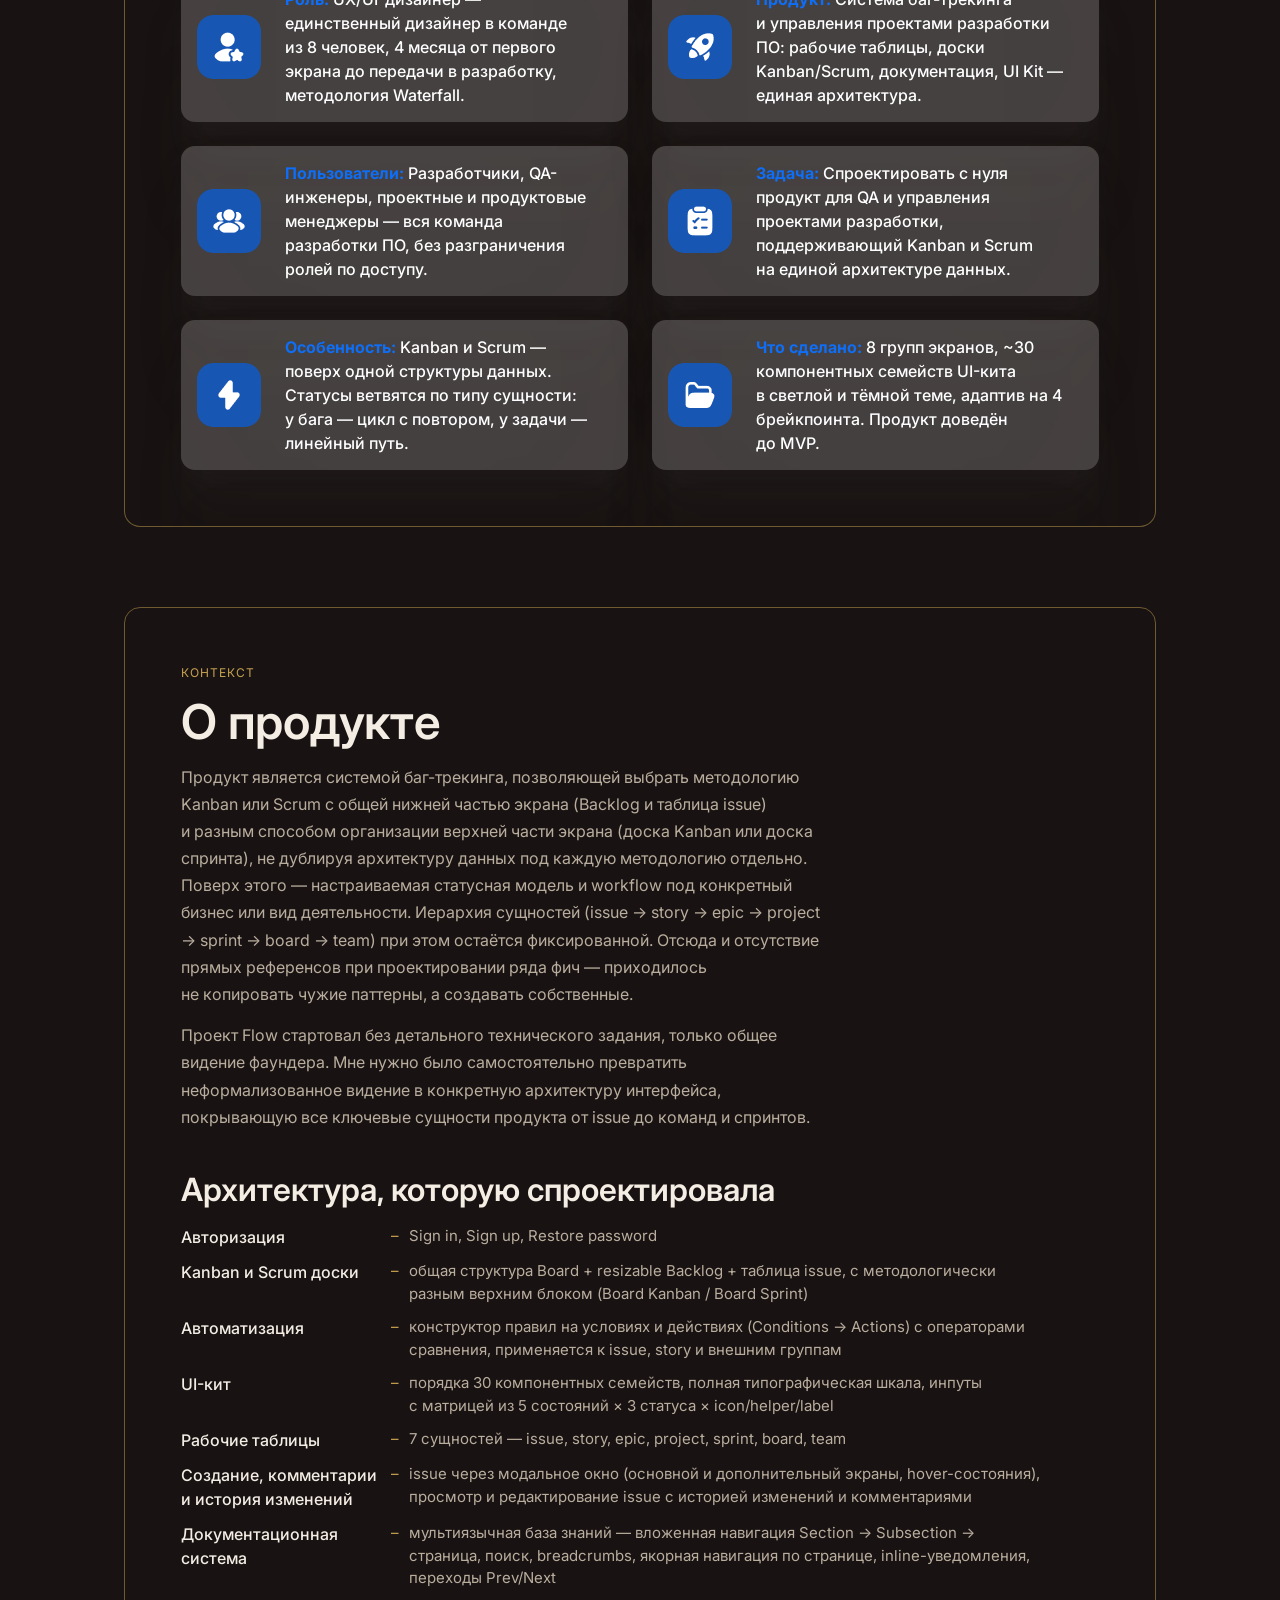
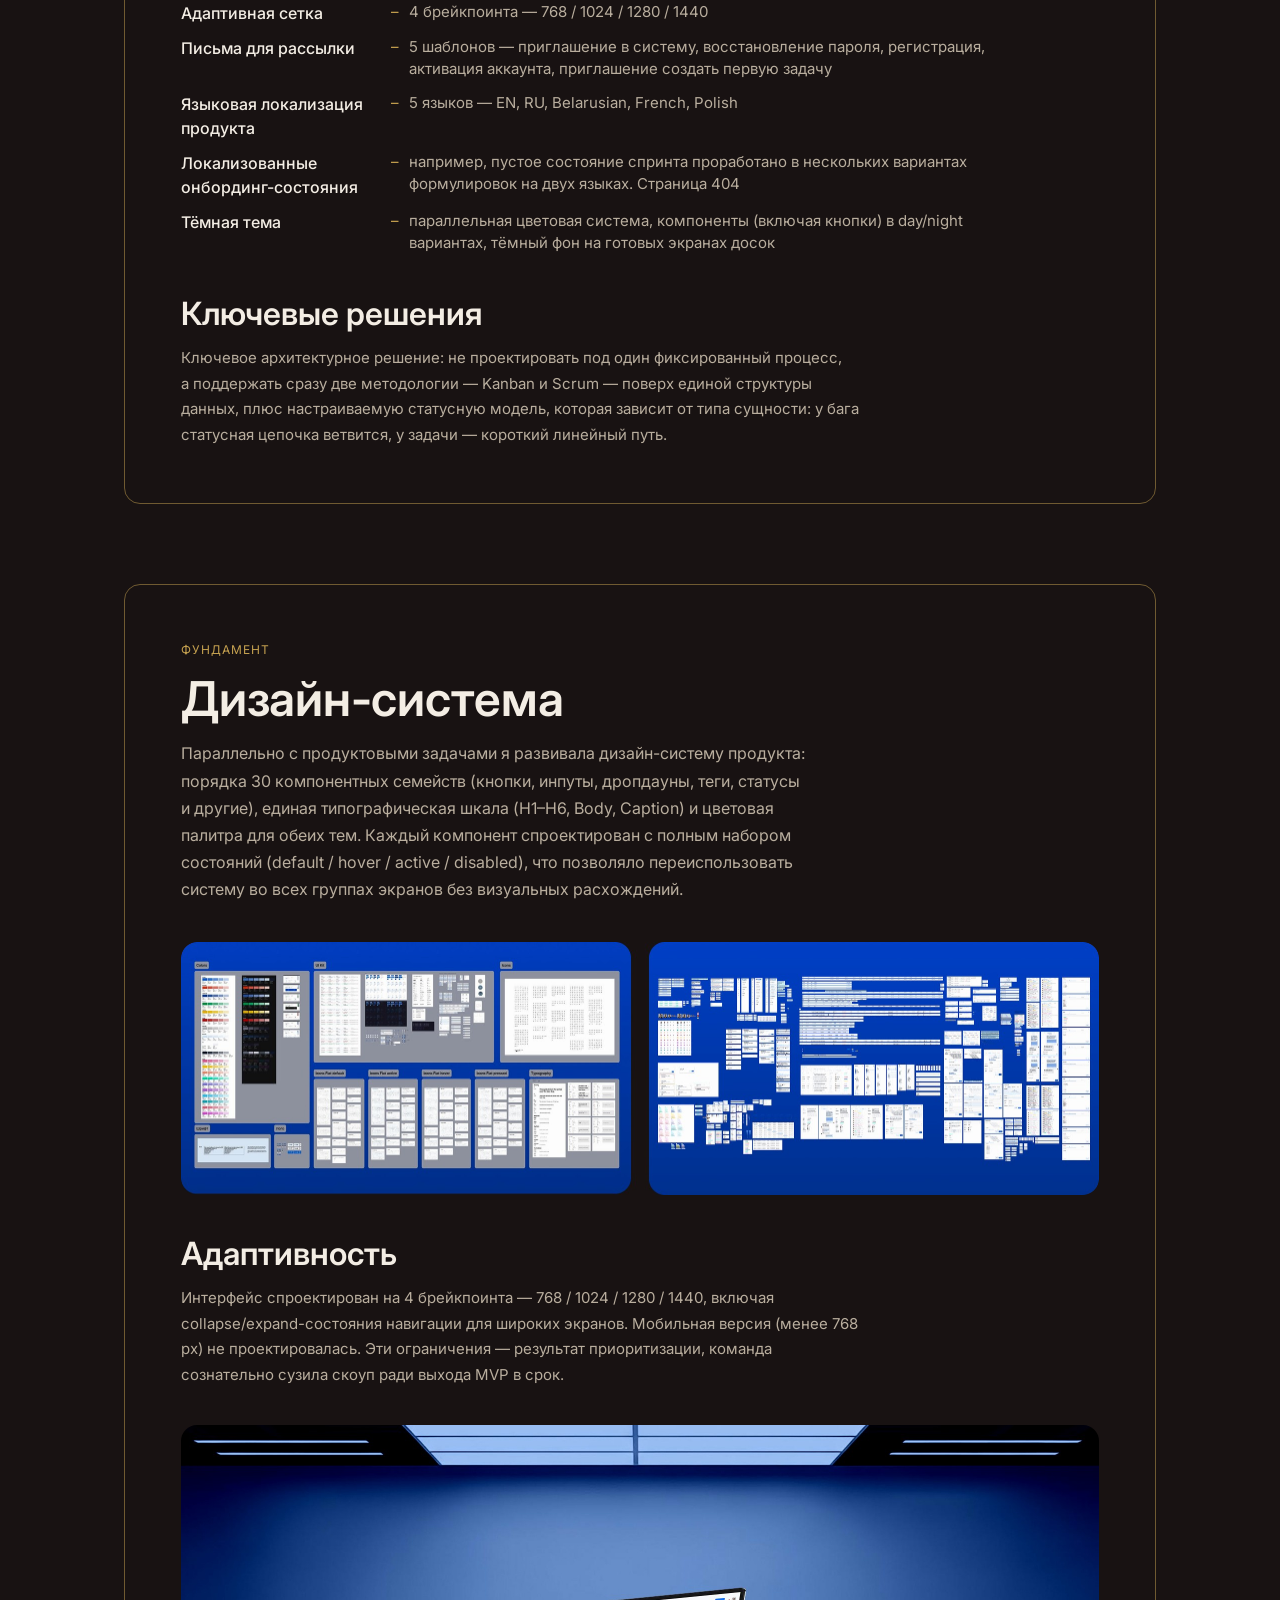
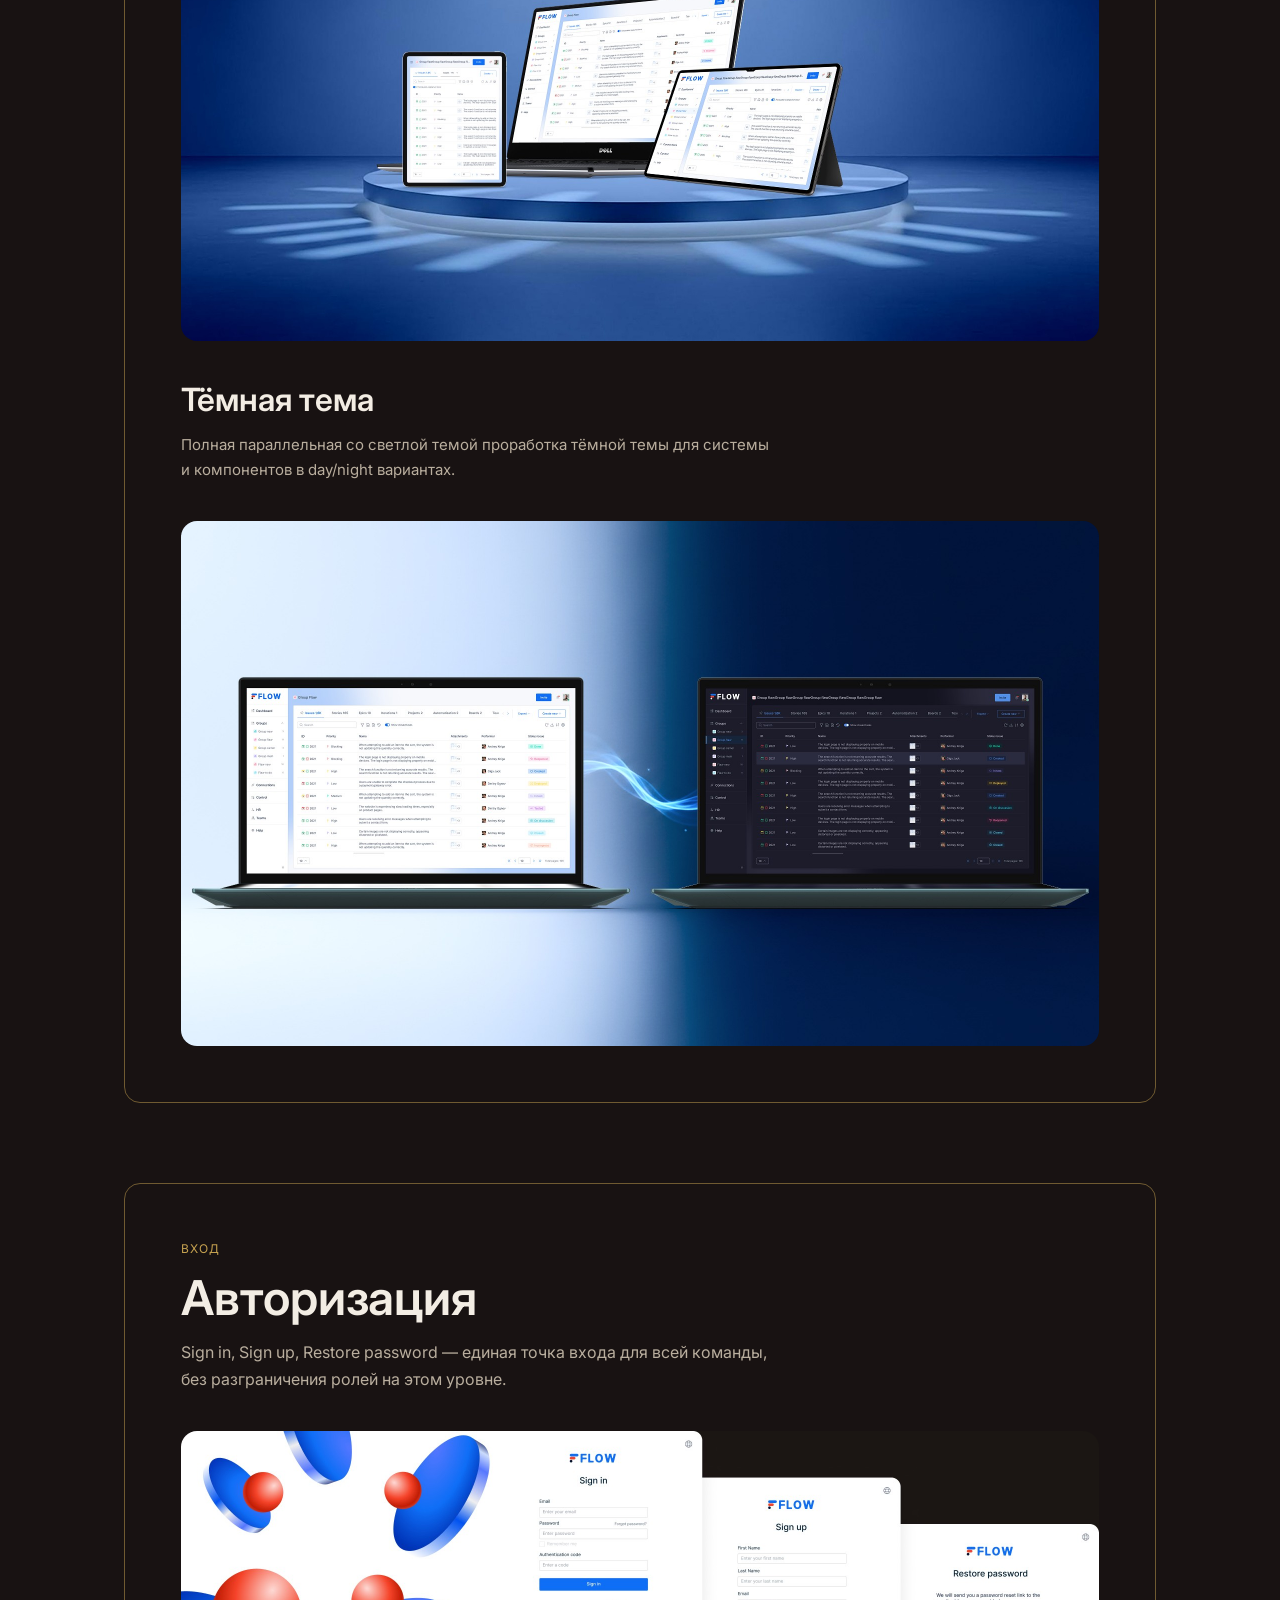
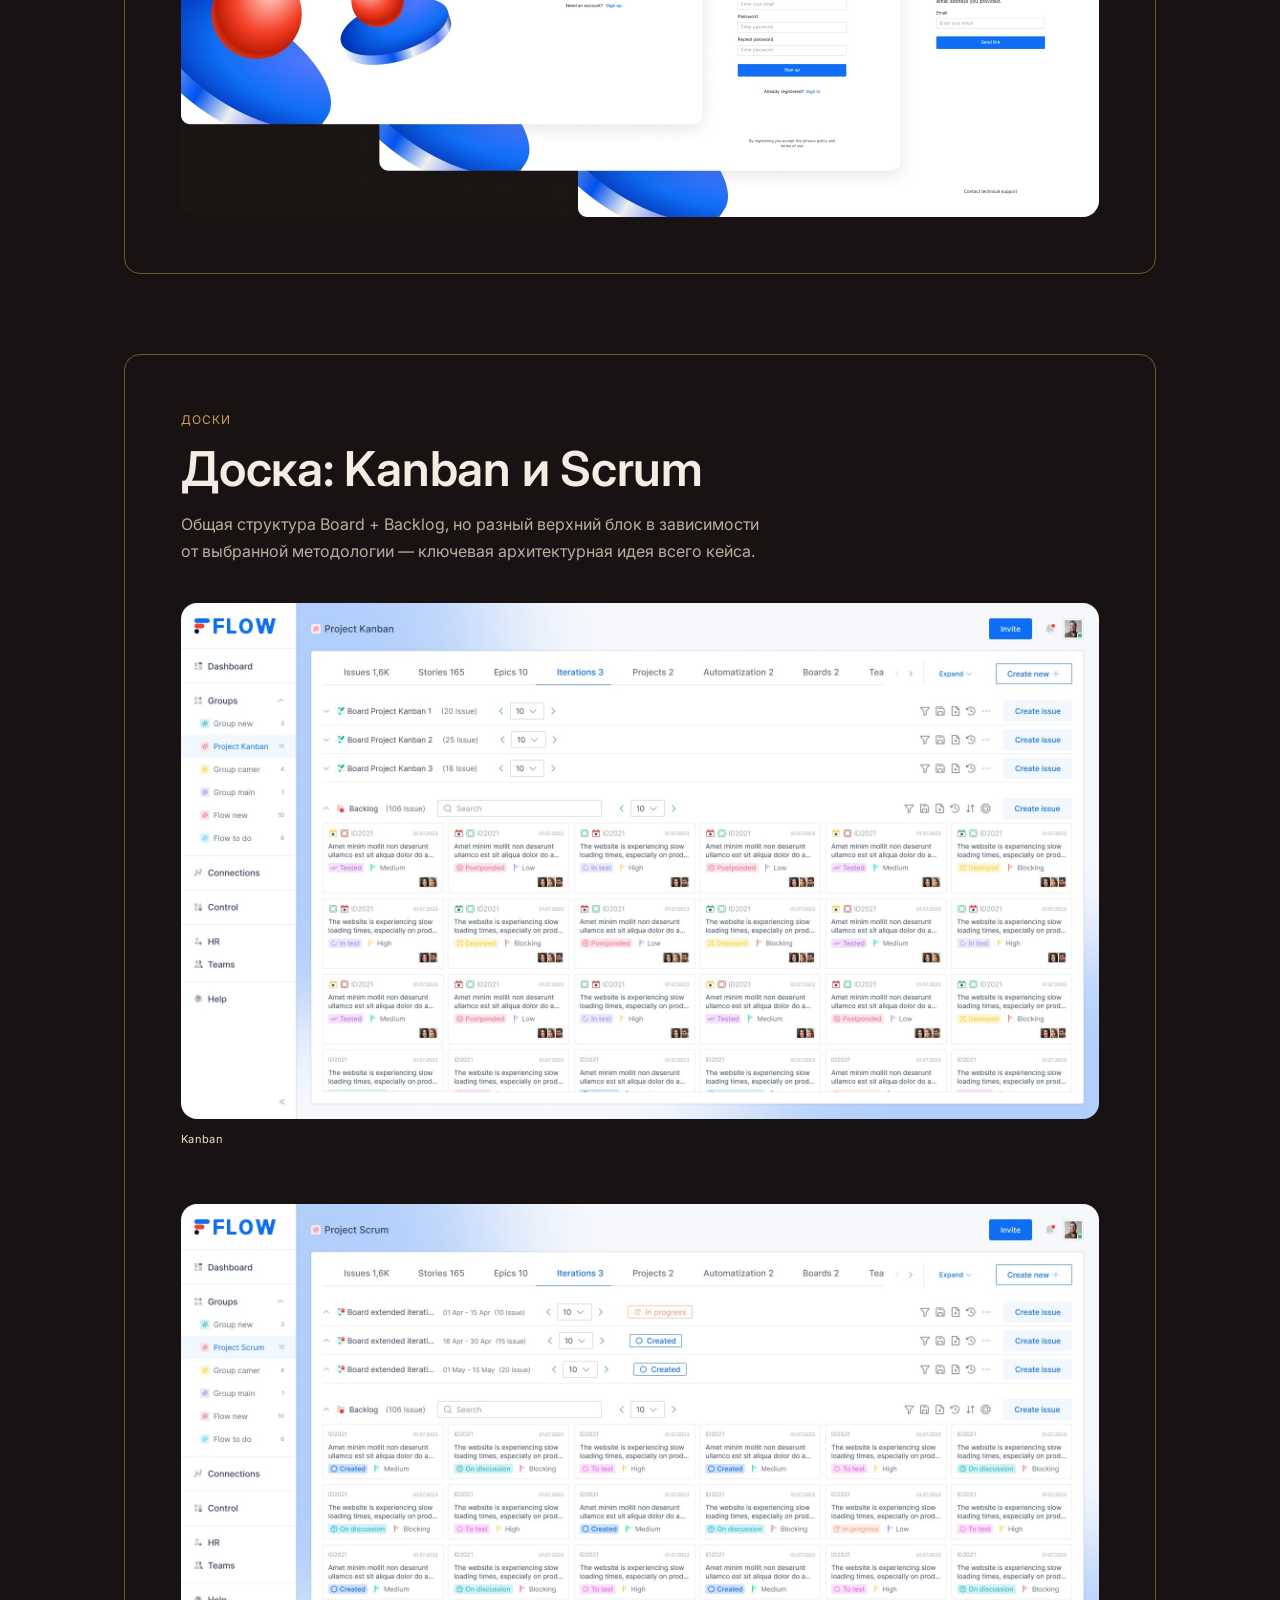
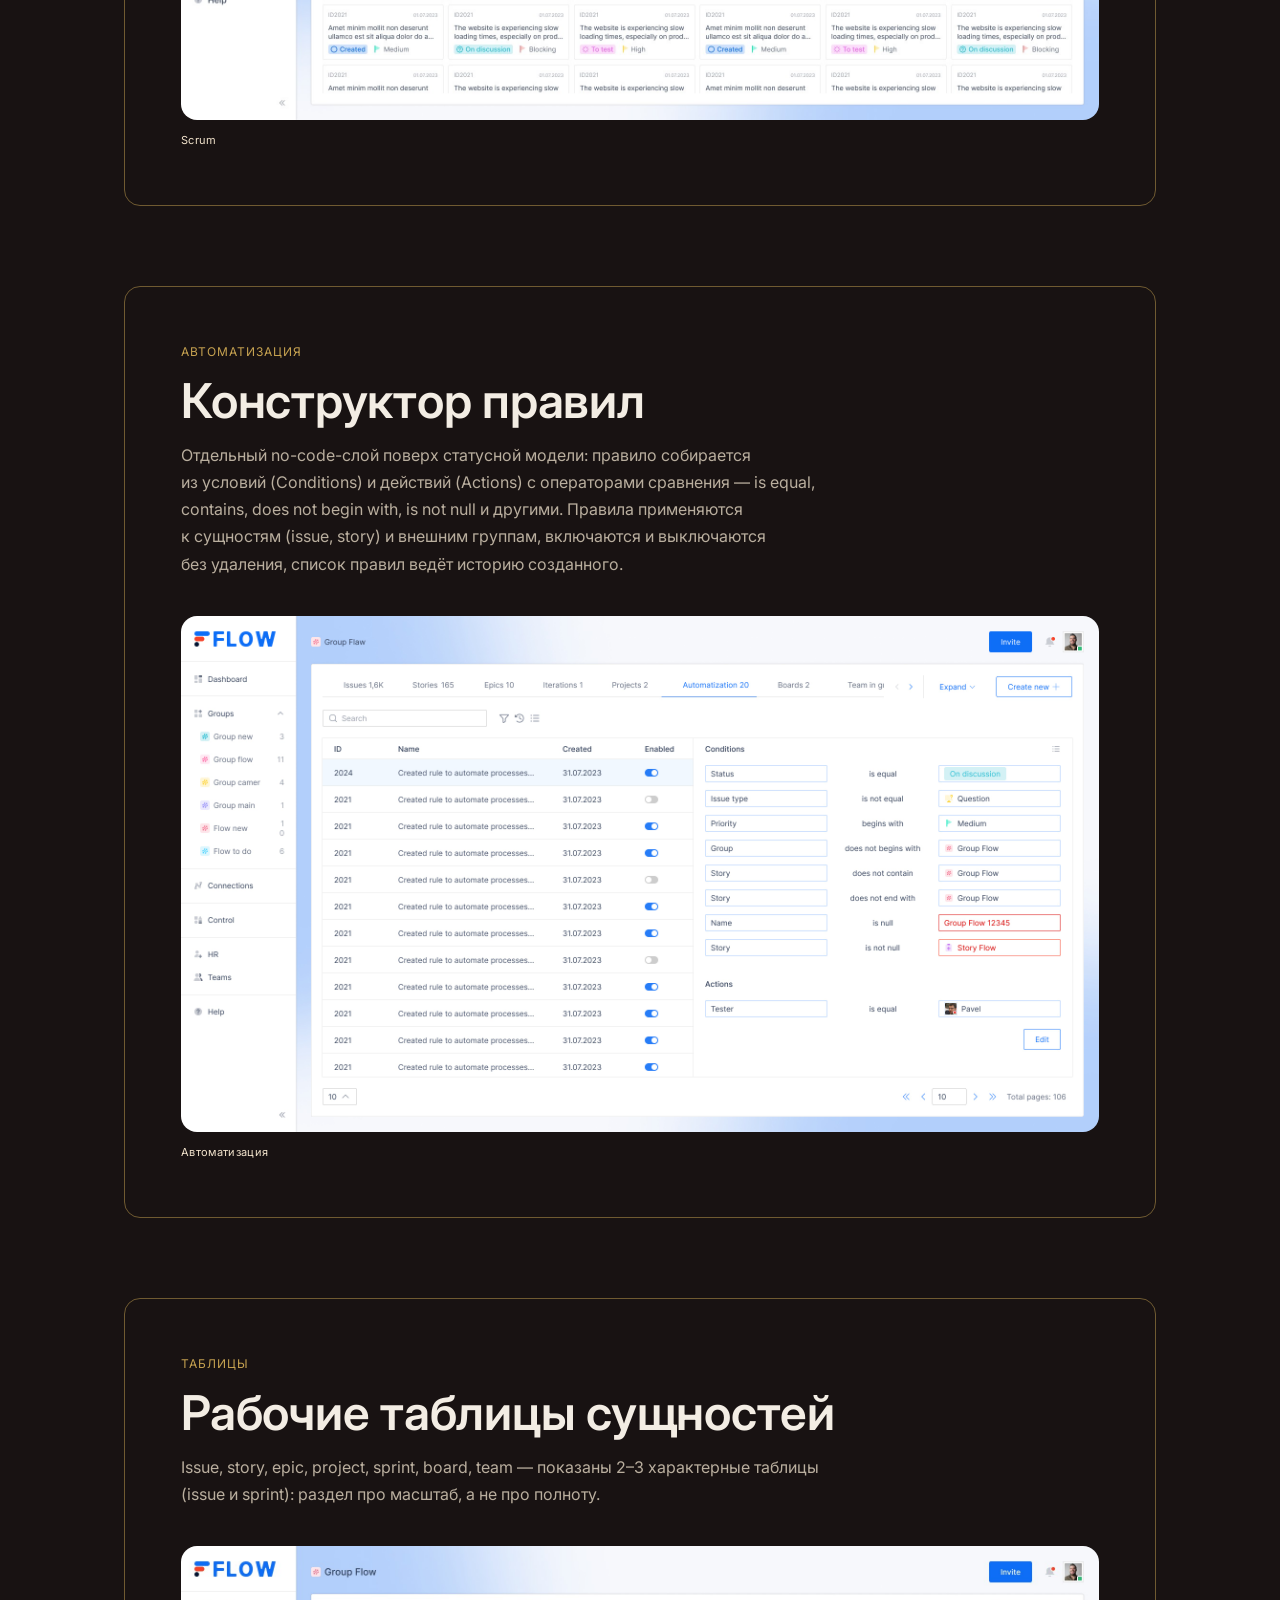
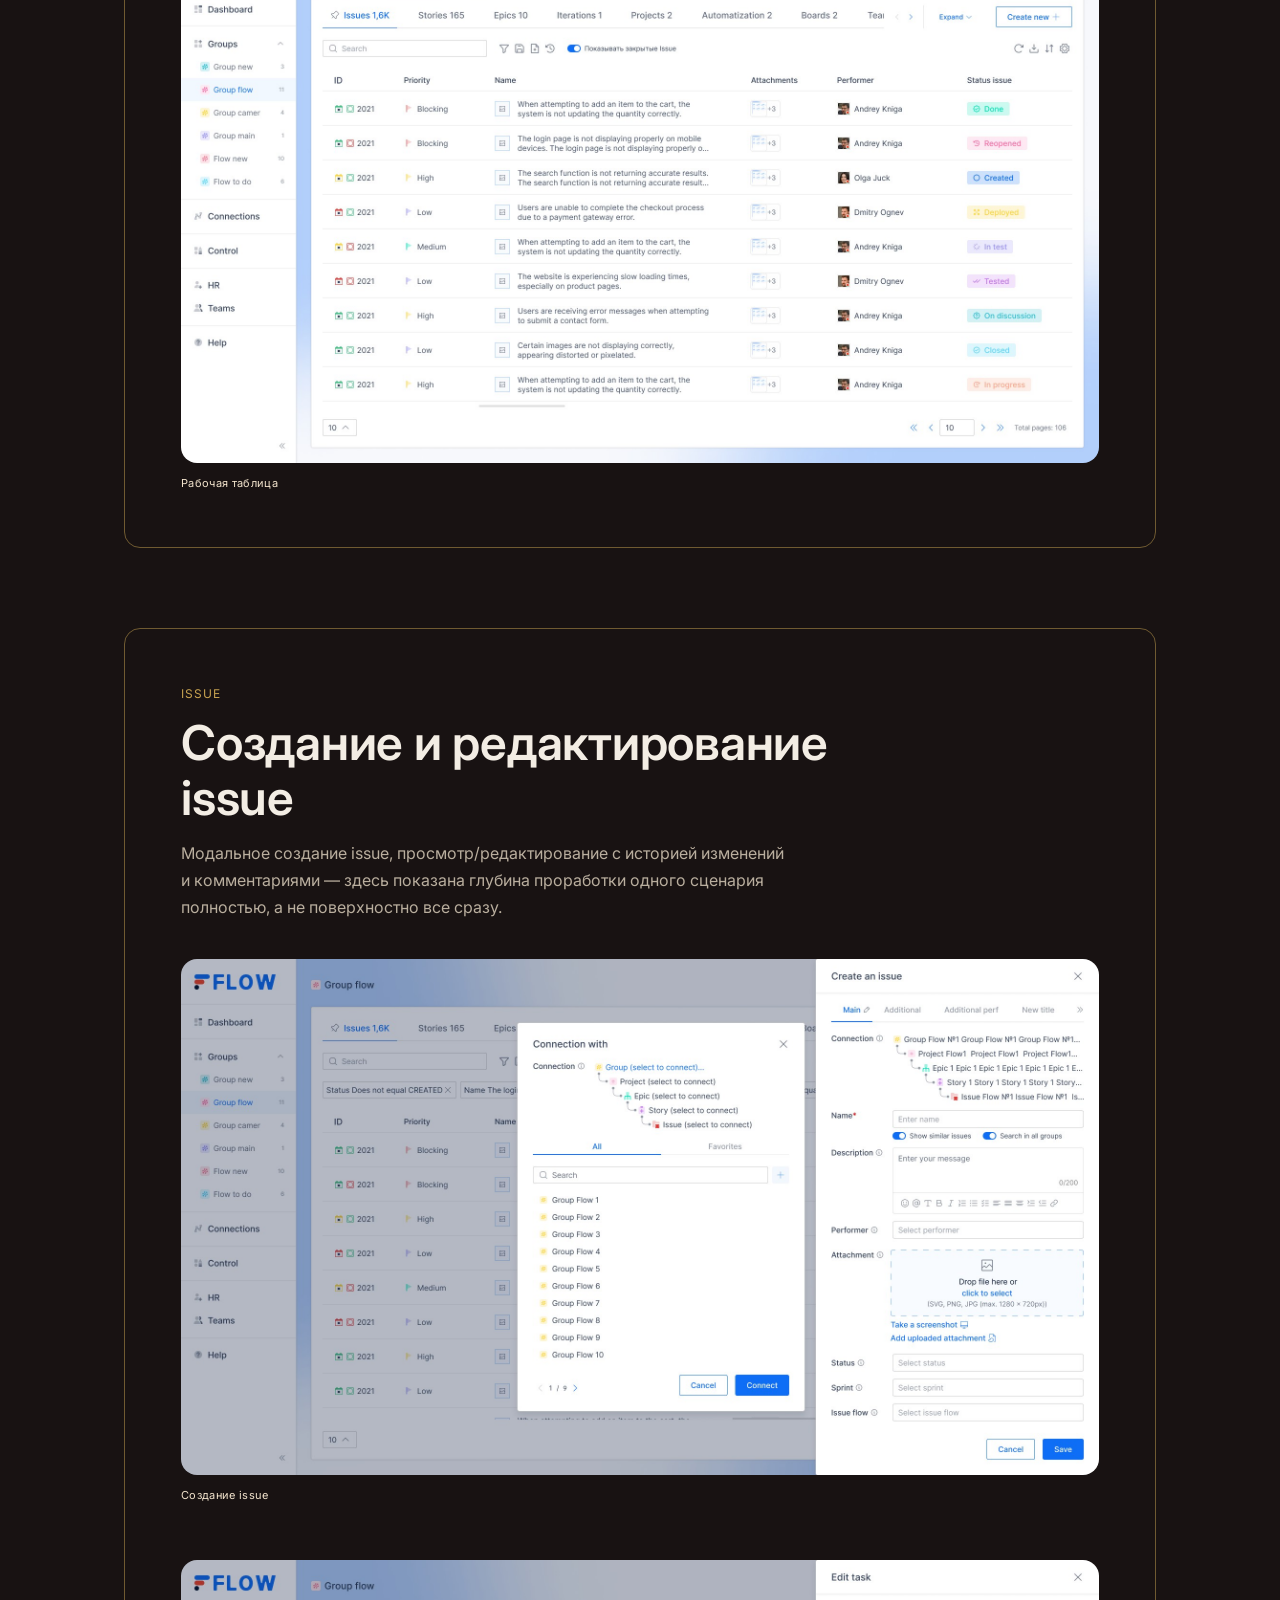
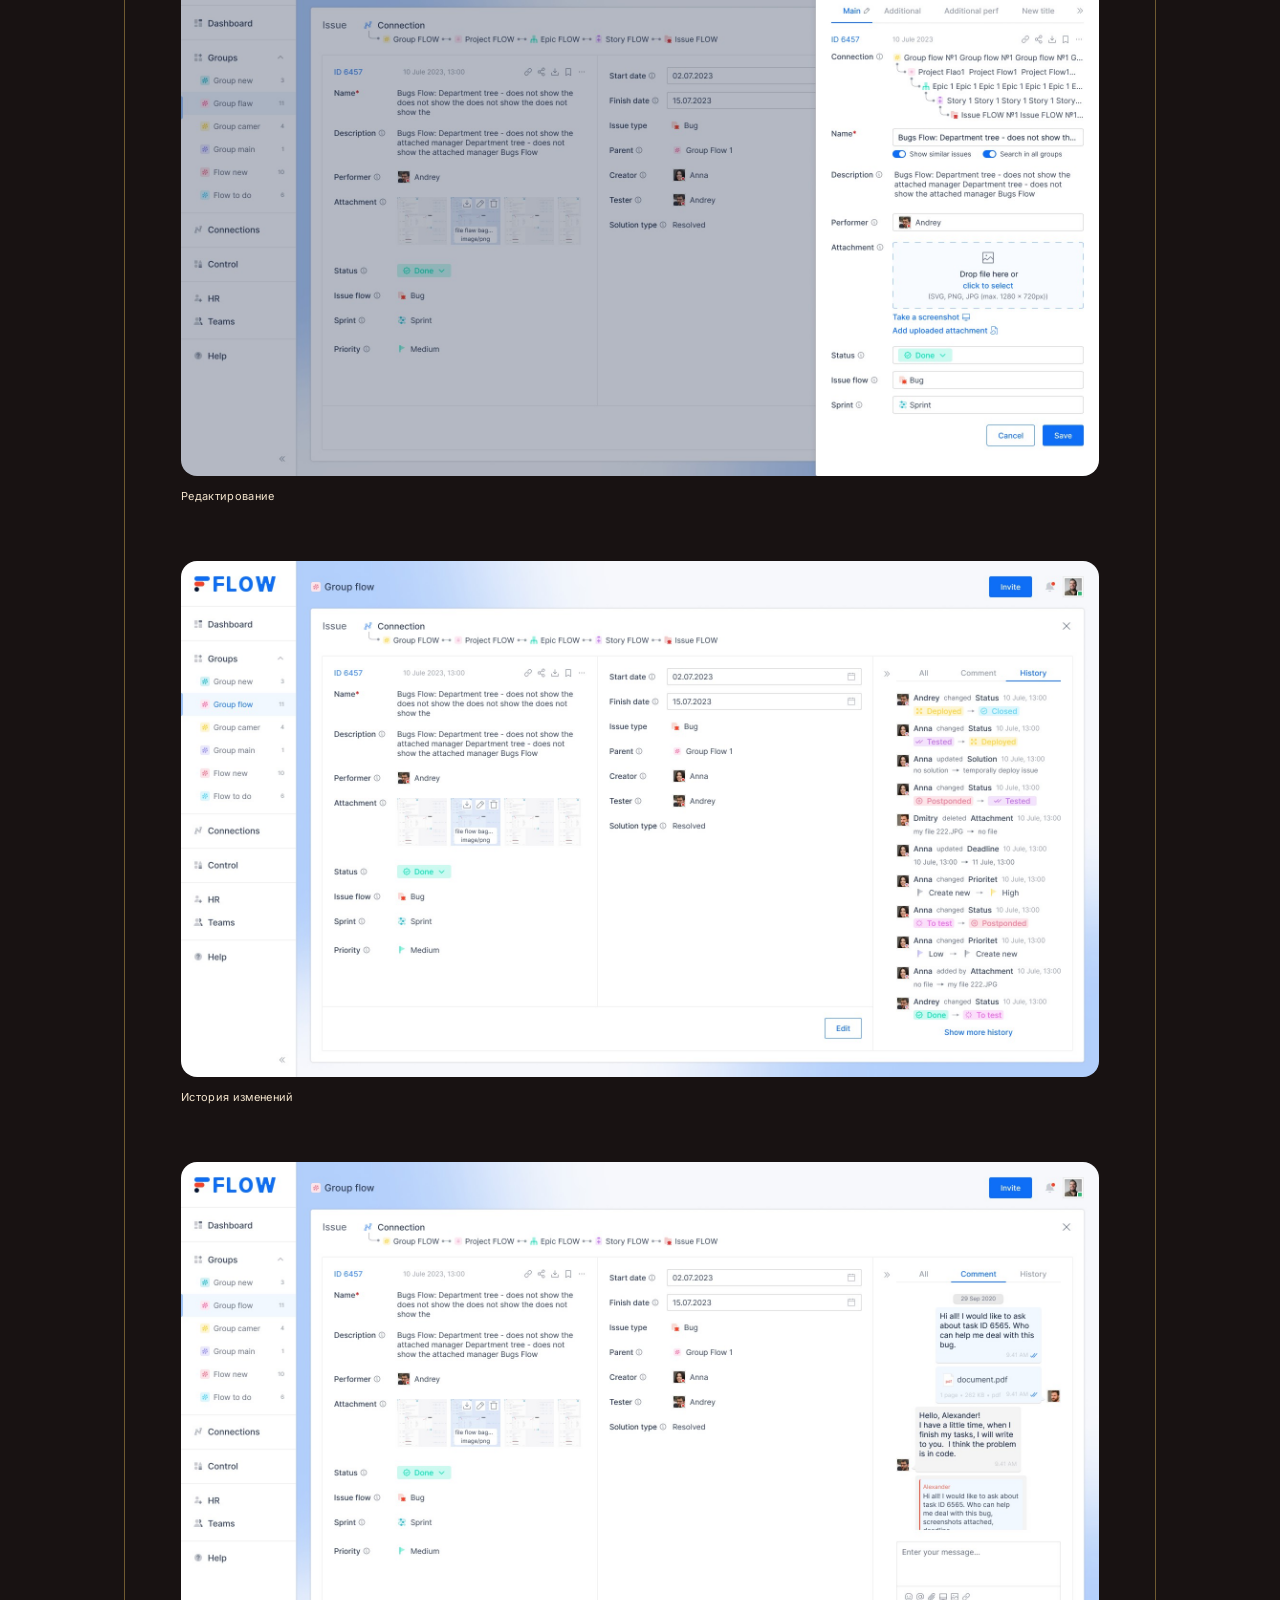
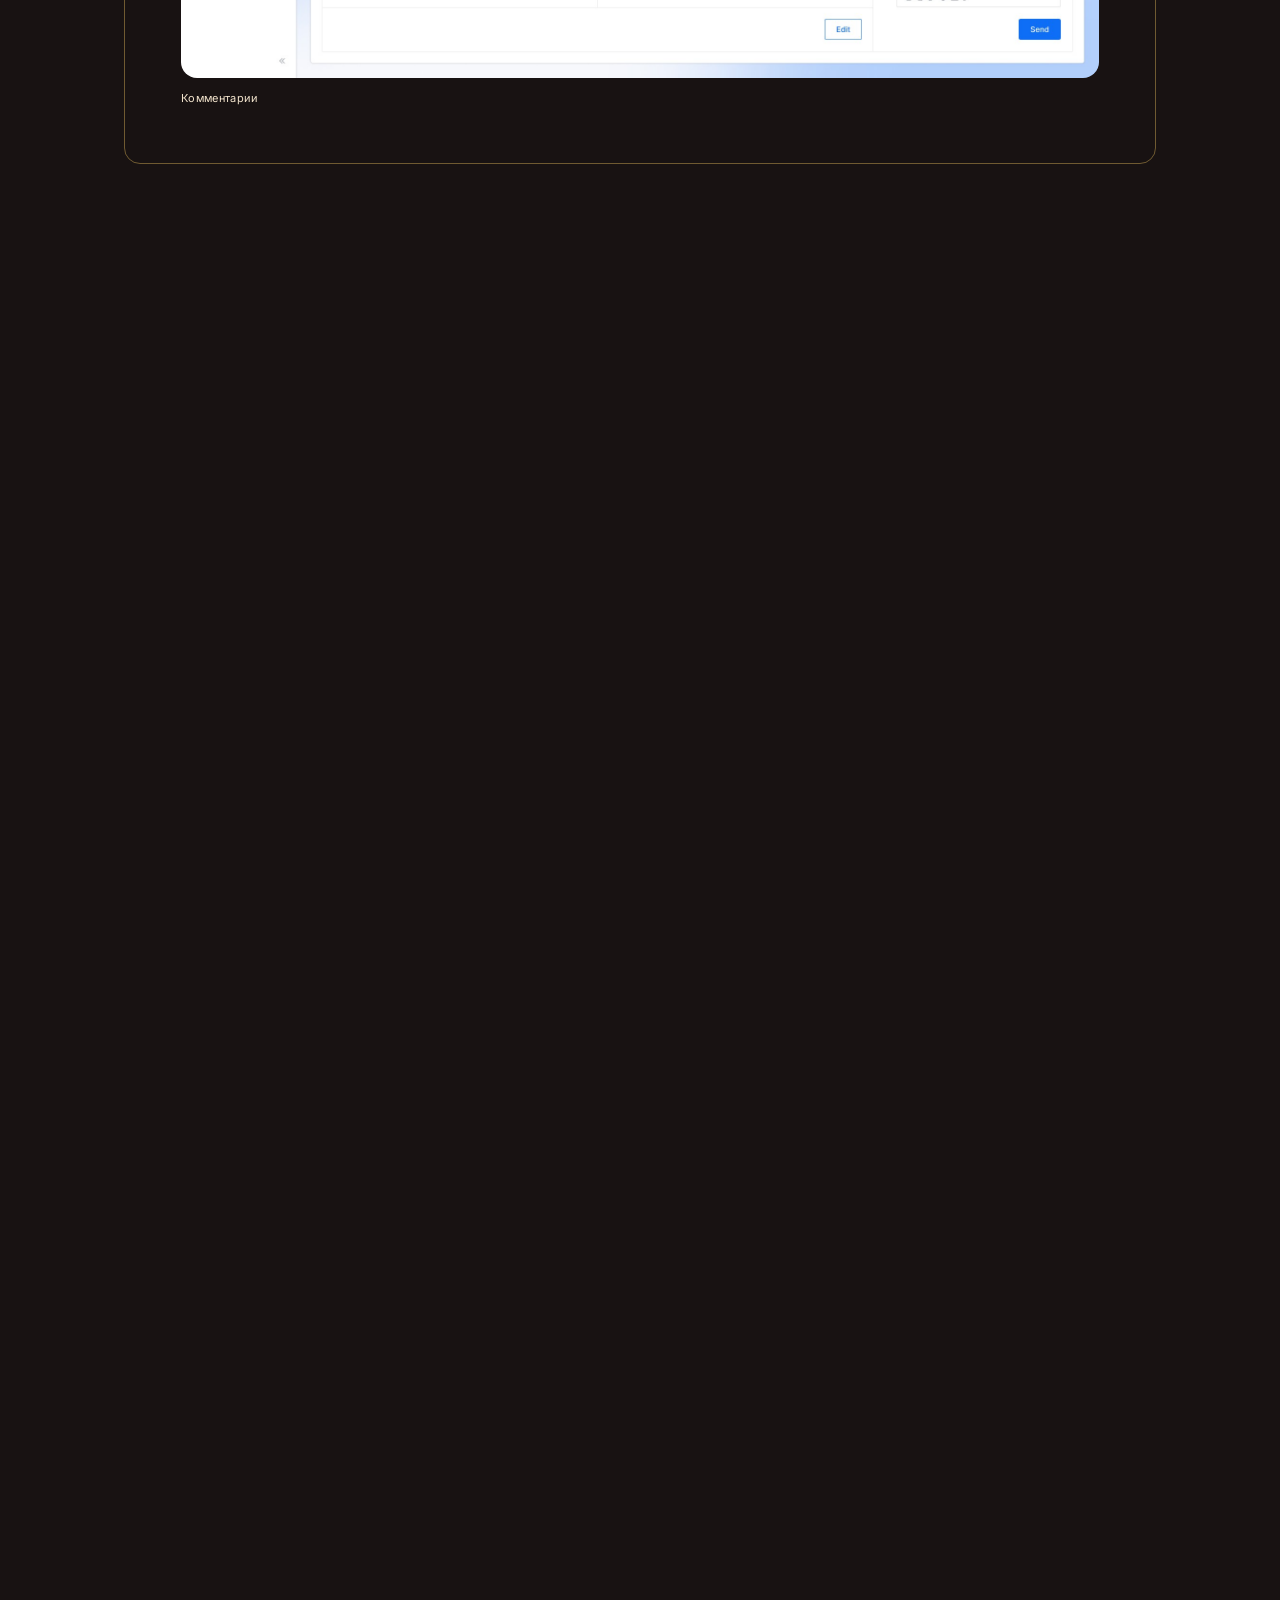
==== commit 72aeec01: "Add files via upload" ====
--- a/flaw.html
+++ b/flaw.html
@@ -6,6 +6,18 @@
 <meta content="width=device-width, initial-scale=1.0" name="viewport"/>
 <title>Flow — система баг-трекинга и управления проектами | Оксана Голубева</title>
 <meta content="Кейс: Flow — система баг-трекинга и управления проектами разработки ПО. Product/UX-UI дизайн Оксаны Голубевой." name="description"/>
+<meta property="og:type" content="article"/>
+<meta property="og:site_name" content="Оксана Голубева — Product / UX/UI Designer"/>
+<meta property="og:title" content="Flow — система баг-трекинга и управления проектами | Оксана Голубева"/>
+<meta property="og:description" content="Кейс: Flow — система баг-трекинга и управления проектами разработки ПО. Product/UX-UI дизайн Оксаны Голубевой."/>
+<meta property="og:url" content="https://oksanagolubeva.ru/flaw.html"/>
+<meta property="og:image" content="https://oksanagolubeva.ru/assets/og/flaw.jpg"/>
+<meta property="og:image:width" content="1200"/>
+<meta property="og:image:height" content="630"/>
+<meta name="twitter:card" content="summary_large_image"/>
+<meta name="twitter:title" content="Flow — система баг-трекинга и управления проектами | Оксана Голубева"/>
+<meta name="twitter:description" content="Кейс: Flow — система баг-трекинга и управления проектами разработки ПО. Product/UX-UI дизайн Оксаны Голубевой."/>
+<meta name="twitter:image" content="https://oksanagolubeva.ru/assets/og/flaw.jpg"/>
 <link href="https://fonts.googleapis.com" rel="preconnect"/>
 <link crossorigin="" href="https://fonts.gstatic.com" rel="preconnect"/>
 <link href="https://fonts.googleapis.com/css2?family=Inter:wght@400;500;600;700&amp;display=swap" rel="stylesheet"/>
@@ -18,6 +30,16 @@
 <body>
 <header>
 <div class="wrap inner">
+<a class="header-avatar" href="index.html" aria-label="Главная"><img alt="" src="assets/decor/avatar-badge.svg"/></a>
+<button aria-expanded="false" aria-label="Открыть меню" class="burger-btn" id="burgerBtn" type="button"><span></span><span></span><span></span></button>
+<a class="nav-tg-btn mobile-tg-btn" href="https://t.me/holubevaaksana" rel="noopener" target="_blank">Написать в телеграм</a>
+<nav class="mobile-menu" id="mobileMenu">
+<a href="index.html">Главная</a>
+<a href="index.html#cases">Продуктовые кейсы</a>
+<a href="index.html#lendings">Лендинги</a>
+<a href="https://drive.google.com/file/d/1Tp7GR92xKcT-lRftsW4J7q3wKh2T5zn_/view?usp=drive_link" rel="noopener" target="_blank">резюме</a>
+<a class="email-copy" href="mailto:3733260@gmail.com">email</a>
+</nav>
 <nav class="nav-primary">
 <a href="index.html">Главная</a>
 <a href="index.html#cases">Продуктовые кейсы</a>
--- a/styles.css
+++ b/styles.css
@@ -11,7 +11,7 @@
 a{color:inherit;text-decoration:none;}
 ::selection{background:var(--red);color:var(--text);}
 .wrap{max-width:1096px;margin:0 auto;padding:0 32px;}
-@media(max-width:640px){.wrap{padding:0 20px;}}
+@media(max-width:640px){.wrap{padding:0 16px;}}
 
 /* grain texture for depth */
 body::before{
@@ -27,23 +27,44 @@
 header .inner{display:flex;justify-content:space-between;align-items:center;width:100%;}
 .nav-primary{display:flex;align-items:center;gap:32px;}
 .nav-primary a{font-family:var(--sans);font-size:18px;font-weight:400;color:var(--text);transition:color .25s;}
-.nav-primary a:hover{color:var(--gold);}
+@media(hover:hover){.nav-primary a:hover{color:var(--gold);}}
 .nav-secondary{display:flex;align-items:center;gap:22px;}
 .nav-secondary a.nav-text{font-family:var(--sans);font-size:18px;font-weight:500;color:var(--text);position:relative;padding-bottom:2px;transition:color .2s;}
 .nav-secondary a.nav-text::after{content:"";position:absolute;left:0;bottom:0;width:0;height:1px;background:var(--gold);transition:width .3s var(--ease);}
-.nav-secondary a.nav-text:hover{color:var(--text);}
+@media(hover:hover){.nav-secondary a.nav-text:hover{color:var(--text);}}
 .nav-secondary a.nav-text:hover::after{width:100%;}
 .nav-tg-btn{font-family:var(--sans);font-size:18px;color:var(--gold);border:1px solid var(--gold);border-radius:12px;padding:10px 22px;transition:background .25s,color .25s;white-space:nowrap;}
-.nav-tg-btn:hover{background:var(--gold);color:var(--bg);}
+@media(hover:hover){.nav-tg-btn:hover{background:var(--gold);color:var(--bg);}}
 .wordmark{font-family:var(--serif);font-weight:600;font-size:17px;letter-spacing:.01em;color:var(--text);transition:color .2s;}
-.wordmark:hover{color:var(--gold);}
+@media(hover:hover){.wordmark:hover{color:var(--gold);}}
 @media(max-width:900px){.nav-secondary{display:none;}}
 @media(max-width:640px){.nav-primary{display:none;}}
 
+/* ---- MOBILE BURGER MENU ---- */
+.header-avatar,.burger-btn,.mobile-tg-btn,.mobile-menu{display:none;}
+@media(max-width:640px){
+  header{height:64px;}
+  .wrap.inner{position:relative;display:flex;align-items:center;justify-content:space-between;width:100%;}
+  .header-avatar{display:block;width:40px;height:40px;border-radius:50%;overflow:hidden;flex-shrink:0;border:1px solid rgba(198,162,80,.5);}
+  .header-avatar img{width:100%;height:100%;object-fit:cover;display:block;}
+  .mobile-tg-btn{display:inline-flex;align-items:center;font-size:13px;padding:8px 14px;order:2;margin-left:auto;margin-right:10px;}
+  .burger-btn{display:flex;flex-direction:column;justify-content:center;align-items:center;gap:5px;width:36px;height:36px;flex-shrink:0;background:none;border:none;padding:0;cursor:pointer;order:3;}
+  .burger-btn span{display:block;width:22px;height:2px;background:var(--gold);border-radius:2px;transition:transform .3s var(--ease),opacity .3s var(--ease);}
+  .burger-btn.open span:nth-child(1){transform:translateY(7px) rotate(45deg);}
+  .burger-btn.open span:nth-child(2){opacity:0;}
+  .burger-btn.open span:nth-child(3){transform:translateY(-7px) rotate(-45deg);}
+  .mobile-menu{display:flex;flex-direction:column;position:fixed;top:64px;left:0;right:0;background:var(--bg);border-bottom:1px solid rgba(198,162,80,.5);padding:8px 16px 24px;
+    max-height:0;overflow:hidden;opacity:0;transition:max-height .35s var(--ease),opacity .3s var(--ease);z-index:49;}
+  .mobile-menu.open{max-height:70vh;opacity:1;}
+  .mobile-menu a{font-family:var(--sans);font-size:18px;color:var(--text);padding:14px 0;border-bottom:1px solid rgba(243,237,228,.08);}
+  .mobile-menu-divider{border:none;height:1px;background:linear-gradient(90deg,rgba(198,162,80,0),rgba(198,162,80,.7),rgba(198,162,80,0));margin:6px 0;}
+}
+
 /* ---- HERO ---- */
 .hero{min-height:auto;display:flex;flex-direction:column;justify-content:center;padding-top:200px;padding-bottom:140px;position:relative;}
+@media(max-width:640px){.hero{padding-top:96px;padding-bottom:40px;}}
 .back-link{font-family:var(--mono);font-size:13px;color:var(--text-dim);display:inline-flex;align-items:center;gap:6px;transition:color .2s;}
-.back-link:hover{color:var(--gold);}
+@media(hover:hover){.back-link:hover{color:var(--gold);}}
 
 .cover-top-img{width:100%;max-width:1032px;margin:0 auto;display:block;height:auto;border-radius:16px;}
 
@@ -75,30 +96,36 @@
 .case-tiles{display:flex;flex-direction:column;gap:60px;margin-top:2px;}
 @media(max-width:760px){.case-tiles{grid-template-columns:1fr;}}
 .case-tile{position:relative;display:block;overflow:hidden;background-size:cover;background-position:center;background-clip:padding-box;border:1px solid transparent;border-radius:16px;padding-top:56.2%;transition:border-color .3s,transform .3s var(--ease);}
-.case-tile:hover{border-color:#C6A250;transform:translateY(-3px);}
+@media(hover:hover){.case-tile:hover{border-color:#C6A250;transform:translateY(-3px);}}
 .case-tile-content{position:absolute;inset:0;z-index:2;display:flex;flex-direction:column;padding:48px;}
 .case-tile-soon{opacity:.6;}
 .case-tile-logo{height:56px;width:auto;display:block;align-self:flex-start;}
 .case-tile-tag{font-family:var(--mono);font-size:11px;color:var(--gold);text-transform:uppercase;letter-spacing:.08em;}
 .case-tile-title{font-family:var(--sans);font-size:36px;font-weight:700;line-height:1.2;margin-top:32px;max-width:352px;}
-.case-tile-desc{font-family:var(--sans);font-size:16px;line-height:20px;margin-top:24px;max-width:352px;}
+.case-tile-desc{font-family:var(--sans);font-size:16px;font-weight:400;line-height:20px;margin-top:24px;max-width:352px;}
 .case-tile-desc + .case-tile-desc{margin-top:16px;}
 .case-tile-link{font-family:var(--mono);font-size:13px;color:var(--text);margin-top:20px;}
 @media(max-width:640px){
-  .case-tile{padding-top:76%;}
+  .case-tile{height:296px;padding-top:0;}
+  .tile-matreshka{background-image:url(assets/decor/covers-mobile/matreshka.jpg)!important;background-size:398px 296px!important;background-position:left top!important;}
+  .tile-flightbuddy{background-image:url(assets/decor/covers-mobile/flightbuddy.jpg)!important;background-size:398px 296px!important;background-position:left top!important;}
+  .tile-visa{background-image:url(assets/decor/covers-mobile/visa.jpg)!important;background-size:398px 296px!important;background-position:left top!important;}
+  .tile-flaw{background-image:url(assets/decor/covers-mobile/flaw.jpg)!important;background-size:398px 296px!important;background-position:left top!important;}
+  .tile-matreshka .case-tile-logo,.tile-flaw .case-tile-logo{height:32px!important;}
+  .tile-flightbuddy .case-tile-logo,.tile-visa .case-tile-logo{height:42px!important;}
   .case-tile-content{padding:24px;}
-  .case-tile-logo{height:36px;}
-  .case-tile-title{font-size:21px;line-height:1.25;margin-top:14px;max-width:100%;}
-  .case-tile-desc{font-size:13px;line-height:17px;margin-top:10px;max-width:100%;}
-  .case-tile-desc + .case-tile-desc{margin-top:8px;}
-  .case-tile-link{margin-top:12px;font-size:12px;}
-}
+  .case-tile-title{font-size:18px;line-height:1.3;margin-top:12px;max-width:172px;}
+  .case-tile-desc{font-size:12px;line-height:16px;margin-top:8px;max-width:172px;}
+  .case-tile-desc + .case-tile-desc{display:none;}
+  .case-tile-link{margin-top:10px;font-size:12px;}
+}
+
 .hero-glow{position:absolute;top:6%;right:-6%;width:420px;height:420px;border-radius:50%;
   background:radial-gradient(circle, rgba(198,162,80,.35), rgba(198,162,80,0) 70%);filter:blur(10px);pointer-events:none;
   animation:drift 12s ease-in-out infinite;}
 @keyframes drift{0%,100%{transform:translate(0,0) scale(1);}50%{transform:translate(-24px,18px) scale(1.06);}}
 .hero-card{position:relative;max-width:1032px;display:grid;grid-template-columns:352px 1fr;gap:28px;padding:48px;border-radius:16px;background:linear-gradient(180deg,#C09D4E 0%,#2A2214 100%);}
-@media(max-width:820px){.hero-card{grid-template-columns:1fr;}}
+@media(max-width:820px){.hero-card{grid-template-columns:1fr;padding:24px;}}
 .portrait{width:352px;height:100%;min-height:464px;border-radius:16px;overflow:hidden;background:var(--surface);
   opacity:0;transform:translateY(18px) scale(.98);animation:pop .9s var(--ease) .1s forwards;}
 @media(max-width:820px){.portrait{width:100%;height:auto;aspect-ratio:352/464;}}
@@ -110,10 +137,10 @@
 .tags .pill{font-weight:600;color:var(--text);}
 h1.hero-h{font-family:var(--serif);font-weight:500;font-size:42px;line-height:1.43;letter-spacing:-.005em;max-width:760px;color:var(--text);}
 @media(max-width:640px){h1.hero-h{font-size:26px;}}
-h1.hero-h .grad-text{color:#352C18;}
+h1.hero-h .grad-text{color:var(--text);}
 h1.hero-h .grad-text b{font-weight:600;}
 .word-ellipse{position:relative;display:inline-block;}
-.word-ellipse svg{position:absolute;left:50%;top:50%;transform:translate(-50%,-50%);pointer-events:none;overflow:visible;}
+.word-ellipse svg{display:none;position:absolute;left:50%;top:50%;transform:translate(-50%,-50%);pointer-events:none;overflow:visible;}
 .ellipse-produmanoy svg{transform:translate(-50%,-50%) scaleX(.9);}
 .ellipse-svyazhites svg{transform:translate(-54%,-46%);}
 @media(max-width:640px){
@@ -127,7 +154,7 @@
 .srok-label{color:#F3EDE4;}
 .scroll-cue{margin-top:56px;font-family:var(--mono);font-size:11px;color:#B9AE9E;display:inline-flex;align-items:center;gap:8px;transition:color .25s;}
 .hero-card-text .scroll-cue{margin-top:auto;display:none;}
-.scroll-cue:hover{color:var(--gold);}
+@media(hover:hover){.scroll-cue:hover{color:var(--gold);}}
 .scroll-cue::after{content:"↓";animation:bob 1.6s infinite;}
 @keyframes bob{0%,100%{transform:translateY(0);}50%{transform:translateY(6px);}}
 
@@ -161,7 +188,7 @@
   border:1px solid rgba(198,162,80,.5);transition:border-color .35s;
   background:var(--bg);
 }
-.hero-plate:hover{border-color:#C6A250;}
+@media(hover:hover){.hero-plate:hover{border-color:#C6A250;}}
 .case-intro-grid{display:flex;align-items:flex-start;gap:80px;position:relative;z-index:2;}
 .case-intro-text{flex:1 1 560px;max-width:640px;}
 .case-title{font-family:var(--serif);font-weight:700;font-size:var(--case-title-size);color:var(--case-title-color);line-height:1.12;letter-spacing:-.01em;}
@@ -172,14 +199,14 @@
 .flow-logo-wrap img{max-width:214px;}
 
 .case-red-content{position:relative;z-index:2;margin-top:56px;min-height:760px;}
-.case-photo-cutout{position:absolute;top:-56px;bottom:-56px;right:-56px;height:calc(100% + 112px);width:auto;max-width:none;object-fit:cover;object-position:top right;z-index:1;pointer-events:none;}
+.case-photo-cutout{display:none;position:absolute;top:-56px;bottom:-56px;right:-56px;height:calc(100% + 112px);width:auto;max-width:none;object-fit:cover;object-position:top right;z-index:1;pointer-events:none;}
 
 .case-stats{display:flex;flex-direction:column;gap:26px;position:relative;z-index:2;}
 .stat-label{display:block;font-family:var(--sans);font-weight:400;font-size:var(--case-stat-label-size);color:var(--case-stat-label-color);}
 .stat-value{display:block;font-family:var(--sans);font-weight:700;font-size:var(--case-stat-value-size);color:var(--case-stat-value-color);margin-top:4px;}
 
-.case-cards{display:flex;flex-direction:column;gap:24px;margin-top:56px;position:relative;z-index:2;}
-.case-card{background:rgba(255,255,255,.2);backdrop-filter:blur(200px);-webkit-backdrop-filter:blur(200px);border-radius:14px;padding:16px 32px 16px 16px;display:flex;align-items:center;gap:24px;width:597px;max-width:100%;height:96px;box-sizing:border-box;overflow:hidden;
+.case-cards{display:grid;grid-template-columns:1fr 1fr;grid-auto-rows:150px;gap:24px;margin-top:56px;position:relative;z-index:2;}
+.case-card{background:rgba(255,255,255,.2);backdrop-filter:blur(200px);-webkit-backdrop-filter:blur(200px);border-radius:14px;padding:16px 32px 16px 16px;display:flex;align-items:center;gap:24px;width:100%;max-width:100%;height:100%;box-sizing:border-box;
   box-shadow:
     0px 175px 70px 0px rgba(71,69,67,.01),
     0px 99px 59px 0px rgba(71,69,67,.05),
@@ -191,13 +218,13 @@
 
 @media(max-width:900px){
   .case-intro-grid{flex-direction:column-reverse;gap:36px;text-align:center;align-items:center;}
-  .case-intro-text{max-width:100%;}
+  .case-intro-text{max-width:100%;flex:0 1 auto;}
   .case-desc{margin-left:auto;margin-right:auto;}
   .case-title{font-size:34px;}
   .hero-plate{padding:28px;}
   .case-photo-cutout{display:none;}
   .case-card{width:100%;height:auto;}
-  .case-cards{margin-top:32px;}
+  .case-cards{margin-top:32px;grid-template-columns:1fr;grid-auto-rows:auto;}
   .case-red-content{min-height:auto;margin-top:32px;}
 }
 .cover-card{
@@ -209,7 +236,7 @@
   display:flex;flex-direction:column;justify-content:flex-end;padding:52px;
   transition:border-color .4s;
 }
-.cover-card:hover{border-color:var(--gold-dim);}
+@media(hover:hover){.cover-card:hover{border-color:var(--gold-dim);}}
 .cover-eyebrow{font-family:var(--mono);font-size:12px;color:var(--gold);letter-spacing:.1em;text-transform:uppercase;margin-bottom:14px;}
 .cover-title{font-family:var(--serif);font-weight:600;font-size:52px;max-width:760px;line-height:1.12;}
 @media(max-width:640px){.cover-title{font-size:34px;}}
@@ -222,7 +249,7 @@
 .about-grid{display:grid;grid-template-columns:repeat(4,1fr);gap:1px;background:var(--rule);border:1px solid var(--rule);margin-top:2px;}
 @media(max-width:760px){.about-grid{grid-template-columns:repeat(2,1fr);}}
 .about-cell{background:var(--bg);padding:26px 24px;transition:background .3s;}
-.about-cell:hover{background:var(--bg-alt);}
+@media(hover:hover){.about-cell:hover{background:var(--bg-alt);}}
 .about-cell .lbl{font-family:var(--mono);font-size:11px;color:var(--text-mute);text-transform:uppercase;letter-spacing:.06em;margin-bottom:10px;}
 .about-cell .val{font-family:var(--serif);font-size:19px;font-weight:600;line-height:1.3;}
 
@@ -280,7 +307,7 @@
 .shot{aspect-ratio:16/11;border:1px solid var(--rule);border-radius:6px;
   background:repeating-linear-gradient(135deg, var(--surface), var(--surface) 12px, var(--bg-alt) 12px, var(--bg-alt) 24px);
   display:flex;align-items:center;justify-content:center;transition:transform .4s var(--ease), border-color .4s;}
-.shot:hover{transform:translateY(-4px);border-color:var(--gold-dim);}
+@media(hover:hover){.shot:hover{transform:translateY(-4px);border-color:var(--gold-dim);}}
 .shot span{font-family:var(--mono);font-size:11px;color:var(--text-mute);background:var(--bg);padding:6px 12px;border:1px solid var(--rule);}
 .shot-wide{aspect-ratio:16/8;grid-column:1/-1;}
 .shot.has-img{aspect-ratio:auto;background:none;padding:0;display:block;}
@@ -289,14 +316,14 @@
 
 .shot-stack{display:flex;flex-direction:column;gap:28px;margin-top:28px;}
 .shot-full{border:1px solid var(--rule);border-radius:6px;overflow:hidden;background:var(--surface);transition:border-color .3s;}
-.shot-full:hover{border-color:var(--gold-dim);}
+@media(hover:hover){.shot-full:hover{border-color:var(--gold-dim);}}
 .shot-full img{width:100%;height:auto;display:block;}
 .shot-full figcaption{font-family:var(--mono);font-size:11.5px;color:var(--text-mute);padding:12px 16px;border-top:1px solid var(--rule);letter-spacing:.02em;}
 .shot-overview{border-color:var(--gold-dim);margin-top:8px;}
 .shot-overview figcaption{color:var(--gold);}
 
 .screens-plate{background:none;border:1px solid rgba(198,162,80,.5);border-radius:16px;padding:56px;margin-top:2px;transition:border-color .35s;}
-.screens-plate:hover{border-color:#C6A250;}
+@media(hover:hover){.screens-plate:hover{border-color:#C6A250;}}
 @media(max-width:640px){.screens-plate{padding:28px 20px;}}
 .screens-plate .plate-head{margin-bottom:38px;}
 .screens-plate .subsection:first-of-type{margin-top:0;}
@@ -318,7 +345,7 @@
 .ds-tile{aspect-ratio:1/1;border:1px solid var(--rule);border-radius:6px;background:var(--surface);
   display:flex;align-items:center;justify-content:center;font-family:var(--mono);font-size:10px;color:var(--text-mute);text-align:center;padding:8px;
   transition:transform .3s var(--ease), border-color .3s, color .3s;}
-.ds-tile:hover{transform:translateY(-3px);border-color:var(--gold);color:var(--text);}
+@media(hover:hover){.ds-tile:hover{transform:translateY(-3px);border-color:var(--gold);color:var(--text);}}
 
 .process-block{background:var(--surface);border:1px solid var(--rule);border-radius:8px;padding:40px;margin-top:34px;}
 .process-note{font-family:var(--mono);font-size:11.5px;color:var(--gold);letter-spacing:.03em;margin-bottom:18px;display:flex;gap:8px;align-items:center;}
@@ -336,16 +363,22 @@
 .soon-row{display:grid;grid-template-columns:repeat(3,1fr);gap:16px;margin-top:2px;}
 @media(max-width:820px){.soon-row{grid-template-columns:1fr;}}
 .soon-card{border:1px solid var(--rule);border-radius:8px;padding:34px 26px;min-height:200px;display:flex;flex-direction:column;justify-content:space-between;background:var(--surface);transition:transform .35s var(--ease), border-color .35s;}
-.soon-card:hover{transform:translateY(-4px);border-color:var(--gold-dim);}
+@media(hover:hover){.soon-card:hover{transform:translateY(-4px);border-color:var(--gold-dim);}}
 .soon-card h3{font-family:var(--serif);font-size:20px;font-weight:600;}
 .soon-card p{font-size:13px;color:var(--text-mute);margin-top:10px;}
 .soon-tag{font-family:var(--mono);font-size:10px;color:var(--gold-dim);letter-spacing:.08em;text-transform:uppercase;border:1px solid var(--rule);padding:5px 10px;align-self:flex-start;margin-top:18px;}
 
 /* ---- EXPERIMENTS ---- */
 .exp-card{border:1px solid var(--rule);border-radius:10px;overflow:hidden;margin-top:32px;display:flex;align-items:stretch;transition:border-color .35s,transform .35s var(--ease);cursor:pointer;}
-.exp-card:hover{border-color:var(--gold-dim);transform:translateY(-3px);}
-@media(max-width:760px){.exp-card{flex-direction:column;}.exp-info,.exp-shot{width:100% !important;}}
-.exp-info{width:428px;height:280px;flex-shrink:0;background:#090605;padding:48px;display:flex;flex-direction:column;justify-content:center;box-sizing:border-box;}
+@media(hover:hover){.exp-card:hover{border-color:var(--gold-dim);transform:translateY(-3px);}}
+@media(max-width:760px){
+  .exp-card{flex-direction:column;}
+  .exp-info,.exp-shot{width:100% !important;}
+  .exp-shot{height:auto!important;background:none!important;}
+  .exp-shot img{height:auto!important;object-fit:contain!important;}
+}
+.exp-info{width:428px;height:280px;flex-shrink:0;background:#221D19;padding:48px;display:flex;flex-direction:column;justify-content:center;box-sizing:border-box;}
+@media(max-width:760px){.exp-info{padding:24px;}}
 .exp-info .name{font-family:var(--mono);font-size:11px;color:var(--gold);letter-spacing:.06em;text-transform:uppercase;margin-bottom:10px;}
 .exp-info .exp-logo{height:28px;width:auto;display:block;align-self:flex-start;margin-bottom:16px;}
 .exp-info h3{font-family:var(--serif);font-size:24px;font-weight:600;text-align:left;}
@@ -355,13 +388,13 @@
 .exp-shot{position:relative;overflow:hidden;width:604px;height:280px;flex-shrink:0;
   background:repeating-linear-gradient(135deg, var(--bg-alt), var(--bg-alt) 12px, var(--surface-2) 12px, var(--surface-2) 24px);}
 .exp-shot span{font-family:var(--mono);font-size:11px;color:var(--text-mute);background:var(--bg);padding:6px 12px;border:1px solid var(--rule);}
-.exp-shot img{width:100%;height:100%;object-fit:cover;display:block;}
+.exp-shot img{width:100%;height:100%;object-fit:contain;display:block;}
 .exp-slide{display:none;width:100%;height:100%;object-fit:cover;position:absolute;top:0;left:0;right:0;bottom:0;}
 .exp-slide.active{display:block;}
 .exp-nav{position:absolute;top:50%;transform:translateY(-50%);width:32px;height:32px;border-radius:50%;
   background:rgba(24,18,18,.65);border:1px solid rgba(198,162,80,.5);color:#F3EDE4;
   display:flex;align-items:center;justify-content:center;cursor:pointer;transition:background .2s,border-color .2s;z-index:2;font-size:16px;}
-.exp-nav:hover{background:rgba(198,162,80,.35);border-color:#C6A250;}
+@media(hover:hover){.exp-nav:hover{background:rgba(198,162,80,.35);border-color:#C6A250;}}
 .exp-prev{left:12px;}
 .exp-next{right:12px;}
 .exp-shot.single .exp-nav{display:none;}
@@ -377,7 +410,7 @@
 footer h2 b{color:var(--gold);}
 footer .flinks{display:flex;justify-content:center;gap:26px;margin-top:34px;font-family:var(--mono);font-size:16px;color:var(--text-dim);}
 footer .flinks a{border-bottom:1px solid var(--rule);padding-bottom:3px;transition:.25s;}
-footer .flinks a:hover{color:var(--text);border-color:var(--gold);}
+@media(hover:hover){footer .flinks a:hover{color:var(--text);border-color:var(--gold);}}
 footer .fend{margin-top:70px;font-family:var(--mono);font-size:11px;color:var(--text-mute);}
 
 @media(prefers-reduced-motion: reduce){
@@ -397,7 +430,7 @@
 .lightbox-close,.lightbox-prev,.lightbox-next{position:absolute;border-radius:50%;background:rgba(255,255,255,.08);
   border:1px solid rgba(198,162,80,.5);color:#F3EDE4;cursor:pointer;z-index:2;transition:background .2s,border-color .2s;
   display:flex;align-items:center;justify-content:center;}
-.lightbox-close:hover,.lightbox-prev:hover,.lightbox-next:hover{background:rgba(198,162,80,.3);border-color:#C6A250;}
+@media(hover:hover){.lightbox-close:hover,.lightbox-prev:hover,.lightbox-next:hover{background:rgba(198,162,80,.3);border-color:#C6A250;}}
 .lightbox-close{top:24px;right:24px;width:44px;height:44px;font-size:22px;}
 .lightbox-prev,.lightbox-next{top:50%;transform:translateY(-50%);width:52px;height:52px;font-size:24px;}
 .lightbox-prev{left:24px;}
